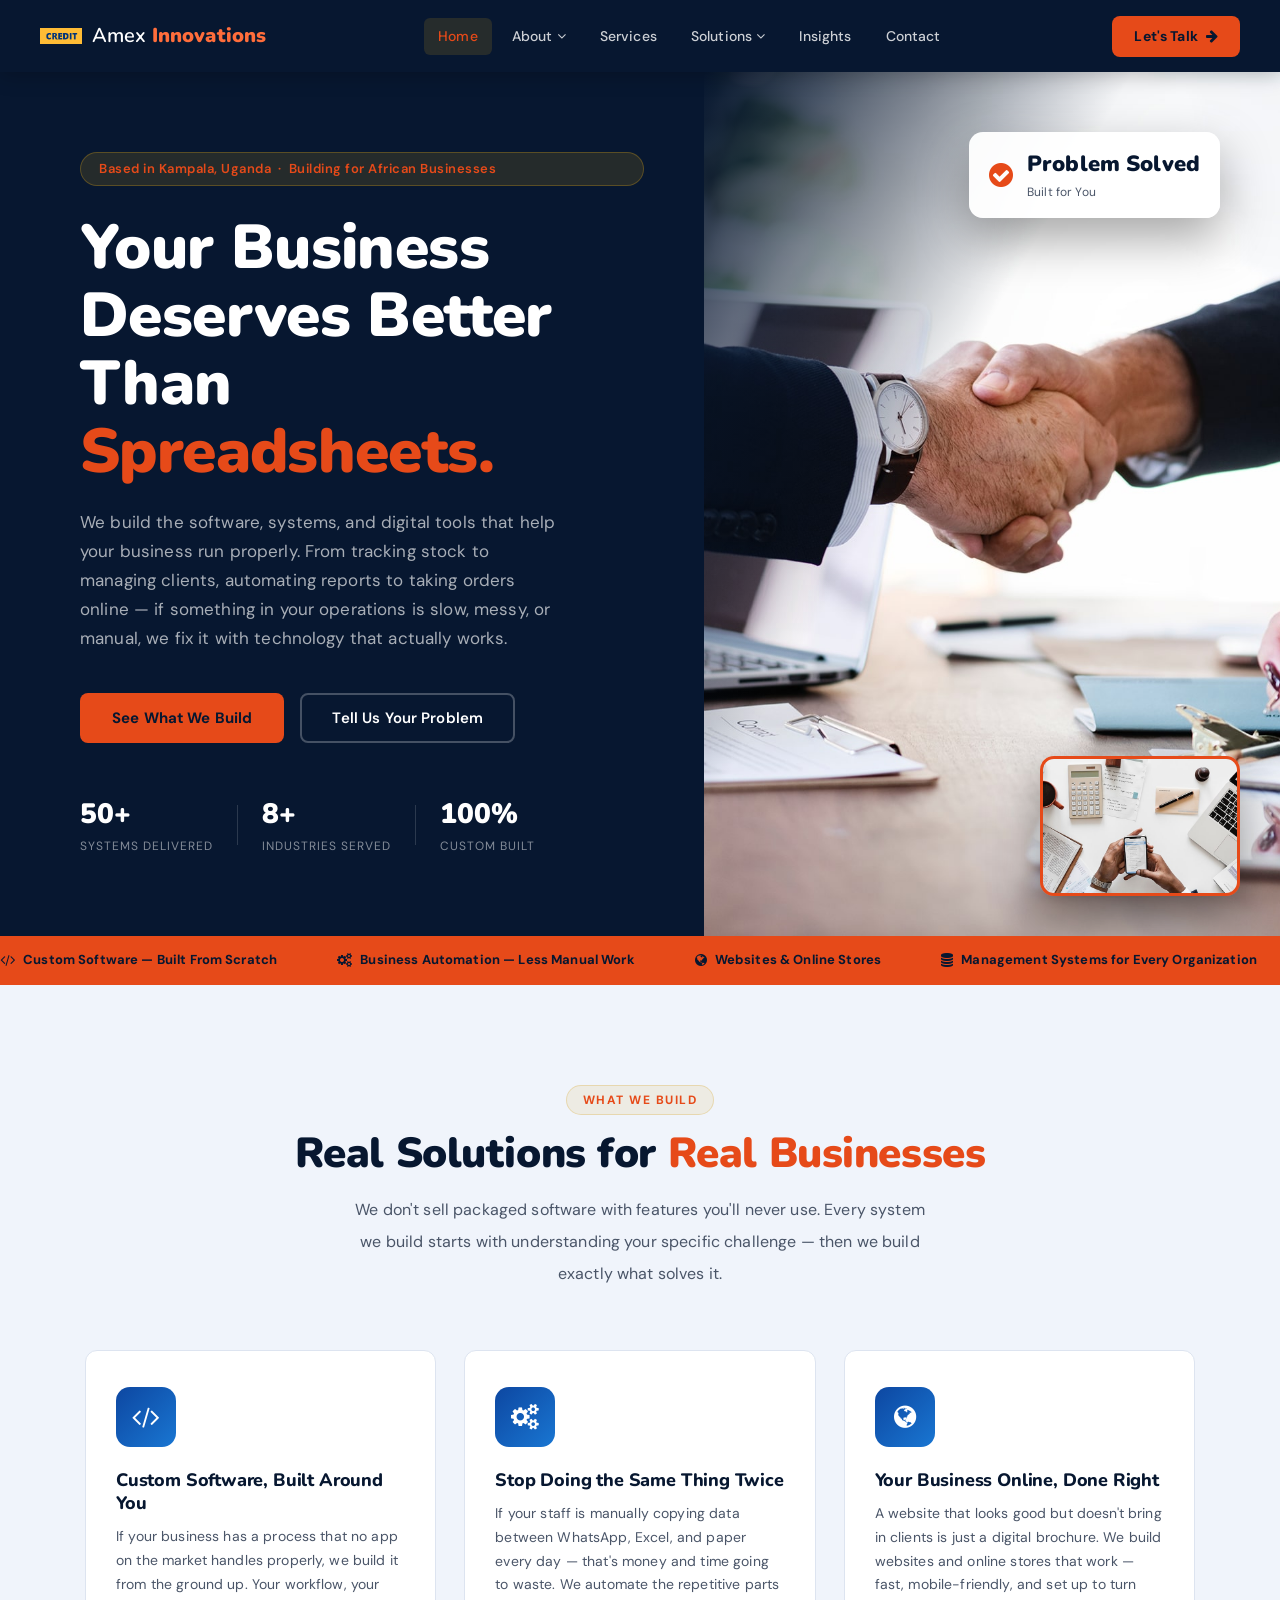
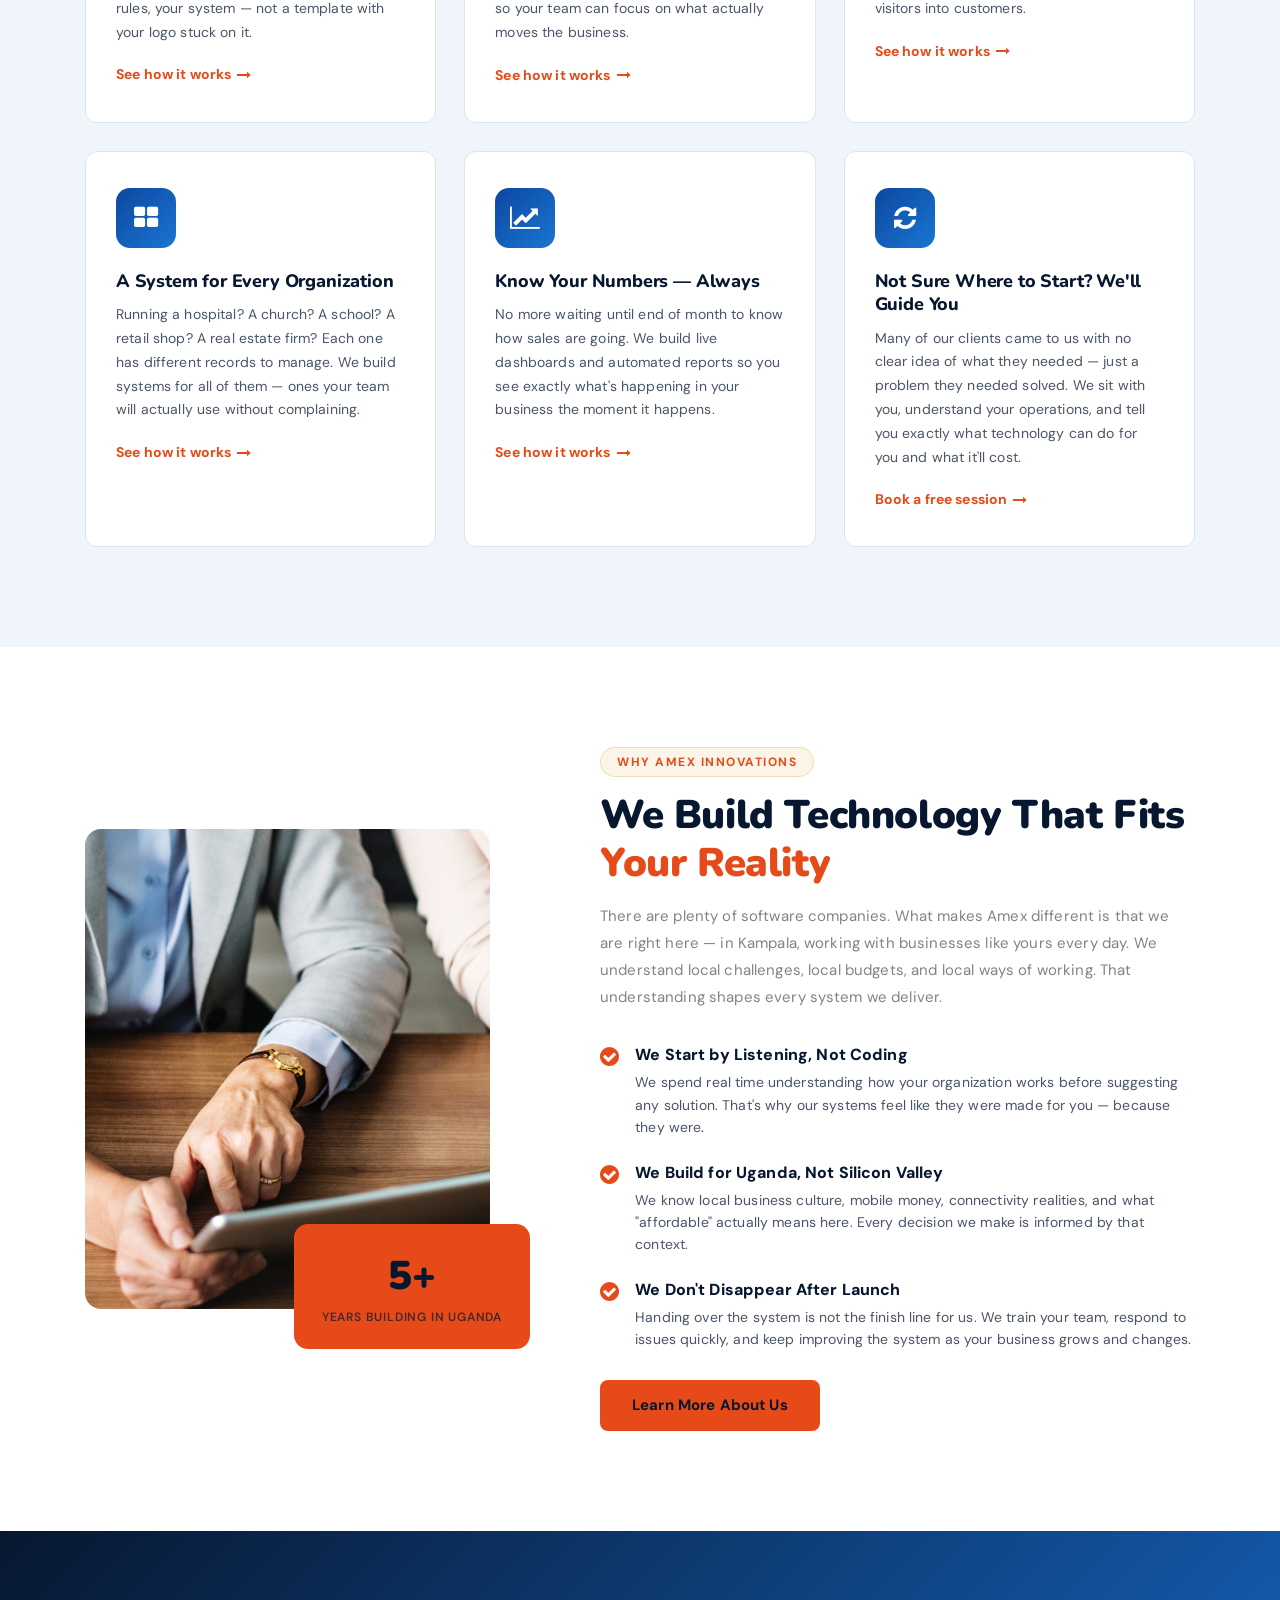
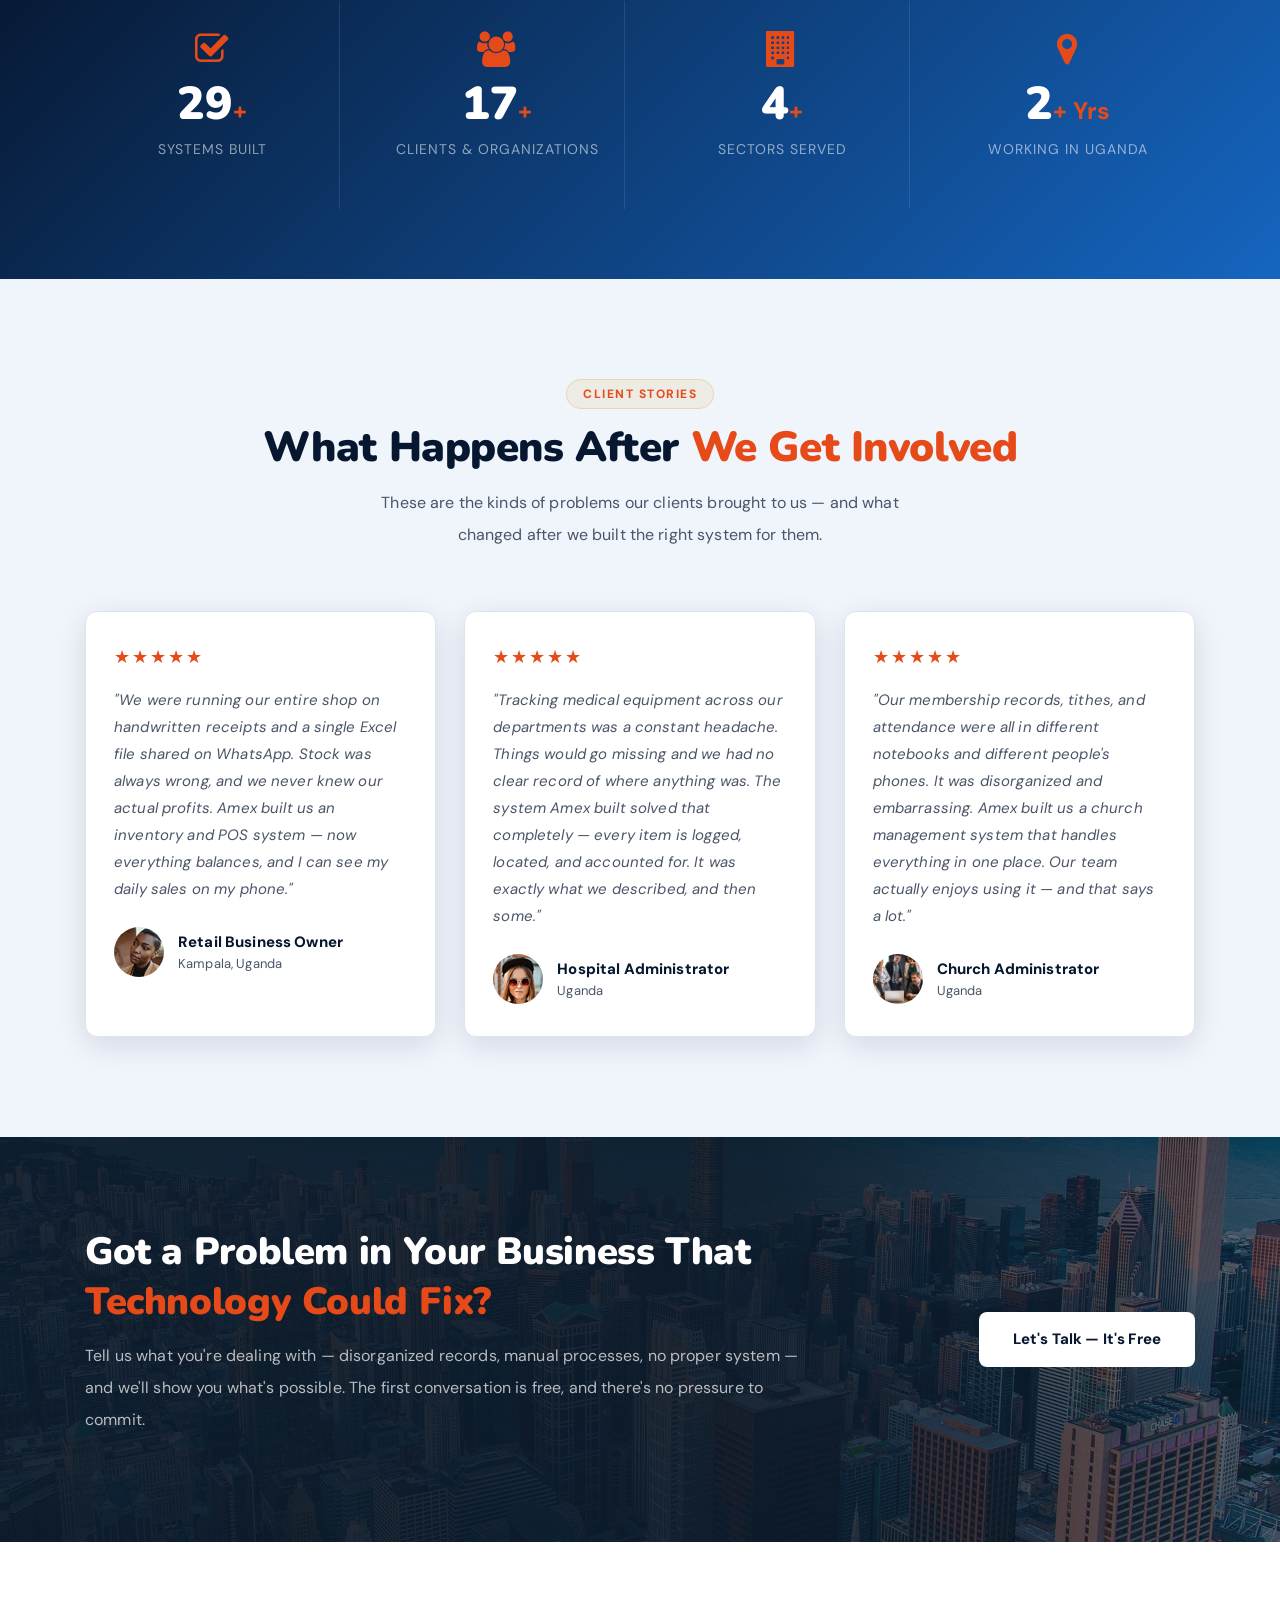
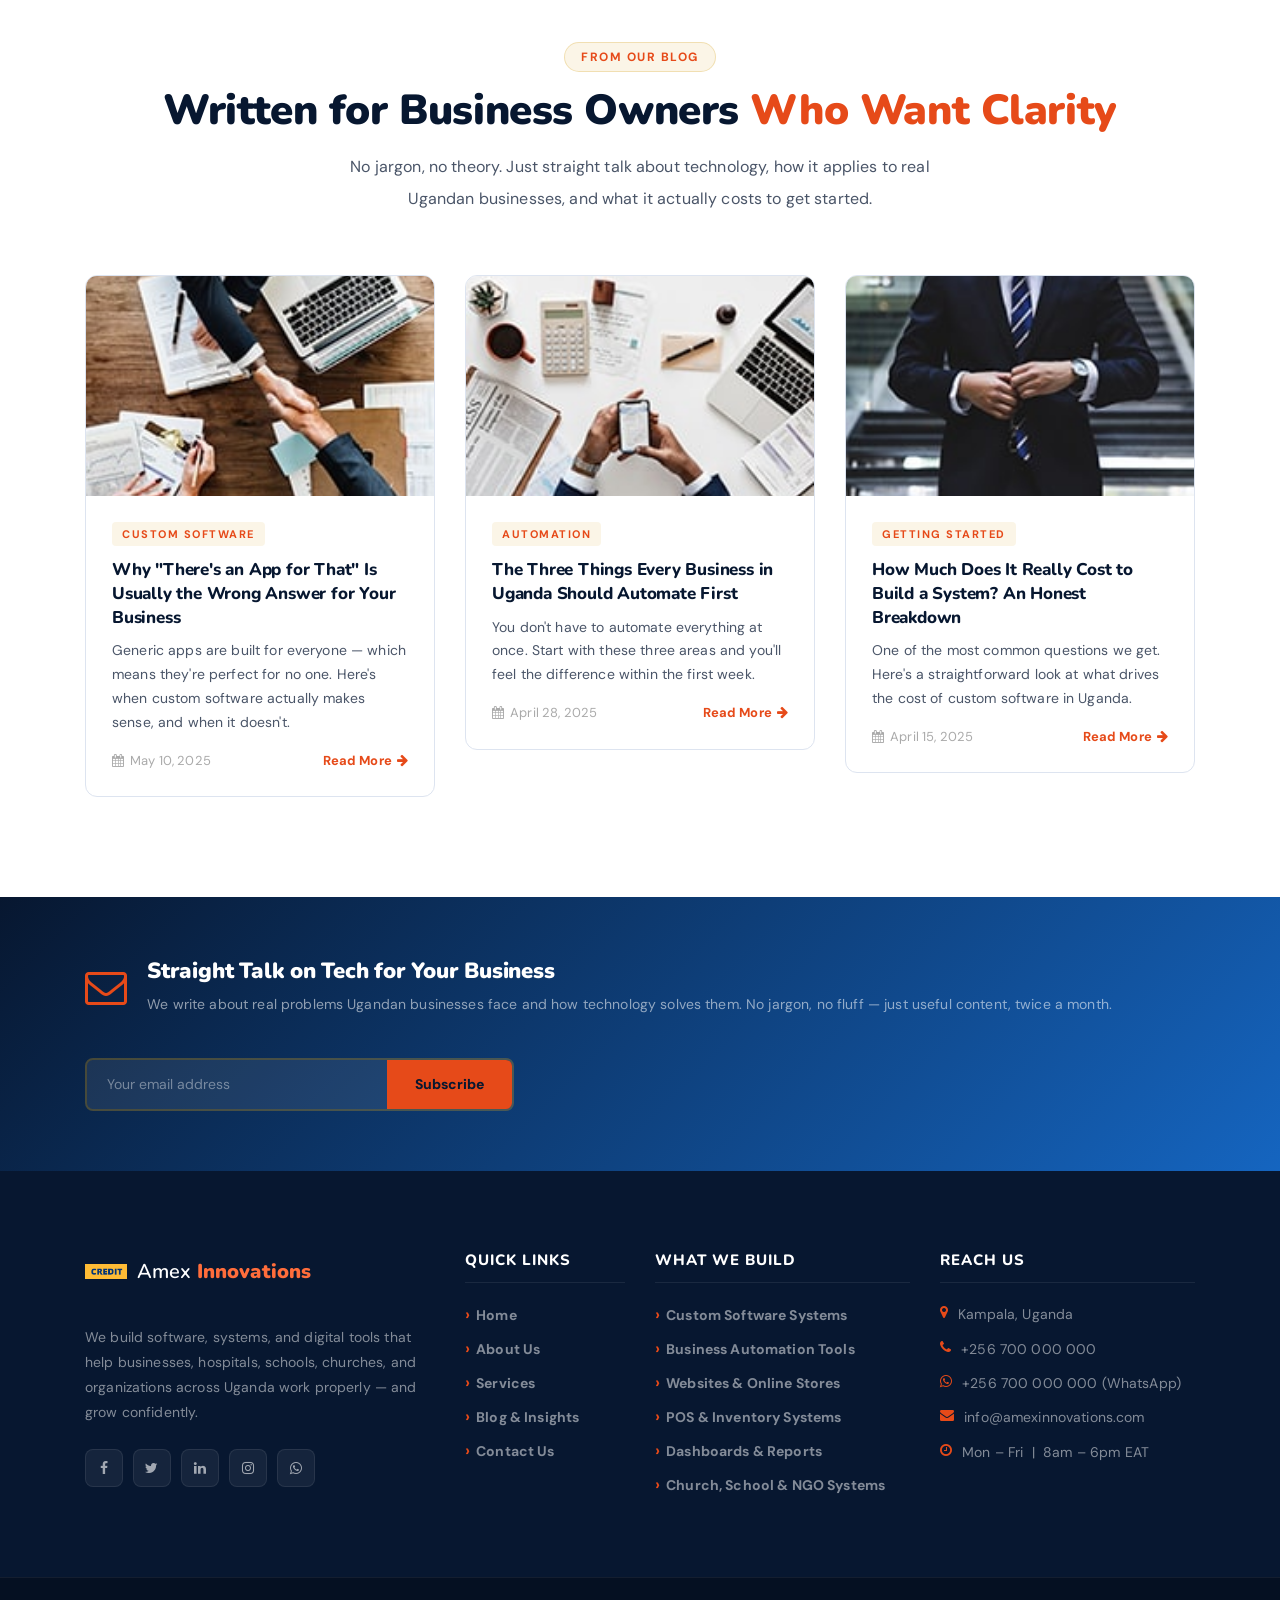
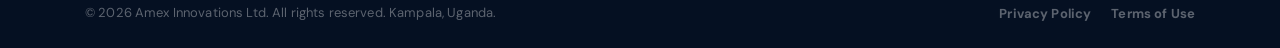
==== index.html @ 48b856f3 "Initial commit — Amex Innovations Ltd website Redesigned from VaultEdge template for Amex Innovation" ====
<!DOCTYPE html>
<html lang="en">

<head>
    <meta charset="UTF-8">
    <meta name="description" content="Amex Innovations Ltd builds custom software, management systems, and digital tools for businesses, hospitals, schools, churches, and organizations across Uganda.">
    <meta http-equiv="X-UA-Compatible" content="IE=edge">
    <meta name="viewport" content="width=device-width, initial-scale=1, shrink-to-fit=no">

    <title>Amex Innovations Ltd — We Build the Systems Your Business Actually Needs</title>

    <link rel="icon" href="img/core-img/favicon.ico">
    <link rel="stylesheet" href="style.css">
    <link rel="stylesheet" href="css/custom-override.css">
</head>

<body>
    <!-- Preloader -->
    <div class="preloader d-flex align-items-center justify-content-center">
        <div class="lds-ellipsis"><div></div><div></div><div></div><div></div></div>
    </div>

    <!-- ===== NAVBAR ===== -->
    <header class="ve-header" id="ve-sticky">
        <div class="container-fluid ve-nav-wrap">
            <div class="ve-logo">
                <a href="index.html">
                    <span class="ve-logo-icon">
                        <img src="img/core-img/logo.png" alt="Amex Innovations">
                    </span>
                    <span class="ve-logo-text">Amex <strong>Innovations</strong></span>
                </a>
            </div>

            <nav class="ve-nav">
                <ul>
                    <li><a href="index.html" class="active">Home</a></li>
                    <li class="has-drop">
                        <a href="about.html">About <i class="fa fa-angle-down"></i></a>
                        <ul class="ve-dropdown">
                            <li><a href="about.html">Who We Are</a></li>
                            <li><a href="about.html#mission">Our Mission</a></li>
                            <li><a href="about.html#team">The Team</a></li>
                        </ul>
                    </li>
                    <li><a href="services.html">Services</a></li>
                    <li class="has-drop">
                        <a href="#">Solutions <i class="fa fa-angle-down"></i></a>
                        <ul class="ve-dropdown">
                            <li><a href="#">Businesses &amp; Retail Shops</a></li>
                            <li><a href="#">Hospitals &amp; Clinics</a></li>
                            <li><a href="#">Schools &amp; NGOs</a></li>
                            <li><a href="#">Churches &amp; Faith Orgs</a></li>
                            <li><a href="#">Startups &amp; Entrepreneurs</a></li>
                        </ul>
                    </li>
                    <li><a href="post.html">Insights</a></li>
                    <li><a href="contact.html">Contact</a></li>
                </ul>
            </nav>

            <div class="ve-nav-cta">
                <a href="contact.html" class="ve-cta-btn">Let's Talk <i class="fa fa-arrow-right"></i></a>
            </div>

            <button class="ve-toggler" id="ve-toggle">
                <span></span><span></span><span></span>
            </button>
        </div>

        <div class="ve-mobile-menu" id="ve-mobile-menu">
            <ul>
                <li><a href="index.html">Home</a></li>
                <li><a href="about.html">About</a></li>
                <li><a href="services.html">Services</a></li>
                <li><a href="#">Solutions</a></li>
                <li><a href="post.html">Insights</a></li>
                <li><a href="contact.html">Contact</a></li>
            </ul>
        </div>
    </header>

    <!-- ===== HERO ===== -->
    <section class="ve-hero">
        <div class="ve-hero-left">
            <span class="ve-hero-badge">Based in Kampala, Uganda &nbsp;·&nbsp; Building for African Businesses</span>
            <h1>Your Business Deserves Better Than <span class="ve-highlight">Spreadsheets.</span></h1>
            <p>We build the software, systems, and digital tools that help your business run properly. From tracking stock to managing clients, automating reports to taking orders online — if something in your operations is slow, messy, or manual, we fix it with technology that actually works.</p>
            <div class="ve-hero-btns">
                <a href="services.html" class="ve-btn-primary">See What We Build</a>
                <a href="contact.html" class="ve-btn-ghost">Tell Us Your Problem</a>
            </div>
            <div class="ve-hero-stats">
                <div class="ve-stat">
                    <strong>50+</strong>
                    <span>Systems Delivered</span>
                </div>
                <div class="ve-stat-divider"></div>
                <div class="ve-stat">
                    <strong>8+</strong>
                    <span>Industries Served</span>
                </div>
                <div class="ve-stat-divider"></div>
                <div class="ve-stat">
                    <strong>100%</strong>
                    <span>Custom Built</span>
                </div>
            </div>
        </div>
        <div class="ve-hero-right">
            <div class="ve-hero-img-main bg-img" style="background-image:url(img/bg-img/1.jpg);"></div>
            <div class="ve-hero-img-accent bg-img" style="background-image:url(img/bg-img/3.jpg);"></div>
            <div class="ve-float-card">
                <i class="fa fa-check-circle" style="color:#E64A19;"></i>
                <div>
                    <strong>Problem Solved</strong>
                    <span>Built for You</span>
                </div>
            </div>
        </div>
    </section>

    <!-- ===== TRUST BAR ===== -->
    <div class="ve-trust-bar">
        <div class="ve-trust-inner">
            <span><i class="fa fa-code"></i> Custom Software — Built From Scratch</span>
            <span><i class="fa fa-cogs"></i> Business Automation — Less Manual Work</span>
            <span><i class="fa fa-globe"></i> Websites &amp; Online Stores</span>
            <span><i class="fa fa-database"></i> Management Systems for Every Organization</span>
            <span><i class="fa fa-line-chart"></i> Live Dashboards &amp; Automated Reports</span>
            <span><i class="fa fa-map-marker"></i> Kampala, Uganda — Serving All of East Africa</span>
            <span><i class="fa fa-mobile"></i> Works on Any Device, Anywhere</span>
            <span><i class="fa fa-code"></i> Custom Software — Built From Scratch</span>
            <span><i class="fa fa-cogs"></i> Business Automation — Less Manual Work</span>
            <span><i class="fa fa-globe"></i> Websites &amp; Online Stores</span>
        </div>
    </div>

    <!-- ===== SERVICES ===== -->
    <section class="ve-section ve-services-section">
        <div class="container">
            <div class="ve-section-header text-center">
                <span class="ve-section-tag">What We Build</span>
                <h2>Real Solutions for <span>Real Businesses</span></h2>
                <p>We don't sell packaged software with features you'll never use. Every system we build starts with understanding your specific challenge — then we build exactly what solves it.</p>
            </div>
            <div class="ve-services-grid">

                <div class="ve-service-card wow fadeInUp" data-wow-delay="100ms">
                    <div class="ve-service-icon"><i class="fa fa-code"></i></div>
                    <h4>Custom Software, Built Around You</h4>
                    <p>If your business has a process that no app on the market handles properly, we build it from the ground up. Your workflow, your rules, your system — not a template with your logo stuck on it.</p>
                    <a href="services.html" class="ve-card-link">See how it works <i class="fa fa-long-arrow-right"></i></a>
                </div>

                <div class="ve-service-card wow fadeInUp" data-wow-delay="200ms">
                    <div class="ve-service-icon"><i class="fa fa-cogs"></i></div>
                    <h4>Stop Doing the Same Thing Twice</h4>
                    <p>If your staff is manually copying data between WhatsApp, Excel, and paper every day — that's money and time going to waste. We automate the repetitive parts so your team can focus on what actually moves the business.</p>
                    <a href="services.html" class="ve-card-link">See how it works <i class="fa fa-long-arrow-right"></i></a>
                </div>

                <div class="ve-service-card wow fadeInUp" data-wow-delay="300ms">
                    <div class="ve-service-icon"><i class="fa fa-globe"></i></div>
                    <h4>Your Business Online, Done Right</h4>
                    <p>A website that looks good but doesn't bring in clients is just a digital brochure. We build websites and online stores that work — fast, mobile-friendly, and set up to turn visitors into customers.</p>
                    <a href="services.html" class="ve-card-link">See how it works <i class="fa fa-long-arrow-right"></i></a>
                </div>

                <div class="ve-service-card wow fadeInUp" data-wow-delay="400ms">
                    <div class="ve-service-icon"><i class="fa fa-th-large"></i></div>
                    <h4>A System for Every Organization</h4>
                    <p>Running a hospital? A church? A school? A retail shop? A real estate firm? Each one has different records to manage. We build systems for all of them — ones your team will actually use without complaining.</p>
                    <a href="services.html" class="ve-card-link">See how it works <i class="fa fa-long-arrow-right"></i></a>
                </div>

                <div class="ve-service-card wow fadeInUp" data-wow-delay="500ms">
                    <div class="ve-service-icon"><i class="fa fa-line-chart"></i></div>
                    <h4>Know Your Numbers — Always</h4>
                    <p>No more waiting until end of month to know how sales are going. We build live dashboards and automated reports so you see exactly what's happening in your business the moment it happens.</p>
                    <a href="services.html" class="ve-card-link">See how it works <i class="fa fa-long-arrow-right"></i></a>
                </div>

                <div class="ve-service-card wow fadeInUp" data-wow-delay="600ms">
                    <div class="ve-service-icon"><i class="fa fa-refresh"></i></div>
                    <h4>Not Sure Where to Start? We'll Guide You</h4>
                    <p>Many of our clients came to us with no clear idea of what they needed — just a problem they needed solved. We sit with you, understand your operations, and tell you exactly what technology can do for you and what it'll cost.</p>
                    <a href="contact.html" class="ve-card-link">Book a free session <i class="fa fa-long-arrow-right"></i></a>
                </div>

            </div>
        </div>
    </section>

    <!-- ===== WHY US ===== -->
    <section class="ve-section ve-whyus-section">
        <div class="container">
            <div class="row align-items-center">
                <div class="col-12 col-lg-5">
                    <div class="ve-whyus-img-wrap wow fadeInLeft" data-wow-delay="100ms">
                        <div class="ve-whyus-img-main bg-img" style="background-image:url(img/bg-img/5.jpg);"></div>
                        <div class="ve-whyus-badge">
                            <strong>5+</strong>
                            <span>Years Building in Uganda</span>
                        </div>
                    </div>
                </div>
                <div class="col-12 col-lg-7 wow fadeInRight" data-wow-delay="200ms">
                    <div class="ve-whyus-content">
                        <span class="ve-section-tag">Why Amex Innovations</span>
                        <h2>We Build Technology That Fits <span>Your Reality</span></h2>
                        <p>There are plenty of software companies. What makes Amex different is that we are right here — in Kampala, working with businesses like yours every day. We understand local challenges, local budgets, and local ways of working. That understanding shapes every system we deliver.</p>
                        <div class="ve-checklist">
                            <div class="ve-check-item">
                                <i class="fa fa-check-circle"></i>
                                <div>
                                    <strong>We Start by Listening, Not Coding</strong>
                                    <p>We spend real time understanding how your organization works before suggesting any solution. That's why our systems feel like they were made for you — because they were.</p>
                                </div>
                            </div>
                            <div class="ve-check-item">
                                <i class="fa fa-check-circle"></i>
                                <div>
                                    <strong>We Build for Uganda, Not Silicon Valley</strong>
                                    <p>We know local business culture, mobile money, connectivity realities, and what "affordable" actually means here. Every decision we make is informed by that context.</p>
                                </div>
                            </div>
                            <div class="ve-check-item">
                                <i class="fa fa-check-circle"></i>
                                <div>
                                    <strong>We Don't Disappear After Launch</strong>
                                    <p>Handing over the system is not the finish line for us. We train your team, respond to issues quickly, and keep improving the system as your business grows and changes.</p>
                                </div>
                            </div>
                        </div>
                        <a href="about.html" class="ve-btn-primary mt-30">Learn More About Us</a>
                    </div>
                </div>
            </div>
        </div>
    </section>

    <!-- ===== COUNTERS ===== -->
    <section class="ve-counter-section">
        <div class="container">
            <div class="ve-counter-grid">
                <div class="ve-counter-item wow fadeInUp" data-wow-delay="100ms">
                    <i class="fa fa-check-square-o"></i>
                    <strong class="counter" data-count="50">0</strong><span>+</span>
                    <p>Systems Built</p>
                </div>
                <div class="ve-counter-item wow fadeInUp" data-wow-delay="200ms">
                    <i class="fa fa-users"></i>
                    <strong class="counter" data-count="30">0</strong><span>+</span>
                    <p>Clients &amp; Organizations</p>
                </div>
                <div class="ve-counter-item wow fadeInUp" data-wow-delay="300ms">
                    <i class="fa fa-building"></i>
                    <strong class="counter" data-count="8">0</strong><span>+</span>
                    <p>Sectors Served</p>
                </div>
                <div class="ve-counter-item wow fadeInUp" data-wow-delay="400ms">
                    <i class="fa fa-map-marker"></i>
                    <strong class="counter" data-count="5">0</strong><span>+ Yrs</span>
                    <p>Working in Uganda</p>
                </div>
            </div>
        </div>
    </section>

    <!-- ===== CLIENT STORIES ===== -->
    <section class="ve-section ve-testimonials-section">
        <div class="container">
            <div class="ve-section-header text-center">
                <span class="ve-section-tag">Client Stories</span>
                <h2>What Happens After <span>We Get Involved</span></h2>
                <p>These are the kinds of problems our clients brought to us — and what changed after we built the right system for them.</p>
            </div>
            <div class="ve-testi-grid">

                <div class="ve-testi-card wow fadeInUp" data-wow-delay="100ms">
                    <div class="ve-testi-stars">&#9733;&#9733;&#9733;&#9733;&#9733;</div>
                    <p>"We were running our entire shop on handwritten receipts and a single Excel file shared on WhatsApp. Stock was always wrong, and we never knew our actual profits. Amex built us an inventory and POS system — now everything balances, and I can see my daily sales on my phone."</p>
                    <div class="ve-testi-author">
                        <div class="ve-testi-avatar bg-img" style="background-image:url(img/bg-img/32.jpg);"></div>
                        <div><strong>Retail Business Owner</strong><span>Kampala, Uganda</span></div>
                    </div>
                </div>

                <div class="ve-testi-card wow fadeInUp" data-wow-delay="250ms">
                    <div class="ve-testi-stars">&#9733;&#9733;&#9733;&#9733;&#9733;</div>
                    <p>"Tracking medical equipment across our departments was a constant headache. Things would go missing and we had no clear record of where anything was. The system Amex built solved that completely — every item is logged, located, and accounted for. It was exactly what we described, and then some."</p>
                    <div class="ve-testi-author">
                        <div class="ve-testi-avatar bg-img" style="background-image:url(img/bg-img/33.jpg);"></div>
                        <div><strong>Hospital Administrator</strong><span>Uganda</span></div>
                    </div>
                </div>

                <div class="ve-testi-card wow fadeInUp" data-wow-delay="400ms">
                    <div class="ve-testi-stars">&#9733;&#9733;&#9733;&#9733;&#9733;</div>
                    <p>"Our membership records, tithes, and attendance were all in different notebooks and different people's phones. It was disorganized and embarrassing. Amex built us a church management system that handles everything in one place. Our team actually enjoys using it — and that says a lot."</p>
                    <div class="ve-testi-author">
                        <div class="ve-testi-avatar bg-img" style="background-image:url(img/bg-img/14.jpg);"></div>
                        <div><strong>Church Administrator</strong><span>Uganda</span></div>
                    </div>
                </div>

            </div>
        </div>
    </section>

    <!-- ===== CTA BANNER ===== -->
    <section class="ve-cta-banner bg-img" style="background-image:url(img/bg-img/6.jpg);">
        <div class="ve-cta-overlay"></div>
        <div class="container ve-cta-content">
            <div class="row align-items-center">
                <div class="col-12 col-lg-8">
                    <h2>Got a Problem in Your Business That <span>Technology Could Fix?</span></h2>
                    <p>Tell us what you're dealing with — disorganized records, manual processes, no proper system — and we'll show you what's possible. The first conversation is free, and there's no pressure to commit.</p>
                </div>
                <div class="col-12 col-lg-4 text-lg-right">
                    <a href="contact.html" class="ve-btn-white">Let's Talk — It's Free</a>
                </div>
            </div>
        </div>
    </section>

    <!-- ===== INSIGHTS ===== -->
    <section class="ve-section ve-insights-section">
        <div class="container">
            <div class="ve-section-header text-center">
                <span class="ve-section-tag">From Our Blog</span>
                <h2>Written for Business Owners <span>Who Want Clarity</span></h2>
                <p>No jargon, no theory. Just straight talk about technology, how it applies to real Ugandan businesses, and what it actually costs to get started.</p>
            </div>
            <div class="row">

                <div class="col-12 col-md-4 wow fadeInUp" data-wow-delay="100ms">
                    <div class="ve-insight-card">
                        <div class="ve-insight-img bg-img" style="background-image:url(img/bg-img/10.jpg);"></div>
                        <div class="ve-insight-body">
                            <span class="ve-insight-cat">Custom Software</span>
                            <h5><a href="single-post.html">Why "There's an App for That" Is Usually the Wrong Answer for Your Business</a></h5>
                            <p>Generic apps are built for everyone — which means they're perfect for no one. Here's when custom software actually makes sense, and when it doesn't.</p>
                            <div class="ve-insight-meta">
                                <span><i class="fa fa-calendar"></i> May 10, 2025</span>
                                <a href="single-post.html">Read More <i class="fa fa-arrow-right"></i></a>
                            </div>
                        </div>
                    </div>
                </div>

                <div class="col-12 col-md-4 wow fadeInUp" data-wow-delay="250ms">
                    <div class="ve-insight-card">
                        <div class="ve-insight-img bg-img" style="background-image:url(img/bg-img/11.jpg);"></div>
                        <div class="ve-insight-body">
                            <span class="ve-insight-cat">Automation</span>
                            <h5><a href="single-post.html">The Three Things Every Business in Uganda Should Automate First</a></h5>
                            <p>You don't have to automate everything at once. Start with these three areas and you'll feel the difference within the first week.</p>
                            <div class="ve-insight-meta">
                                <span><i class="fa fa-calendar"></i> April 28, 2025</span>
                                <a href="single-post.html">Read More <i class="fa fa-arrow-right"></i></a>
                            </div>
                        </div>
                    </div>
                </div>

                <div class="col-12 col-md-4 wow fadeInUp" data-wow-delay="400ms">
                    <div class="ve-insight-card">
                        <div class="ve-insight-img bg-img" style="background-image:url(img/bg-img/12.jpg);"></div>
                        <div class="ve-insight-body">
                            <span class="ve-insight-cat">Getting Started</span>
                            <h5><a href="single-post.html">How Much Does It Really Cost to Build a System? An Honest Breakdown</a></h5>
                            <p>One of the most common questions we get. Here's a straightforward look at what drives the cost of custom software in Uganda.</p>
                            <div class="ve-insight-meta">
                                <span><i class="fa fa-calendar"></i> April 15, 2025</span>
                                <a href="single-post.html">Read More <i class="fa fa-arrow-right"></i></a>
                            </div>
                        </div>
                    </div>
                </div>

            </div>
        </div>
    </section>

    <!-- ===== NEWSLETTER ===== -->
    <section class="ve-newsletter-section">
        <div class="container">
            <div class="ve-newsletter-wrap">
                <div class="ve-nl-left">
                    <i class="fa fa-envelope-o"></i>
                    <div>
                        <h3>Straight Talk on Tech for Your Business</h3>
                        <p>We write about real problems Ugandan businesses face and how technology solves them. No jargon, no fluff — just useful content, twice a month.</p>
                    </div>
                </div>
                <div class="ve-nl-right">
                    <form class="ve-nl-form" action="#" method="post">
                        <input type="email" placeholder="Your email address" required>
                        <button type="submit">Subscribe</button>
                    </form>
                </div>
            </div>
        </div>
    </section>

    <!-- ===== FOOTER ===== -->
    <footer class="ve-footer">
        <div class="container">
            <div class="row">

                <div class="col-12 col-sm-6 col-lg-4 mb-50">
                    <div class="ve-footer-brand">
                        <a href="index.html" class="ve-footer-logo">
                            <span class="ve-logo-icon">
                                <img src="img/core-img/logo.png" alt="Amex Innovations">
                            </span>
                            <span class="ve-logo-text">Amex <strong>Innovations</strong></span>
                        </a>
                        <p>We build software, systems, and digital tools that help businesses, hospitals, schools, churches, and organizations across Uganda work properly — and grow confidently.</p>
                        <div class="ve-social">
                            <a href="#" title="Facebook"><i class="fa fa-facebook"></i></a>
                            <a href="#" title="Twitter / X"><i class="fa fa-twitter"></i></a>
                            <a href="#" title="LinkedIn"><i class="fa fa-linkedin"></i></a>
                            <a href="#" title="Instagram"><i class="fa fa-instagram"></i></a>
                            <a href="#" title="WhatsApp"><i class="fa fa-whatsapp"></i></a>
                        </div>
                    </div>
                </div>

                <div class="col-12 col-sm-6 col-lg-2 mb-50">
                    <h5 class="ve-footer-title">Quick Links</h5>
                    <ul class="ve-footer-links">
                        <li><a href="index.html">Home</a></li>
                        <li><a href="about.html">About Us</a></li>
                        <li><a href="services.html">Services</a></li>
                        <li><a href="post.html">Blog &amp; Insights</a></li>
                        <li><a href="contact.html">Contact Us</a></li>
                    </ul>
                </div>

                <div class="col-12 col-sm-6 col-lg-3 mb-50">
                    <h5 class="ve-footer-title">What We Build</h5>
                    <ul class="ve-footer-links">
                        <li><a href="#">Custom Software Systems</a></li>
                        <li><a href="#">Business Automation Tools</a></li>
                        <li><a href="#">Websites &amp; Online Stores</a></li>
                        <li><a href="#">POS &amp; Inventory Systems</a></li>
                        <li><a href="#">Dashboards &amp; Reports</a></li>
                        <li><a href="#">Church, School &amp; NGO Systems</a></li>
                    </ul>
                </div>

                <div class="col-12 col-sm-6 col-lg-3 mb-50">
                    <h5 class="ve-footer-title">Reach Us</h5>
                    <ul class="ve-footer-contact">
                        <li><i class="fa fa-map-marker"></i> Kampala, Uganda</li>
                        <li><i class="fa fa-phone"></i> +256 700 000 000</li>
                        <li><i class="fa fa-whatsapp"></i> +256 700 000 000 (WhatsApp)</li>
                        <li><i class="fa fa-envelope"></i> info@amexinnovations.com</li>
                        <li><i class="fa fa-clock-o"></i> Mon – Fri &nbsp;|&nbsp; 8am – 6pm EAT</li>
                    </ul>
                </div>

            </div>
        </div>

        <div class="ve-footer-bottom">
            <div class="container">
                <div class="ve-footer-bottom-inner">
                    <p>&copy; <script>document.write(new Date().getFullYear());</script> Amex Innovations Ltd. All rights reserved. Kampala, Uganda.</p>
                    <ul>
                        <li><a href="#">Privacy Policy</a></li>
                        <li><a href="#">Terms of Use</a></li>
                    </ul>
                </div>
            </div>
        </div>
    </footer>

    <!-- Scripts -->
    <script src="js/jquery/jquery-2.2.4.min.js"></script>
    <script src="js/bootstrap/popper.min.js"></script>
    <script src="js/bootstrap/bootstrap.min.js"></script>
    <script src="js/plugins/plugins.js"></script>
    <script src="js/active.js"></script>
    <script src="js/vaultedge.js"></script>
</body>
</html>
---- style.css ----
/* [Core Stylesheet - 1.0] */
/* :: 1.0 Import Fonts */
@import url("https://fonts.googleapis.com/css2?family=Raleway:wght@300;400;500;600;700&family=Source+Sans+3:wght@300;400;600;700&display=swap");
/* :: 2.0 Import All CSS */
@import url(css/bootstrap.min.css);
@import url(css/classy-nav.css);
@import url(css/owl.carousel.min.css);
@import url(css/animate.css);
@import url(css/font-awesome.min.css);
@import url(css/credit-icon.css);
/* :: 3.0 Base CSS */
* {
  margin: 0;
  padding: 0; }

body {
  font-family: "Source Sans 3", sans-serif;
  font-size: 14px; }

h1,
h2,
h3,
h4,
h5,
h6 {
  font-family: "Raleway", sans-serif;
  color: #000000;
  line-height: 1.3;
  font-weight: 700; }

p {
  color: #838383;
  font-size: 15px;
  line-height: 2;
  font-weight: 400; }

a,
a:hover,
a:focus {
  -webkit-transition-duration: 500ms;
  transition-duration: 500ms;
  text-decoration: none;
  outline: 0 solid transparent;
  color: #000000;
  font-weight: 700;
  font-size: 16px; }

ul,
ol {
  margin: 0; }
  ul li,
  ol li {
    list-style: none; }

img {
  height: auto;
  max-width: 100%; }

/* :: 3.1.0 Spacing */
.mt-15 {
  margin-top: 15px !important; }

.mt-30 {
  margin-top: 30px !important; }

.mt-50 {
  margin-top: 50px !important; }

.mt-70 {
  margin-top: 70px !important; }

.mt-100 {
  margin-top: 100px !important; }

.mb-15 {
  margin-bottom: 15px !important; }

.mb-30 {
  margin-bottom: 30px !important; }

.mb-50 {
  margin-bottom: 50px !important; }

.mb-70 {
  margin-bottom: 70px !important; }

.mb-100 {
  margin-bottom: 100px !important; }

.ml-15 {
  margin-left: 15px !important; }

.ml-30 {
  margin-left: 30px !important; }

.ml-50 {
  margin-left: 50px !important; }

.mr-15 {
  margin-right: 15px !important; }

.mr-30 {
  margin-right: 30px !important; }

.mr-50 {
  margin-right: 50px !important; }

/* :: 3.2.0 Height */
.height-400 {
  height: 400px !important; }

.height-500 {
  height: 500px !important; }

.height-600 {
  height: 600px !important; }

.height-700 {
  height: 700px !important; }

.height-800 {
  height: 800px !important; }

/* :: 3.3.0 Section Padding */
.section-padding-100 {
  padding-top: 100px;
  padding-bottom: 100px; }

.section-padding-100-0 {
  padding-top: 100px;
  padding-bottom: 0; }

.section-padding-0-100 {
  padding-top: 0;
  padding-bottom: 100px; }

.section-padding-100-70 {
  padding-top: 100px;
  padding-bottom: 70px; }

/* :: 3.4.0 Preloader */
.preloader {
  background-color: #1b3a6b;
  width: 100%;
  height: 100%;
  position: fixed;
  top: 0;
  left: 0;
  right: 0;
  z-index: 99999; }
  .preloader .lds-ellipsis {
    display: inline-block;
    position: relative;
    width: 64px;
    height: 64px; }
    .preloader .lds-ellipsis div {
      position: absolute;
      top: 27px;
      width: 11px;
      height: 11px;
      border-radius: 50%;
      background: #0e9c7f;
      animation-timing-function: cubic-bezier(0, 1, 1, 0); }
      .preloader .lds-ellipsis div:nth-child(1) {
        left: 6px;
        -webkit-animation: lds-ellipsis1 0.6s infinite;
        animation: lds-ellipsis1 0.6s infinite; }
      .preloader .lds-ellipsis div:nth-child(2) {
        left: 6px;
        -webkit-animation: lds-ellipsis2 0.6s infinite;
        animation: lds-ellipsis2 0.6s infinite; }
      .preloader .lds-ellipsis div:nth-child(3) {
        left: 26px;
        -webkit-animation: lds-ellipsis2 0.6s infinite;
        animation: lds-ellipsis2 0.6s infinite; }
      .preloader .lds-ellipsis div:nth-child(4) {
        left: 45px;
        -webkit-animation: lds-ellipsis3 0.6s infinite;
        animation: lds-ellipsis3 0.6s infinite; }

@-webkit-keyframes lds-ellipsis1 {
  0% {
    -webkit-transform: scale(0);
    transform: scale(0); }
  100% {
    -webkit-transform: scale(1);
    transform: scale(1); } }
@keyframes lds-ellipsis1 {
  0% {
    -webkit-transform: scale(0);
    transform: scale(0); }
  100% {
    -webkit-transform: scale(1);
    transform: scale(1); } }
@-webkit-keyframes lds-ellipsis3 {
  0% {
    -webkit-transform: scale(1);
    transform: scale(1); }
  100% {
    -webkit-transform: scale(0);
    transform: scale(0); } }
@keyframes lds-ellipsis3 {
  0% {
    -webkit-transform: scale(1);
    transform: scale(1); }
  100% {
    -webkit-transform: scale(0);
    transform: scale(0); } }
@-webkit-keyframes lds-ellipsis2 {
  0% {
    -webkit-transform: translate(0, 0);
    transform: translate(0, 0); }
  100% {
    -webkit-transform: translate(19px, 0);
    transform: translate(19px, 0); } }
@keyframes lds-ellipsis2 {
  0% {
    -webkit-transform: translate(0, 0);
    transform: translate(0, 0); }
  100% {
    -webkit-transform: translate(19px, 0);
    transform: translate(19px, 0); } }
/* :: 3.5.0 Miscellaneous */
.jarallax {
  position: relative;
  z-index: 0; }

.jarallax > .jarallax-img {
  position: absolute;
  object-fit: cover;
  font-family: 'object-fit: cover;';
  top: 0;
  left: 0;
  width: 100%;
  height: 100%;
  z-index: -1; }

.section-heading {
  position: relative;
  z-index: 1;
  margin-bottom: 30px; }
  .section-heading .line {
    width: 25px;
    height: 5px;
    border-radius: 3px;
    background-color: #0e9c7f;
    margin-bottom: 20px; }
  .section-heading p {
    font-size: 12px;
    margin-bottom: 0;
    letter-spacing: 2px;
    color: #a5a5a5;
    text-transform: uppercase; }
  .section-heading h2 {
    font-size: 36px;
    color: #212121;
    font-weight: 700;
    margin-bottom: 0; }
    @media only screen and (min-width: 992px) and (max-width: 1199px) {
      .section-heading h2 {
        font-size: 28px; } }
    @media only screen and (min-width: 768px) and (max-width: 991px) {
      .section-heading h2 {
        font-size: 24px; } }
    @media only screen and (max-width: 767px) {
      .section-heading h2 {
        font-size: 24px; } }
  .section-heading.white .line {
    background-color: #ffffff; }
  .section-heading.white p,
  .section-heading.white h2 {
    color: #ffffff; }
  .section-heading.text-center .line {
    margin-left: auto;
    margin-right: auto; }

.box-shadow {
  position: relative;
  z-index: 1; }
  .box-shadow:hover {
    box-shadow: 0 0 24px rgba(0, 0, 0, 0.2); }

.tooltip-inner {
  background-color: #0e9c7f;
  box-shadow: 0 0 24px rgba(0, 0, 0, 0.2); }

.tooltip .arrow::before {
  border-bottom-color: #0e9c7f; }

.bg-img {
  background-position: center center;
  background-size: cover;
  background-repeat: no-repeat; }

.bg-white {
  background-color: #ffffff !important; }

.bg-dark {
  background-color: #000000 !important; }

.bg-transparent {
  background-color: transparent !important; }

.bg-gray {
  background-color: #f5f7fa; }

.font-bold {
  font-weight: 700; }

.font-light {
  font-weight: 300; }

.bg-overlay {
  position: relative;
  z-index: 2;
  background-position: center center;
  background-size: cover; }
  .bg-overlay::after {
    background-color: rgba(0, 0, 0, 0.61);
    position: absolute;
    z-index: -1;
    top: 0;
    left: 0;
    width: 100%;
    height: 100%;
    content: ""; }

.bg-fixed {
  background-attachment: fixed !important; }

/* :: 3.6.0 ScrollUp */
#scrollUp {
  background-color: #1b3a6b;
  border-radius: 5px 0 0 5px;
  bottom: 70px;
  color: #ffffff;
  font-size: 10px;
  padding: 12px 0;
  height: 60px;
  line-height: 1.5;
  right: 0;
  text-align: center;
  width: 35px;
  -webkit-transition-duration: 500ms;
  transition-duration: 500ms;
  font-weight: 700;
  box-shadow: 0 1px 5px 2px rgba(0, 0, 0, 0.15);
  text-transform: uppercase; }
  #scrollUp i {
    font-size: 18px;
    display: block; }
  #scrollUp:hover {
    background-color: #0e9c7f;
    color: #ffffff; }

/* :: 3.7.0 Credit Button */
.credit-btn {
  -webkit-transition-duration: 500ms;
  transition-duration: 500ms;
  background-color: #0e9c7f;
  position: relative;
  z-index: 1;
  display: inline-block;
  min-width: 175px;
  height: 48px;
  color: #ffffff;
  border-radius: 5px;
  padding: 0 30px;
  font-size: 14px;
  line-height: 48px;
  font-weight: 700;
  text-transform: uppercase; }
  .credit-btn:hover, .credit-btn:focus {
    font-size: 14px;
    font-weight: 700;
    background-color: #1b3a6b;
    color: #ffffff; }
  .credit-btn.btn-2 {
    background-color: #1b3a6b;
    color: #ffffff; }
    .credit-btn.btn-2:hover, .credit-btn.btn-2:focus {
      background-color: #0e9c7f;
      color: #ffffff; }
  .credit-btn.btn-3 {
    background-color: transparent;
    color: #1b3a6b;
    border: 2px solid #1b3a6b;
    line-height: 44px; }
    .credit-btn.btn-3:hover, .credit-btn.btn-3:focus {
      border: 2px solid #1b3a6b;
      background-color: #1b3a6b;
      color: #ffffff; }

/* :: 4.0 Header Area CSS */
.header-area {
  position: relative;
  z-index: 1000;
  width: 100%; }
  .header-area .top-header-area {
    position: relative;
    z-index: 1;
    width: 100%;
    height: 80px;
    background-color: #eef1f7; }
    .header-area .top-header-area .top-contact-info {
      position: relative;
      z-index: 1; }
      .header-area .top-header-area .top-contact-info a {
        display: inline-block;
        color: #838383;
        font-size: 14px;
        margin-bottom: 0;
        display: -webkit-box;
        display: -ms-flexbox;
        display: flex;
        -webkit-box-align: center;
        -ms-flex-align: center;
        -ms-grid-row-align: center;
        align-items: center;
        font-weight: 600; }
        .header-area .top-header-area .top-contact-info a img {
          margin-right: 10px; }
        @media only screen and (max-width: 767px) {
          .header-area .top-header-area .top-contact-info a span {
            display: none; } }
        .header-area .top-header-area .top-contact-info a:first-child {
          margin-right: 30px; }
        .header-area .top-header-area .top-contact-info a:hover, .header-area .top-header-area .top-contact-info a:focus {
          color: #1b3a6b; }
        @media only screen and (min-width: 768px) and (max-width: 991px) {
          .header-area .top-header-area .top-contact-info a {
            font-size: 13px; } }
  .header-area .credit-main-menu {
    position: relative;
    width: 100%;
    z-index: 1;
    background-color: #0e9c7f; }
    .header-area .credit-main-menu::after {
      width: 50%;
      height: 100%;
      background-color: #1b3a6b;
      position: absolute;
      top: 0;
      left: 0;
      content: '';
      z-index: 1; }
    .header-area .credit-main-menu .classy-nav-container {
      background-color: transparent; }
    .header-area .credit-main-menu .classy-navbar {
      height: 85px;
      padding: 0;
      background-color: #1b3a6b; }
      @media only screen and (max-width: 767px) {
        .header-area .credit-main-menu .classy-navbar {
          height: 70px; } }
      .header-area .credit-main-menu .classy-navbar .classynav ul li a {
        font-weight: 600;
        text-transform: capitalize;
        font-size: 15px;
        padding: 0 15px;
        color: #ffffff; }
        .header-area .credit-main-menu .classy-navbar .classynav ul li a:hover, .header-area .credit-main-menu .classy-navbar .classynav ul li a:focus {
          color: #0e9c7f; }
        @media only screen and (min-width: 992px) and (max-width: 1199px) {
          .header-area .credit-main-menu .classy-navbar .classynav ul li a {
            font-size: 14px; } }
        @media only screen and (min-width: 768px) and (max-width: 991px) {
          .header-area .credit-main-menu .classy-navbar .classynav ul li a {
            color: #1b3a6b; } }
        @media only screen and (max-width: 767px) {
          .header-area .credit-main-menu .classy-navbar .classynav ul li a {
            color: #1b3a6b; } }
      .header-area .credit-main-menu .classy-navbar .classynav > ul > li:first-child a {
        padding-left: 0; }
        @media only screen and (min-width: 768px) and (max-width: 991px) {
          .header-area .credit-main-menu .classy-navbar .classynav > ul > li:first-child a {
            padding-left: 15px; } }
        @media only screen and (max-width: 767px) {
          .header-area .credit-main-menu .classy-navbar .classynav > ul > li:first-child a {
            padding-left: 15px; } }
      .header-area .credit-main-menu .classy-navbar .classynav ul li.megamenu-item > a::after,
      .header-area .credit-main-menu .classy-navbar .classynav ul li.has-down > a::after {
        color: #ffffff; }
        @media only screen and (min-width: 768px) and (max-width: 991px) {
          .header-area .credit-main-menu .classy-navbar .classynav ul li.megamenu-item > a::after,
          .header-area .credit-main-menu .classy-navbar .classynav ul li.has-down > a::after {
            color: #1b3a6b; } }
        @media only screen and (max-width: 767px) {
          .header-area .credit-main-menu .classy-navbar .classynav ul li.megamenu-item > a::after,
          .header-area .credit-main-menu .classy-navbar .classynav ul li.has-down > a::after {
            color: #1b3a6b; } }
      .header-area .credit-main-menu .classy-navbar .classynav ul li ul li a {
        color: #1b3a6b;
        font-size: 14px; }
      .header-area .credit-main-menu .classy-navbar .contact {
        position: relative;
        z-index: 1;
        padding-left: 50px;
        height: 100%;
        overflow-y: hidden;
        overflow-x: hidden; }
        .header-area .credit-main-menu .classy-navbar .contact::before {
          width: 100%;
          height: 200%;
          content: '';
          position: absolute;
          top: 42%;
          left: 0;
          z-index: -1;
          background-color: #0e9c7f;
          -webkit-transform: rotate(30deg);
          transform: rotate(30deg); }
        .header-area .credit-main-menu .classy-navbar .contact::after {
          width: 1000%;
          height: 100%;
          content: '';
          position: absolute;
          top: 0;
          left: 62px;
          z-index: -1;
          background-color: #0e9c7f; }
        .header-area .credit-main-menu .classy-navbar .contact a {
          display: inline-block;
          font-size: 24px;
          color: #1b3a6b;
          font-weight: 700;
          line-height: 85px; }
          .header-area .credit-main-menu .classy-navbar .contact a:hover {
            color: #ffffff; }
          @media only screen and (min-width: 992px) and (max-width: 1199px) {
            .header-area .credit-main-menu .classy-navbar .contact a {
              font-size: 20px; } }
          @media only screen and (min-width: 768px) and (max-width: 991px) {
            .header-area .credit-main-menu .classy-navbar .contact a {
              font-size: 18px; } }
          @media only screen and (max-width: 767px) {
            .header-area .credit-main-menu .classy-navbar .contact a {
              font-size: 14px;
              line-height: 70px; } }
  .header-area .is-sticky .credit-main-menu {
    box-shadow: 0 7px 40px 0 rgba(0, 0, 0, 0.3); }

/* :: 5.0 Hero Area CSS */
.hero-area {
  position: relative;
  z-index: 1; }
  .hero-area .owl-dots {
    display: -webkit-box;
    display: -ms-flexbox;
    display: flex;
    -webkit-box-pack: center;
    -ms-flex-pack: center;
    justify-content: center;
    position: absolute;
    width: 100%;
    z-index: 100;
    bottom: 30px;
    left: 0;
    right: 0; }
    .hero-area .owl-dots .owl-dot {
      width: 8px;
      height: 8px;
      background-color: #d2d2d2;
      border-radius: 50%;
      margin: 0 6px; }
      .hero-area .owl-dots .owl-dot.active {
        background-color: #0e9c7f; }
  .hero-area .owl-prev,
  .hero-area .owl-next {
    position: absolute;
    width: 46px;
    height: 46px;
    border-radius: 50%;
    top: 50%;
    margin-top: -23px;
    font-size: 18px;
    color: #ffffff;
    background-color: #1b3a6b;
    left: 20px;
    text-align: center;
    -webkit-transition-duration: 500ms;
    transition-duration: 500ms;
    line-height: 46px;
    opacity: 0;
    visibility: hidden; }
    @media only screen and (max-width: 767px) {
      .hero-area .owl-prev,
      .hero-area .owl-next {
        left: 10px; } }
    .hero-area .owl-prev:hover,
    .hero-area .owl-next:hover {
      background-color: #0e9c7f;
      color: #ffffff; }
  .hero-area .owl-next {
    left: auto;
    right: 20px; }
    @media only screen and (max-width: 767px) {
      .hero-area .owl-next {
        right: 10px; } }
  .hero-area:hover .owl-next,
  .hero-area:hover .owl-prev {
    opacity: 1;
    visibility: visible; }

.single-slide {
  position: relative;
  z-index: 99;
  width: 100%;
  height: 760px;
  background-color: #ffffff;
  overflow: hidden; }
  @media only screen and (min-width: 992px) and (max-width: 1199px) {
    .single-slide {
      height: 600px; } }
  @media only screen and (min-width: 768px) and (max-width: 991px) {
    .single-slide {
      height: 600px; } }
  @media only screen and (max-width: 767px) {
    .single-slide {
      height: 600px; } }
  .single-slide .slide-bg-img {
    position: absolute;
    width: 100%;
    height: 100%;
    z-index: -12;
    top: 0;
    left: 0;
    right: 0;
    bottom: 0;
    -webkit-animation: slide-bg linear 10000ms infinite;
    animation: slide-bg linear 10000ms infinite; }
  .single-slide .slide-du-indicator {
    position: absolute;
    z-index: 10;
    width: 0;
    height: 2px;
    background-color: #0e9c7f;
    left: 0;
    bottom: 0;
    -webkit-animation: slide-du-indicator linear 10000ms infinite;
    animation: slide-du-indicator linear 10000ms infinite; }
  .single-slide .welcome-text {
    position: relative;
    z-index: 1; }
    .single-slide .welcome-text h6 {
      font-size: 18px;
      font-weight: 400;
      color: #ffffff;
      margin-bottom: 15px; }
    .single-slide .welcome-text h2 {
      font-size: 70px;
      color: #ffffff;
      font-weight: 600;
      margin-bottom: 10px;
      text-transform: uppercase; }
      .single-slide .welcome-text h2 span {
        color: #0e9c7f; }
      @media only screen and (min-width: 992px) and (max-width: 1199px) {
        .single-slide .welcome-text h2 {
          font-size: 48px; } }
      @media only screen and (min-width: 768px) and (max-width: 991px) {
        .single-slide .welcome-text h2 {
          font-size: 42px; } }
      @media only screen and (max-width: 767px) {
        .single-slide .welcome-text h2 {
          font-size: 24px; } }
    .single-slide .welcome-text p {
      font-size: 16px;
      color: #ffffff; }

@-webkit-keyframes slide-du-indicator {
  0% {
    width: 0; }
  100% {
    width: 100%; } }
@keyframes slide-du-indicator {
  0% {
    width: 0; }
  100% {
    width: 100%; } }
@-webkit-keyframes slide-bg {
  0% {
    -webkit-transform: scale(1.3);
    transform: scale(1.3); }
  100% {
    -webkit-transform: scale(1);
    transform: scale(1); } }
@keyframes slide-bg {
  0% {
    -webkit-transform: scale(1.3);
    transform: scale(1.3); }
  100% {
    -webkit-transform: scale(1);
    transform: scale(1); } }
/* :: 6.0 Features Area CSS */
.single-features-area {
  position: relative;
  z-index: 1; }
  .single-features-area h6 {
    font-size: 18px;
    color: #6e6e6e;
    margin-bottom: 0;
    font-family: "Source Sans 3", sans-serif;
    font-weight: 600;
    line-height: 1.8; }
  .single-features-area img {
    margin-bottom: 15px; }
  .single-features-area h5 {
    font-size: 18px;
    margin-bottom: 0;
    -webkit-transition-duration: 500ms;
    transition-duration: 500ms; }
    @media only screen and (min-width: 992px) and (max-width: 1199px) {
      .single-features-area h5 {
        font-size: 15px; } }
  .single-features-area:hover h5 {
    color: #0e9c7f; }

/* :: 7.0 Special Feature CSS */
.special-feature-area {
  position: relative;
  z-index: 1; }
  .special-feature-area .special-feature-content {
    -webkit-box-flex: 0;
    -ms-flex: 0 0 50%;
    flex: 0 0 50%;
    max-width: 50%;
    width: 50%;
    background-color: #0e9c7f; }
    @media only screen and (max-width: 767px) {
      .special-feature-area .special-feature-content {
        -webkit-box-flex: 0;
        -ms-flex: 0 0 100%;
        flex: 0 0 100%;
        max-width: 100%;
        width: 100%; } }
    .special-feature-area .special-feature-content .feature-text {
      position: relative;
      z-index: 1;
      max-width: 555px;
      margin-left: auto;
      padding-right: 70px; }
      .special-feature-area .special-feature-content .feature-text h6 {
        color: #ffffff;
        line-height: 1.7;
        margin-bottom: 50px;
        font-weight: 600; }
        @media only screen and (min-width: 768px) and (max-width: 991px) {
          .special-feature-area .special-feature-content .feature-text h6 {
            font-size: 14px; } }
        @media only screen and (max-width: 767px) {
          .special-feature-area .special-feature-content .feature-text h6 {
            font-size: 14px; } }
      @media only screen and (min-width: 992px) and (max-width: 1199px) {
        .special-feature-area .special-feature-content .feature-text {
          max-width: 465px;
          padding-right: 40px; } }
      @media only screen and (min-width: 768px) and (max-width: 991px) {
        .special-feature-area .special-feature-content .feature-text {
          max-width: 350px;
          padding-right: 20px; } }
      @media only screen and (max-width: 767px) {
        .special-feature-area .special-feature-content .feature-text {
          max-width: 100%;
          padding-right: 15px;
          padding-left: 15px; } }
  .special-feature-area .special-feature-thumbnail {
    -webkit-box-flex: 0;
    -ms-flex: 0 0 50%;
    flex: 0 0 50%;
    max-width: 50%;
    width: 50%; }
    @media only screen and (max-width: 767px) {
      .special-feature-area .special-feature-thumbnail {
        -webkit-box-flex: 0;
        -ms-flex: 0 0 100%;
        flex: 0 0 100%;
        max-width: 100%;
        width: 100%;
        height: 250px; } }
  .special-feature-area.style-2 .special-feature-content {
    background-color: #1b3a6b; }
    .special-feature-area.style-2 .special-feature-content .feature-text {
      margin-left: 0;
      margin-right: auto;
      padding-right: 0;
      padding-left: 70px; }
      @media only screen and (min-width: 992px) and (max-width: 1199px) {
        .special-feature-area.style-2 .special-feature-content .feature-text {
          padding-left: 40px; } }
      @media only screen and (min-width: 768px) and (max-width: 991px) {
        .special-feature-area.style-2 .special-feature-content .feature-text {
          padding-left: 20px; } }
      @media only screen and (max-width: 767px) {
        .special-feature-area.style-2 .special-feature-content .feature-text {
          padding-left: 15px;
          padding-right: 15px; } }

/* :: 8.0 CTA Area CSS */
.cta-area {
  position: relative;
  z-index: 1; }
  .cta-area .cta-thumbnail {
    -webkit-box-flex: 0;
    -ms-flex: 0 0 50%;
    flex: 0 0 50%;
    max-width: 50%;
    width: 50%; }
    @media only screen and (min-width: 768px) and (max-width: 991px) {
      .cta-area .cta-thumbnail {
        -webkit-box-flex: 0;
        -ms-flex: 0 0 100%;
        flex: 0 0 100%;
        max-width: 100%;
        width: 100%;
        height: 400px; } }
    @media only screen and (max-width: 767px) {
      .cta-area .cta-thumbnail {
        -webkit-box-flex: 0;
        -ms-flex: 0 0 100%;
        flex: 0 0 100%;
        max-width: 100%;
        width: 100%;
        height: 280px; } }
  .cta-area .cta-content {
    position: relative;
    z-index: 1;
    padding: 100px 5%;
    -webkit-box-flex: 0;
    -ms-flex: 0 0 50%;
    flex: 0 0 50%;
    max-width: 50%;
    width: 50%;
    background-color: #0e9c7f; }
    @media only screen and (min-width: 768px) and (max-width: 991px) {
      .cta-area .cta-content {
        -webkit-box-flex: 0;
        -ms-flex: 0 0 100%;
        flex: 0 0 100%;
        max-width: 100%;
        width: 100%; } }
    @media only screen and (max-width: 767px) {
      .cta-area .cta-content {
        -webkit-box-flex: 0;
        -ms-flex: 0 0 100%;
        flex: 0 0 100%;
        max-width: 100%;
        width: 100%; } }
    .cta-area .cta-content h6 {
      color: #ffffff;
      font-weight: 600;
      font-family: "Source Sans 3", sans-serif;
      line-height: 1.8; }
    .cta-area .cta-content .single-skils-area .skills-text span {
      color: #ffffff;
      font-size: 18px;
      font-weight: 700; }
    .cta-area .cta-content .single-skils-area p {
      margin-bottom: 0;
      font-family: "Source Sans 3", sans-serif;
      letter-spacing: 2px;
      color: #ffffff;
      text-transform: uppercase; }

.cta-2-area {
  position: relative;
  z-index: 1;
  background-color: #1b3a6b;
  padding-top: 50px; }
  .cta-2-area .cta-content .cta-text {
    position: relative;
    z-index: 1;
    margin-bottom: 50px; }
    .cta-2-area .cta-content .cta-text h4 {
      color: #ffffff;
      font-family: "Source Sans 3", sans-serif;
      margin-bottom: 0;
      font-weight: 600; }
      @media only screen and (min-width: 768px) and (max-width: 991px) {
        .cta-2-area .cta-content .cta-text h4 {
          font-size: 18px; } }
    .cta-2-area .cta-content .cta-text p {
      color: #ffffff;
      font-size: 14px;
      margin-bottom: 0; }
    @media only screen and (max-width: 767px) {
      .cta-2-area .cta-content .cta-text {
        -webkit-box-flex: 0;
        -ms-flex: 0 0 100%;
        flex: 0 0 100%;
        max-width: 100%;
        width: 100%; } }
  .cta-2-area .cta-content .cta-btn {
    position: relative;
    z-index: 1;
    margin-bottom: 50px; }
    @media only screen and (max-width: 767px) {
      .cta-2-area .cta-content .cta-btn {
        -webkit-box-flex: 0;
        -ms-flex: 0 0 100%;
        flex: 0 0 100%;
        max-width: 100%;
        width: 100%; } }

.contact--area .section-heading h2,
.news--area .section-heading h2 {
  font-size: 24px; }

.news--area {
  position: relative;
  z-index: 1; }

.single-news-area {
  position: relative;
  z-index: 1;
  margin-bottom: 15px; }
  .single-news-area:last-child {
    margin-bottom: 0; }
  .single-news-area .news-thumbnail {
    -webkit-box-flex: 0;
    -ms-flex: 0 0 37%;
    flex: 0 0 37%;
    max-width: 37%;
    width: 37%; }
  .single-news-area .news-content {
    -webkit-box-flex: 0;
    -ms-flex: 0 0 63%;
    flex: 0 0 63%;
    max-width: 63%;
    width: 63%;
    padding-left: 15px; }
    .single-news-area .news-content span {
      font-size: 10px;
      color: #ffffff;
      background-color: #0e9c7f;
      padding: 3px 15px;
      border-radius: 30px;
      display: inline-block;
      margin-bottom: 5px; }
    .single-news-area .news-content a {
      display: block;
      font-weight: 400;
      font-size: 16px;
      margin-bottom: 0; }
      .single-news-area .news-content a:hover, .single-news-area .news-content a:focus {
        color: #0e9c7f; }
    .single-news-area .news-content .news-meta a {
      position: relative;
      z-index: 1;
      display: inline-block;
      font-size: 12px;
      color: #838383;
      font-weight: 600;
      margin-bottom: 0;
      line-height: 1; }
      .single-news-area .news-content .news-meta a img {
        margin-right: 5px; }
      .single-news-area .news-content .news-meta a:last-child {
        margin-left: 31px; }
        .single-news-area .news-content .news-meta a:last-child::after {
          content: '|';
          position: absolute;
          top: 0;
          left: -20px;
          z-index: 1; }
      .single-news-area .news-content .news-meta a:hover, .single-news-area .news-content .news-meta a:focus {
        color: #0e9c7f; }
      @media only screen and (min-width: 992px) and (max-width: 1199px) {
        .single-news-area .news-content .news-meta a {
          font-size: 10px; } }
      @media only screen and (max-width: 767px) {
        .single-news-area .news-content .news-meta a {
          font-size: 10px; } }

.contact--area {
  position: relative;
  z-index: 1; }
  .contact--area .contact-content {
    padding: 55px 45px;
    background-color: #ffffff;
    border: 1px solid #afbace; }
    @media only screen and (min-width: 992px) and (max-width: 1199px) {
      .contact--area .contact-content {
        padding: 30px; } }
    @media only screen and (max-width: 767px) {
      .contact--area .contact-content {
        padding: 20px; } }
    .contact--area .contact-content .single-contact-content {
      position: relative;
      z-index: 1;
      margin-bottom: 45px; }
      .contact--area .contact-content .single-contact-content:last-child {
        margin-bottom: 0; }
      .contact--area .contact-content .single-contact-content .icon {
        -webkit-box-flex: 0;
        -ms-flex: 0 0 48px;
        flex: 0 0 48px;
        max-width: 48px;
        width: 48px;
        height: 48px;
        line-height: 48px;
        color: #ffffff;
        text-align: center;
        margin-right: 15px;
        background-color: #0e9c7f; }
      .contact--area .contact-content .single-contact-content .text p {
        font-weight: 600;
        color: #212121;
        margin-bottom: 0; }
        @media only screen and (min-width: 992px) and (max-width: 1199px) {
          .contact--area .contact-content .single-contact-content .text p {
            font-size: 12px; } }
        @media only screen and (max-width: 767px) {
          .contact--area .contact-content .single-contact-content .text p {
            font-size: 12px; } }
      .contact--area .contact-content .single-contact-content .text span {
        font-size: 11px;
        text-transform: uppercase;
        letter-spacing: 2px;
        color: #838383; }
  .contact--area.contact-page .contact-content {
    padding: 35px;
    border: none;
    background-color: #1b3a6b; }
    .contact--area.contact-page .contact-content h5 {
      color: #ffffff;
      font-weight: 600;
      font-size: 18px;
      margin-bottom: 35px; }
    .contact--area.contact-page .contact-content .single-contact-content .text p,
    .contact--area.contact-page .contact-content .single-contact-content .text span {
      color: #ffffff; }

/* :: 9.0 Newsletter Area CSS */
.newsletter-area {
  position: relative;
  z-index: 3; }
  .newsletter-area::after {
    content: '';
    position: absolute;
    width: 100%;
    height: 100%;
    top: 0;
    left: 0;
    background-color: rgba(0, 54, 121, 0.7);
    z-index: -1; }
  .newsletter-area .nl-content {
    position: relative;
    z-index: 1; }
    .newsletter-area .nl-content h2 {
      color: #ffffff;
      margin-bottom: 25px;
      display: block;
      font-weight: 400;
      font-size: 30px; }
      @media only screen and (max-width: 767px) {
        .newsletter-area .nl-content h2 {
          font-size: 18px; } }
    .newsletter-area .nl-content form {
      width: 100%;
      position: relative;
      z-index: 1;
      margin-bottom: 30px; }
      .newsletter-area .nl-content form input {
        width: 100%;
        height: 45px;
        background-color: #ffffff;
        border-radius: 30px;
        border: none;
        font-size: 12px;
        font-style: italic;
        padding: 0 20px; }
      .newsletter-area .nl-content form button {
        -webkit-transition-duration: 500ms;
        transition-duration: 500ms;
        position: absolute;
        width: 130px;
        height: 45px;
        background-color: #0e9c7f;
        border: none;
        border-radius: 0 30px 30px 0;
        top: 0;
        right: 0;
        font-weight: 700;
        font-size: 14px;
        color: #ffffff;
        text-align: center;
        cursor: pointer;
        z-index: 20; }
        .newsletter-area .nl-content form button:hover {
          background-color: #1b3a6b; }
        .newsletter-area .nl-content form button:focus {
          outline: none;
          box-shadow: none; }
        @media only screen and (max-width: 767px) {
          .newsletter-area .nl-content form button {
            width: 100px; } }
    .newsletter-area .nl-content p {
      font-size: 12px;
      color: #ffffff;
      margin-bottom: 0; }

/* :: 10.0 Team Member Area CSS */
.single-team-member-area {
  position: relative;
  z-index: 1;
  text-align: center; }
  .single-team-member-area .team-thumb {
    -webkit-transition-duration: 500ms;
    transition-duration: 500ms;
    position: relative;
    z-index: 1;
    width: 180px;
    border-radius: 50%;
    margin: 0 auto 40px;
    height: 180px; }
    .single-team-member-area .team-thumb::after {
      -webkit-transition-duration: 500ms;
      transition-duration: 500ms;
      content: '';
      width: 100%;
      height: 100%;
      background-color: transparent;
      border: 8px solid #1b3a6b;
      top: 0;
      left: 0;
      position: absolute;
      z-index: 100;
      border-radius: 50%;
      opacity: 0;
      visibility: hidden; }
    .single-team-member-area .team-thumb img {
      border-radius: 50%; }
    .single-team-member-area .team-thumb .view-more a {
      position: absolute;
      width: 62px;
      height: 62px;
      border-radius: 15px;
      background-color: #0e9c7f;
      text-align: center;
      bottom: -10px;
      right: 0;
      z-index: 300;
      color: #ffffff;
      line-height: 62px;
      font-size: 18px; }
      .single-team-member-area .team-thumb .view-more a:hover {
        background-color: #1b3a6b; }
    .single-team-member-area .team-thumb:hover {
      box-shadow: 0 0 50px 0 rgba(0, 0, 0, 0.2); }
      .single-team-member-area .team-thumb:hover::after {
        opacity: 1;
        visibility: visible; }
  .single-team-member-area .team-info {
    position: relative;
    z-index: 1; }
    .single-team-member-area .team-info h5 {
      -webkit-transition-duration: 500ms;
      transition-duration: 500ms;
      font-size: 18px;
      margin-bottom: 5px; }
    .single-team-member-area .team-info h6 {
      font-size: 14px;
      font-weight: 600;
      margin-bottom: 0;
      color: #6e6e6e; }
  .single-team-member-area:hover .team-info h5 {
    color: #0e9c7f; }

/* :: 11.0 Footer Area CSS */
.footer-area {
  position: relative;
  z-index: 1;
  background-color: #021c3c; }
  .footer-area .single-footer-widget {
    position: relative;
    z-index: 1; }
    .footer-area .single-footer-widget .widget-title {
      font-size: 18px;
      color: #0e9c7f;
      margin-bottom: 40px;
      font-weight: 400; }
    .footer-area .single-footer-widget ul li a {
      display: block;
      color: #ffffff;
      font-size: 14px;
      font-weight: 400;
      margin-bottom: 30px;
      position: relative;
      z-index: 1;
      padding-left: 23px; }
      .footer-area .single-footer-widget ul li a::before {
        content: '';
        width: 8px;
        height: 8px;
        top: 7px;
        left: 0;
        border-radius: 50%;
        background-color: #0e9c7f;
        position: absolute;
        z-index: 1; }
      .footer-area .single-footer-widget ul li a:hover, .footer-area .single-footer-widget ul li a:focus {
        color: #0e9c7f; }
    .footer-area .single-footer-widget ul li:last-child a {
      margin-bottom: 0; }
  .footer-area .copywrite-area {
    position: relative;
    z-index: 1;
    border-top: 1px solid #3c4450;
    padding: 30px 0; }
    .footer-area .copywrite-area .copywrite-text {
      font-size: 14px;
      margin-bottom: 0;
      color: #636b75;
      font-weight: 400; }
      @media only screen and (max-width: 767px) {
        .footer-area .copywrite-area .copywrite-text {
          margin-top: 30px; } }
      @media only screen and (min-width: 480px) and (max-width: 767px) {
        .footer-area .copywrite-area .copywrite-text {
          margin-top: 0; } }
      .footer-area .copywrite-area .copywrite-text a {
        color: #636b75;
        font-size: 14px;
        font-weight: 400; }
        .footer-area .copywrite-area .copywrite-text a:hover, .footer-area .copywrite-area .copywrite-text a:focus {
          color: #0e9c7f; }

/* :: 12.0 Blog Area CSS */
.breadcrumb-area {
  position: relative;
  z-index: 1;
  width: 100%;
  height: 255px; }
  @media only screen and (max-width: 767px) {
    .breadcrumb-area {
      height: 180px; } }
  .breadcrumb-area .breadcrumb-content h2 {
    color: #ffffff;
    font-size: 30px;
    text-transform: uppercase;
    display: block; }
    @media only screen and (max-width: 767px) {
      .breadcrumb-area .breadcrumb-content h2 {
        font-size: 24px; } }
  .breadcrumb-area .breadcrumb-content .breadcrumb {
    background-color: transparent;
    padding: 0;
    margin-bottom: 0; }
    .breadcrumb-area .breadcrumb-content .breadcrumb .breadcrumb-item::before {
      color: #ffffff; }
    .breadcrumb-area .breadcrumb-content .breadcrumb .breadcrumb-item.active {
      color: #0e9c7f;
      font-size: 16px;
      font-weight: 600; }
    .breadcrumb-area .breadcrumb-content .breadcrumb .breadcrumb-item a {
      font-size: 16px;
      color: #ffffff;
      font-weight: 600; }
      .breadcrumb-area .breadcrumb-content .breadcrumb .breadcrumb-item a:hover {
        color: #0e9c7f; }

.single-latest-news-area {
  position: relative;
  z-index: 1;
  margin-bottom: 20px; }
  .single-latest-news-area:last-child {
    margin-bottom: 0; }
  .single-latest-news-area .news-thumbnail {
    -webkit-box-flex: 0;
    -ms-flex: 0 0 25%;
    flex: 0 0 25%;
    max-width: 25%;
    width: 25%; }
  .single-latest-news-area .news-content {
    -webkit-box-flex: 0;
    -ms-flex: 0 0 75%;
    flex: 0 0 75%;
    max-width: 75%;
    width: 75%;
    padding-left: 10px; }
    .single-latest-news-area .news-content a {
      display: block;
      font-weight: 600;
      font-size: 14px;
      margin-bottom: 0;
      color: #ffffff; }
      .single-latest-news-area .news-content a:hover, .single-latest-news-area .news-content a:focus {
        color: #0e9c7f; }
    .single-latest-news-area .news-content .news-meta a {
      position: relative;
      z-index: 1;
      display: inline-block;
      font-size: 12px;
      color: #838383;
      font-weight: 600;
      margin-bottom: 0; }
      @media only screen and (min-width: 992px) and (max-width: 1199px) {
        .single-latest-news-area .news-content .news-meta a {
          font-size: 9px; } }
      .single-latest-news-area .news-content .news-meta a img {
        margin-right: 2px; }
      .single-latest-news-area .news-content .news-meta a:last-child {
        margin-left: 21px; }
        .single-latest-news-area .news-content .news-meta a:last-child::after {
          content: '|';
          position: absolute;
          top: 0;
          left: -15px;
          z-index: 1; }
      .single-latest-news-area .news-content .news-meta a:hover, .single-latest-news-area .news-content .news-meta a:focus {
        color: #0e9c7f; }

.single-blog-area {
  position: relative;
  z-index: 1; }
  .single-blog-area .blog-thumbnail {
    position: relative;
    z-index: 1;
    margin-bottom: 35px; }
    .single-blog-area .blog-thumbnail a {
      display: block; }
      .single-blog-area .blog-thumbnail a img {
        border-radius: 5px; }
  .single-blog-area .blog-content {
    position: relative;
    z-index: 1; }
    .single-blog-area .blog-content span {
      font-size: 10px;
      color: #ffffff;
      background-color: #0e9c7f;
      padding: 3px 15px;
      border-radius: 30px;
      display: inline-block;
      margin-bottom: 5px; }
    .single-blog-area .blog-content .post-title {
      display: block;
      font-weight: 600;
      font-size: 24px;
      margin-bottom: 0;
      color: #212121; }
      .single-blog-area .blog-content .post-title:hover, .single-blog-area .blog-content .post-title:focus {
        color: #0e9c7f; }
    .single-blog-area .blog-content .blog-meta {
      margin-bottom: 30px; }
      .single-blog-area .blog-content .blog-meta a {
        position: relative;
        z-index: 1;
        display: inline-block;
        font-size: 12px;
        color: #838383;
        font-weight: 600;
        margin-bottom: 0; }
        @media only screen and (min-width: 992px) and (max-width: 1199px) {
          .single-blog-area .blog-content .blog-meta a {
            font-size: 9px; } }
        .single-blog-area .blog-content .blog-meta a img {
          margin-right: 2px; }
        .single-blog-area .blog-content .blog-meta a:last-child {
          margin-left: 21px; }
          .single-blog-area .blog-content .blog-meta a:last-child::after {
            content: '|';
            position: absolute;
            top: 0;
            left: -15px;
            z-index: 1; }
        .single-blog-area .blog-content .blog-meta a:hover, .single-blog-area .blog-content .blog-meta a:focus {
          color: #0e9c7f; }
    .single-blog-area .blog-content p {
      margin-bottom: 0; }

.post-details-content {
  position: relative;
  z-index: 1; }
  .post-details-content img {
    border-radius: 5px;
    margin-bottom: 30px; }
  .post-details-content p {
    margin-bottom: 25px; }

.pagination {
  position: relative;
  z-index: 1; }
  .pagination .page-item .page-link {
    width: 40px;
    height: 40px;
    background-color: #ffffff;
    border-radius: 5px;
    line-height: 40px;
    font-weight: 600;
    font-size: 16px;
    color: #212121;
    padding: 0;
    border: none;
    text-align: center;
    margin-right: 2px; }
    .pagination .page-item .page-link:hover, .pagination .page-item .page-link:focus {
      color: #ffffff;
      background-color: #0e9c7f; }
  .pagination .page-item.active .page-link {
    color: #ffffff;
    background-color: #0e9c7f; }

.sidebar-area {
  position: relative;
  z-index: 1; }
  @media only screen and (min-width: 768px) and (max-width: 991px) {
    .sidebar-area {
      margin-top: 100px; } }
  @media only screen and (max-width: 767px) {
    .sidebar-area {
      margin-top: 100px; } }

.single-widget-area {
  position: relative;
  z-index: 1;
  margin-bottom: 50px; }
  .single-widget-area:last-child {
    margin-bottom: 0; }
  .single-widget-area .widget-heading {
    position: relative;
    z-index: 1;
    margin-bottom: 35px; }
    .single-widget-area .widget-heading .line {
      width: 30px;
      height: 8px;
      background-color: #0e9c7f;
      border-radius: 5px;
      display: block;
      margin-bottom: 15px; }
  .single-widget-area.search-widget {
    position: relative;
    z-index: 1; }
    .single-widget-area.search-widget form {
      position: relative;
      z-index: 1; }
      .single-widget-area.search-widget form input {
        width: 100%;
        height: 50px;
        border-radius: 5px;
        border: none;
        background-color: #f5f7fa;
        padding: 0 20px;
        font-size: 12px;
        font-style: italic; }
      .single-widget-area.search-widget form button {
        -webkit-transition-duration: 500ms;
        transition-duration: 500ms;
        position: absolute;
        width: 125px;
        height: 50px;
        border: none;
        top: 0;
        right: 0;
        z-index: 99;
        background-color: #1b3a6b;
        color: #0e9c7f;
        font-weight: 600;
        font-size: 14px;
        text-transform: uppercase;
        border-radius: 5px;
        cursor: pointer; }
        .single-widget-area.search-widget form button:hover {
          background-color: #0e9c7f;
          color: #1b3a6b; }
  .single-widget-area.cata-widget ul {
    padding-left: 35px; }
    .single-widget-area.cata-widget ul li a {
      display: block;
      font-size: 15px;
      padding: 7px 0;
      font-weight: 600;
      color: #1b3a6b; }
      .single-widget-area.cata-widget ul li a:hover, .single-widget-area.cata-widget ul li a:focus {
        color: #0e9c7f; }

.comment_area {
  border-bottom: 1px solid #eaeaea;
  padding-bottom: 50px; }
  .comment_area .comment-content .comment-author {
    -webkit-box-flex: 0;
    -ms-flex: 0 0 51px;
    flex: 0 0 51px;
    min-width: 51px;
    margin-right: 30px;
    height: 51px;
    border-radius: 50%; }
    @media only screen and (max-width: 767px) {
      .comment_area .comment-content .comment-author {
        margin-right: 15px; } }
    .comment_area .comment-content .comment-author img {
      border-radius: 50%; }
  .comment_area .comment-content .comment-meta {
    margin-bottom: 30px; }
    .comment_area .comment-content .comment-meta .post-author,
    .comment_area .comment-content .comment-meta .post-date,
    .comment_area .comment-content .comment-meta .reply {
      position: relative;
      z-index: 1;
      margin-bottom: 5px;
      display: inline-block;
      font-size: 14px;
      color: #212121;
      margin-right: 30px; }
      @media only screen and (max-width: 767px) {
        .comment_area .comment-content .comment-meta .post-author,
        .comment_area .comment-content .comment-meta .post-date,
        .comment_area .comment-content .comment-meta .reply {
          font-size: 12px;
          margin-right: 15px; } }
      .comment_area .comment-content .comment-meta .post-author::after,
      .comment_area .comment-content .comment-meta .post-date::after,
      .comment_area .comment-content .comment-meta .reply::after {
        position: absolute;
        top: 0;
        right: -16px;
        content: '|';
        z-index: 1; }
        @media only screen and (max-width: 767px) {
          .comment_area .comment-content .comment-meta .post-author::after,
          .comment_area .comment-content .comment-meta .post-date::after,
          .comment_area .comment-content .comment-meta .reply::after {
            right: -8px; } }
      .comment_area .comment-content .comment-meta .post-author:hover,
      .comment_area .comment-content .comment-meta .post-date:hover,
      .comment_area .comment-content .comment-meta .reply:hover {
        color: #1b3a6b; }
    .comment_area .comment-content .comment-meta .reply {
      margin-right: 0; }
      .comment_area .comment-content .comment-meta .reply::after {
        display: none; }
    .comment_area .comment-content .comment-meta p {
      margin-bottom: 15px;
      font-size: 14px;
      line-height: 2;
      font-weight: 500; }
  .comment_area .single_comment_area {
    margin-bottom: 30px; }
    .comment_area .single_comment_area:last-of-type {
      margin-bottom: 0; }
  .comment_area .children .single_comment_area {
    margin-left: 50px;
    margin-top: 30px; }

/* :: 13.0 Contact Area CSS */
.contact-advisor {
  position: relative;
  z-index: 1;
  background-color: #0e9c7f;
  padding: 35px; }
  .contact-advisor h5 {
    font-size: 18px;
    color: #ffffff;
    font-weight: 600;
    margin-bottom: 40px; }
  .contact-advisor .single-advisor {
    position: relative;
    z-index: 1;
    margin-bottom: 60px; }
    .contact-advisor .single-advisor:last-child {
      margin-bottom: 0; }
    .contact-advisor .single-advisor .advisor-img {
      -webkit-box-flex: 0;
      -ms-flex: 0 0 80px;
      flex: 0 0 80px;
      max-width: 80px;
      width: 80px;
      margin-right: 30px; }
    .contact-advisor .single-advisor .advisor-info h6 {
      color: #ffffff;
      margin-bottom: 5px;
      font-weight: 600; }
    .contact-advisor .single-advisor .advisor-info span {
      font-size: 12px;
      text-transform: capitalize;
      margin-bottom: 15px;
      display: block;
      color: #ffffff; }
    .contact-advisor .single-advisor .advisor-info p {
      font-size: 14px;
      margin-bottom: 0;
      line-height: 1;
      font-weight: 700;
      color: #ffffff; }

.contact-form-area .form-control {
  position: relative;
  z-index: 2;
  height: 54px;
  width: 100%;
  background-color: #f5f7fa;
  font-size: 12px;
  margin-bottom: 15px;
  border: none;
  border-radius: 5px;
  padding: 15px 30px;
  font-weight: 500;
  color: #aeaeae;
  -webkit-transition-duration: 500ms;
  transition-duration: 500ms; }
  .contact-form-area .form-control:focus {
    box-shadow: none; }
.contact-form-area textarea.form-control {
  height: 250px; }

.map-area {
  position: relative;
  z-index: 2;
  height: 960px; }
  @media only screen and (min-width: 768px) and (max-width: 991px) {
    .map-area {
      height: 1200px; } }
  @media only screen and (max-width: 767px) {
    .map-area {
      height: 1200px; } }
  .map-area iframe {
    width: 100%;
    height: 100%;
    border: none;
    margin-bottom: 0; }
  .map-area .contact---area {
    position: absolute;
    top: 50%;
    left: 0;
    width: 100%;
    -webkit-transform: translateY(-50%);
    transform: translateY(-50%); }
    .map-area .contact---area .contact-page {
      background-color: #1b3a6b;
      padding: 70px 45px; }
      @media only screen and (max-width: 767px) {
        .map-area .contact---area .contact-page {
          padding: 40px 30px; } }
      .map-area .contact---area .contact-page h4 {
        color: #ffffff;
        font-weight: 600; }

/* :: 14.0 Elements Area CSS */
.elements-title {
  position: relative;
  z-index: 1; }
  .elements-title .line {
    width: 30px;
    height: 8px;
    background-color: #0e9c7f;
    border-radius: 5px;
    display: block;
    margin-bottom: 15px; }
  .elements-title h2 {
    font-size: 24px;
    margin-bottom: 0; }

.single-service-area {
  position: relative;
  z-index: 1; }
  .single-service-area .icon {
    -webkit-transition-duration: 500ms;
    transition-duration: 500ms;
    -webkit-box-flex: 0;
    -ms-flex: 0 0 60px;
    flex: 0 0 60px;
    max-width: 60px;
    width: 60px;
    height: 60px;
    border-radius: 50%;
    background-color: #1b3a6b;
    text-align: center;
    margin-right: 20px;
    line-height: 60px;
    color: #ffffff;
    font-size: 30px; }
  .single-service-area .text h5 {
    -webkit-transition-duration: 500ms;
    transition-duration: 500ms;
    font-size: 18px; }
  .single-service-area .text p {
    margin-bottom: 0; }
  .single-service-area:hover .icon, .single-service-area:focus .icon {
    background-color: #0e9c7f; }
  .single-service-area:hover .text h5, .single-service-area:focus .text h5 {
    color: #0e9c7f; }

.single-cool-fact {
  position: relative;
  z-index: 1; }
  .single-cool-fact .scf-icon {
    position: relative;
    z-index: 1;
    -webkit-box-flex: 0;
    -ms-flex: 0 0 70px;
    flex: 0 0 70px;
    max-width: 70px;
    width: 70px; }
    .single-cool-fact .scf-icon i {
      color: #0e9c7f;
      font-size: 65px; }
    @media only screen and (min-width: 992px) and (max-width: 1199px) {
      .single-cool-fact .scf-icon {
        -webkit-box-flex: 0;
        -ms-flex: 0 0 40px;
        flex: 0 0 40px;
        max-width: 40px;
        width: 40px; }
        .single-cool-fact .scf-icon i {
          font-size: 40px; } }
  .single-cool-fact .scf-text h2 {
    font-size: 48px;
    margin-bottom: 10px;
    color: #212121;
    font-weight: 600; }
    @media only screen and (min-width: 992px) and (max-width: 1199px) {
      .single-cool-fact .scf-text h2 {
        font-size: 36px; } }
    @media only screen and (min-width: 768px) and (max-width: 991px) {
      .single-cool-fact .scf-text h2 {
        font-size: 30px; } }
    @media only screen and (max-width: 767px) {
      .single-cool-fact .scf-text h2 {
        font-size: 24px; } }
  .single-cool-fact .scf-text p {
    font-size: 12px;
    text-transform: uppercase;
    letter-spacing: 2px;
    margin-bottom: 0;
    color: #212121;
    line-height: 1; }
  .single-cool-fact.white .scf-icon i,
  .single-cool-fact.white .scf-text h2,
  .single-cool-fact.white .scf-text p {
    color: #ffffff; }

.single-accordion.panel {
  background-color: #ffffff;
  border: 0 solid transparent;
  border-radius: 4px;
  box-shadow: 0 0 0 transparent;
  margin-bottom: 15px; }
.single-accordion:last-of-type {
  margin-bottom: 0; }
.single-accordion h6 {
  margin-bottom: 0; }
  .single-accordion h6 a {
    font-family: "Source Sans 3", sans-serif;
    background-color: #1b3a6b;
    border-radius: 5px;
    color: #ffffff;
    display: block;
    margin: 0;
    padding: 20px 70px 20px 30px;
    position: relative;
    font-size: 16px;
    text-transform: capitalize;
    font-weight: 600; }
    .single-accordion h6 a span {
      background: transparent;
      -webkit-transition-duration: 500ms;
      transition-duration: 500ms;
      font-size: 10px;
      position: absolute;
      right: 0;
      text-align: center;
      top: 0;
      width: 58px;
      height: 100%;
      color: #ffffff;
      line-height: 58px; }
      .single-accordion h6 a span.accor-open {
        opacity: 0; }
    .single-accordion h6 a.collapsed {
      -webkit-transition-duration: 500ms;
      transition-duration: 500ms;
      background-color: #0e9c7f;
      color: #ffffff; }
.single-accordion .accordion-content {
  border-top: 0 solid transparent;
  box-shadow: none; }
  .single-accordion .accordion-content p {
    padding: 15px 15px 0;
    margin-bottom: 0; }

.single-skils-area {
  position: relative;
  z-index: 1;
  text-align: center; }
  .single-skils-area .circle {
    position: relative;
    z-index: 10;
    margin-bottom: 15px; }
  .single-skils-area .skills-text {
    position: absolute;
    top: 50%;
    left: 50%;
    text-align: center;
    -webkit-transform: translate(-50%, -50%);
    transform: translate(-50%, -50%); }
    .single-skils-area .skills-text span {
      font-size: 18px;
      color: #212121;
      font-weight: 600; }
  .single-skils-area p {
    margin-bottom: 0;
    font-family: "Source Sans 3", sans-serif;
    letter-spacing: 2px;
    color: #212121;
    text-transform: uppercase; }

.credit-tabs-content {
  position: relative;
  z-index: 1; }
  .credit-tabs-content .nav-tabs {
    border-bottom: none;
    margin-bottom: 15px; }
    .credit-tabs-content .nav-tabs .nav-link {
      background-color: #f5f7fa;
      padding: 0 20px;
      height: 50px;
      line-height: 50px;
      color: #212121;
      margin: 0 2px;
      border-radius: 5px;
      font-size: 16px;
      font-weight: 600; }
      @media only screen and (min-width: 992px) and (max-width: 1199px) {
        .credit-tabs-content .nav-tabs .nav-link {
          padding: 0 15px;
          font-size: 14px; } }
      @media only screen and (min-width: 768px) and (max-width: 991px) {
        .credit-tabs-content .nav-tabs .nav-link {
          padding: 0 15px;
          font-size: 14px; } }
      @media only screen and (max-width: 767px) {
        .credit-tabs-content .nav-tabs .nav-link {
          padding: 0 15px;
          font-size: 14px; } }
      .credit-tabs-content .nav-tabs .nav-link.active {
        background-color: #1b3a6b;
        color: #ffffff; }
  .credit-tabs-content .credit-tab-text {
    position: relative;
    z-index: 1;
    padding-top: 10px; }
    .credit-tabs-content .credit-tab-text p {
      margin-bottom: 0; }
  .credit-tabs-content .tab-content h6 {
    font-size: 18px; }

.single-icons {
  position: relative;
  z-index: 1;
  background-color: #1b3a6b;
  border-radius: 5px;
  text-align: center;
  padding: 50px 20px; }
  .single-icons i {
    font-size: 50px;
    margin-bottom: 30px;
    display: block;
    color: #fff; }
  .single-icons span {
    display: block;
    color: #fff; }

/* ====== The End ====== */

/*# sourceMappingURL=style.css.map */

/* ====== NexaFund Custom Overrides ====== */

/* Typography: switch to a modern sans-serif feel */
body {
  font-family: 'Segoe UI', 'Helvetica Neue', Arial, sans-serif;
  letter-spacing: 0.01em;
}

h1, h2, h3, h4, h5, h6 {
  font-weight: 700;
  letter-spacing: -0.01em;
}

/* Section heading: pill-style line accent */
.section-heading .line {
  width: 48px;
  height: 4px;
  background: #0e9c7f;
  border-radius: 4px;
  margin-bottom: 12px;
}

/* Service cards: add rounded corners + subtle shadow */
.single-service-area {
  background: #ffffff;
  border-radius: 12px;
  padding: 28px 24px;
  box-shadow: 0 4px 20px rgba(0,0,0,0.07);
  transition: transform 0.25s ease, box-shadow 0.25s ease;
}
.single-service-area:hover {
  transform: translateY(-4px);
  box-shadow: 0 8px 32px rgba(26,92,58,0.13);
}
.single-service-area .icon {
  width: 56px;
  height: 56px;
  background: #f0f7f4;
  border-radius: 50%;
  display: flex;
  align-items: center;
  justify-content: center;
  margin-right: 18px;
  flex-shrink: 0;
}
.single-service-area .icon i {
  color: #1b3a6b;
  font-size: 24px;
}

/* Features area: image rounded */
.single-features-area img {
  border-radius: 10px;
}

/* Buttons: pill shape */
.btn.credit-btn {
  border-radius: 50px;
  padding-left: 32px;
  padding-right: 32px;
  font-weight: 600;
  text-transform: uppercase;
  font-size: 13px;
  letter-spacing: 0.06em;
}

/* Navbar: slightly taller, subtle border bottom */
.credit-main-menu {
  border-bottom: 2px solid #0e9c7f;
}

/* Hero welcome text: left-aligned */
.hero-area .welcome-text h6 {
  letter-spacing: 3px;
  text-transform: uppercase;
  font-size: 13px;
  color: #0e9c7f;
}
.hero-area .welcome-text h2 {
  font-size: 52px;
  font-weight: 800;
  line-height: 1.15;
}
.hero-area .welcome-text h2 span {
  color: #0e9c7f;
  font-style: italic;
}

/* CTA area: change skills circles color */
.single-skils-area p {
  color: #ffffff;
  font-weight: 600;
  font-size: 13px;
  letter-spacing: 2px;
  text-transform: uppercase;
  margin-top: 10px;
}

/* News thumbnails: rounded */
.news-thumbnail img,
.single-latest-news-area .news-thumbnail img {
  border-radius: 8px;
}

/* Footer: green top border accent */
.footer-area {
  border-top: 4px solid #0e9c7f;
}

/* Copywrite bar background */
.copywrite-area {
  background: #142e1f;
}

/* Preloader accent */
.lds-ellipsis div {
  background: #0e9c7f;
}

/* Top header accent bar */
.top-header-area {
  background: #142e1f;
}
.top-header-area a {
  color: #ccddcc !important;
}

/* Scroll-up button */
#scrollUp {
  border-radius: 50%;
}

/* ====== End NexaFund Overrides ====== */


/* NexaFund Custom Overrides */

/* Pill-shaped tags and badges */
.single-news-area .news-meta span,
.post-meta span {
  border-radius: 20px !important;
}

/* Section headings: left border accent instead of bottom line */
.section-heading h2 {
  font-weight: 700;
  letter-spacing: -0.5px;
}

/* Top header gradient */
.header-area .top-header-area {
  background: linear-gradient(90deg, #1b3a6b 0%, #16325a 100%) !important;
}

/* Navbar bottom accent line */
.header-area .credit-main-menu {
  border-bottom: 3px solid #0e9c7f;
}

/* Hero text center tweaks */
.welcome-text.text-center h6 {
  letter-spacing: 4px;
  text-transform: uppercase;
  font-size: 12px;
  opacity: 0.85;
}

.welcome-text.text-center h2 {
  font-size: 52px;
  line-height: 1.15;
  font-weight: 700;
}

/* Features icons - circular background */
.single-features-area .features-icon {
  background: linear-gradient(135deg, #1b3a6b, #0e9c7f);
  border-radius: 50%;
  width: 64px;
  height: 64px;
  display: flex;
  align-items: center;
  justify-content: center;
  margin-bottom: 18px;
}

/* Card-style service items */
.single-service-area {
  background: #fff;
  border-radius: 10px;
  padding: 24px !important;
  box-shadow: 0 4px 20px rgba(27,58,107,0.08) !important;
  transition: transform 0.3s, box-shadow 0.3s;
}

.single-service-area:hover {
  transform: translateY(-4px);
  box-shadow: 0 10px 30px rgba(27,58,107,0.15) !important;
}

/* Footer top border accent */
.footer-area {
  border-top: 4px solid #0e9c7f;
}

/* Newsletter section overlay */
.newsletter-area::before {
  background: rgba(27, 58, 107, 0.78) !important;
}

/* Input fields rounded */
.newsletter-area input,
.contact--area input,
.contact--area textarea {
  border-radius: 8px !important;
}

/* Smooth scrollbar color */
::-webkit-scrollbar { width: 6px; }
::-webkit-scrollbar-track { background: #f5f7fa; }
::-webkit-scrollbar-thumb { background: #1b3a6b; border-radius: 3px; }
::-webkit-scrollbar-thumb:hover { background: #0e9c7f; }
---- css/custom-override.css ----
/* ============================================================
   VaultEdge — Custom Override CSS
   Completely new visual identity: dark navy + gold accent
   Fonts: Nunito (headings) + DM Sans (body)
   ============================================================ */

@import url("https://fonts.googleapis.com/css2?family=Nunito:wght@400;600;700;800;900&family=DM+Sans:wght@300;400;500;600&display=swap");

/* ---- CSS VARIABLES — Amex Innovations Brand Colors ---- */
/* Logo blue: #0D47A1 (dark) → #1976D2 (bright)  |  Logo orange: #E64A19 */
:root {
  --ve-dark:     #071730;
  --ve-dark2:    #0d2760;
  --ve-navy:     #1565C0;
  --ve-gold:     #E64A19;
  --ve-gold2:    #FF6D3B;
  --ve-light:    #f0f4fb;
  --ve-white:    #ffffff;
  --ve-text:     #4a5568;
  --ve-border:   #dde4f0;
  --ve-radius:   12px;
  --ve-shadow:   0 8px 30px rgba(7,23,48,0.12);
  --ve-trans:    all 0.3s ease;
}

/* ---- RESET BODY FONTS ---- */
body { font-family: 'DM Sans', sans-serif; color: var(--ve-text); }
h1,h2,h3,h4,h5,h6 { font-family: 'Nunito', sans-serif; color: var(--ve-dark); }

/* ============================================================
   NAVBAR
   ============================================================ */
.ve-header {
  position: fixed;
  top: 0; left: 0; right: 0;
  z-index: 9999;
  background: var(--ve-dark);
  box-shadow: 0 2px 20px rgba(0,0,0,0.25);
  transition: var(--ve-trans);
}
.ve-header.scrolled {
  background: rgba(13,27,42,0.97);
  backdrop-filter: blur(10px);
}
.ve-nav-wrap {
  display: flex;
  align-items: center;
  justify-content: space-between;
  padding: 0 40px;
  height: 72px;
}
/* Logo */
.ve-logo a { display:flex; align-items:center; gap:10px; text-decoration:none; }
.ve-logo-icon {
  width:42px; height:42px;
  background: transparent;
  border-radius: 8px;
  display:flex; align-items:center; justify-content:center;
  overflow:hidden;
}
.ve-logo-icon img { width:100%; height:100%; object-fit:contain; }
.ve-logo-text { font-family:'Nunito',sans-serif; font-size:20px; color:#fff; font-weight:600; }
.ve-logo-text strong { color: var(--ve-gold2); font-weight:900; }

/* Nav links */
.ve-nav ul { list-style:none; margin:0; padding:0; display:flex; gap:6px; }
.ve-nav ul li { position:relative; }
.ve-nav ul li a {
  display:block; padding:8px 14px; color:rgba(255,255,255,0.8);
  font-size:14px; font-weight:500; text-decoration:none;
  border-radius:6px; transition:var(--ve-trans);
}
.ve-nav ul li a:hover, .ve-nav ul li a.active { color:#fff; background:rgba(212,160,23,0.15); }
.ve-nav ul li a.active { color:var(--ve-gold); }

/* Dropdown */
.ve-nav .has-drop:hover .ve-dropdown { opacity:1; visibility:visible; transform:translateY(0); }
.ve-dropdown {
  position:absolute; top:100%; left:0; min-width:200px;
  background: var(--ve-dark2); border-radius:10px;
  padding:10px 0; opacity:0; visibility:hidden;
  transform:translateY(10px); transition:var(--ve-trans);
  box-shadow: 0 20px 40px rgba(0,0,0,0.3);
  border:1px solid rgba(255,255,255,0.08);
}
.ve-dropdown li a { padding:10px 20px; border-radius:0; color:rgba(255,255,255,0.7); font-size:13px; }
.ve-dropdown li a:hover { color:#fff; background:rgba(212,160,23,0.12); }

/* CTA button */
.ve-nav-cta .ve-cta-btn {
  display:inline-flex; align-items:center; gap:8px;
  background: var(--ve-gold); color: var(--ve-dark);
  padding:10px 22px; border-radius:8px;
  font-weight:700; font-size:14px; text-decoration:none;
  transition:var(--ve-trans);
}
.ve-cta-btn:hover { background:var(--ve-gold2); transform:translateY(-1px); }

/* Mobile toggle */
.ve-toggler { display:none; flex-direction:column; gap:5px; background:none; border:none; cursor:pointer; padding:4px; }
.ve-toggler span { display:block; width:24px; height:2px; background:#fff; border-radius:2px; transition:var(--ve-trans); }

/* Mobile menu */
.ve-mobile-menu {
  display:none; background:var(--ve-dark2); padding:16px 20px;
  border-top:1px solid rgba(255,255,255,0.08);
}
.ve-mobile-menu.open { display:block; }
.ve-mobile-menu ul { list-style:none; margin:0; padding:0; }
.ve-mobile-menu ul li a { display:block; padding:12px 8px; color:rgba(255,255,255,0.8); text-decoration:none; border-bottom:1px solid rgba(255,255,255,0.05); }

/* ============================================================
   HERO
   ============================================================ */
.ve-hero {
  display:flex; min-height:100vh;
  padding-top:72px; background:var(--ve-dark);
  overflow:hidden;
}
.ve-hero-left {
  flex:0 0 55%; padding:80px 60px 80px 80px;
  display:flex; flex-direction:column; justify-content:center;
  position:relative; z-index:2;
}
.ve-hero-badge {
  display:inline-block; background:rgba(212,160,23,0.15);
  color:var(--ve-gold); border:1px solid rgba(212,160,23,0.3);
  border-radius:50px; padding:6px 18px; font-size:13px; font-weight:600;
  margin-bottom:28px; letter-spacing:0.5px;
}
.ve-hero-left h1 {
  font-size:62px; line-height:1.1; color:#fff; font-weight:900;
  margin-bottom:22px;
}
.ve-hero-left h1 .ve-highlight { color:var(--ve-gold); }
.ve-hero-left p { font-size:17px; color:rgba(255,255,255,0.65); line-height:1.7; margin-bottom:40px; max-width:480px; }

/* Hero buttons */
.ve-hero-btns { display:flex; gap:16px; flex-wrap:wrap; margin-bottom:50px; }
.ve-btn-primary {
  display:inline-block; background:var(--ve-gold); color:var(--ve-dark);
  padding:14px 32px; border-radius:8px; font-weight:700; font-size:15px;
  text-decoration:none; transition:var(--ve-trans);
}
.ve-btn-primary:hover { background:var(--ve-gold2); transform:translateY(-2px); box-shadow:0 8px 25px rgba(212,160,23,0.4); color:var(--ve-dark); }
.ve-btn-ghost {
  display:inline-block; border:2px solid rgba(255,255,255,0.25);
  color:#fff; padding:12px 30px; border-radius:8px;
  font-weight:600; font-size:15px; text-decoration:none; transition:var(--ve-trans);
}
.ve-btn-ghost:hover { border-color:var(--ve-gold); color:var(--ve-gold); background:rgba(212,160,23,0.08); }

/* Hero stats */
.ve-hero-stats { display:flex; align-items:center; gap:24px; }
.ve-stat strong { display:block; font-size:28px; color:#fff; font-family:'Nunito',sans-serif; font-weight:900; }
.ve-stat span { font-size:12px; color:rgba(255,255,255,0.5); text-transform:uppercase; letter-spacing:1px; }
.ve-stat-divider { width:1px; height:40px; background:rgba(255,255,255,0.15); }

/* Hero right */
.ve-hero-right {
  flex:0 0 45%; position:relative; overflow:hidden;
}
.ve-hero-img-main {
  position:absolute; inset:0;
  background-size:cover; background-position:center;
}
.ve-hero-img-main::after { content:''; position:absolute; inset:0; background:linear-gradient(120deg, var(--ve-dark) 0%, transparent 40%); }
.ve-hero-img-accent {
  position:absolute; bottom:40px; right:40px;
  width:200px; height:140px; border-radius:14px;
  background-size:cover; background-position:center;
  border:3px solid var(--ve-gold); box-shadow:0 20px 50px rgba(0,0,0,0.4);
  z-index:3;
}
.ve-float-card {
  position:absolute; top:60px; right:60px; z-index:4;
  background:rgba(255,255,255,0.95); border-radius:14px;
  padding:16px 20px; display:flex; align-items:center; gap:14px;
  box-shadow:0 20px 50px rgba(0,0,0,0.35); backdrop-filter:blur(10px);
}
.ve-float-card i { font-size:28px; color:var(--ve-gold); }
.ve-float-card strong { display:block; font-size:22px; font-family:'Nunito',sans-serif; font-weight:900; color:var(--ve-dark); }
.ve-float-card span { font-size:12px; color:var(--ve-text); }

/* ============================================================
   TRUST BAR
   ============================================================ */
.ve-trust-bar {
  background: var(--ve-gold);
  padding: 14px 0;
  overflow:hidden;
  white-space:nowrap;
}
.ve-trust-inner {
  display:inline-flex; gap:60px;
  animation: ve-marquee 25s linear infinite;
}
.ve-trust-inner span { font-size:13px; font-weight:700; color:var(--ve-dark); display:inline-flex; align-items:center; gap:8px; }
.ve-trust-inner span i { font-size:14px; }
@keyframes ve-marquee { from { transform:translateX(0); } to { transform:translateX(-50%); } }

/* ============================================================
   SECTION SHARED
   ============================================================ */
.ve-section { padding: 100px 0; }
.ve-section-header { margin-bottom:60px; }
.ve-section-tag {
  display:inline-block; background:rgba(212,160,23,0.1);
  color:var(--ve-gold); border:1px solid rgba(212,160,23,0.25);
  border-radius:50px; padding:5px 16px; font-size:12px; font-weight:700;
  text-transform:uppercase; letter-spacing:1.5px; margin-bottom:14px;
}
.ve-section-header h2 { font-size:42px; font-weight:900; color:var(--ve-dark); margin-bottom:14px; line-height:1.2; }
.ve-section-header h2 span { color:var(--ve-gold); }
.ve-section-header p { font-size:16px; color:var(--ve-text); max-width:580px; margin:0 auto; }

/* ============================================================
   SERVICES GRID
   ============================================================ */
.ve-services-section { background: var(--ve-light); }
.ve-services-grid {
  display:grid; grid-template-columns:repeat(3, 1fr);
  gap:28px;
}
.ve-service-card {
  background:#fff; border-radius:var(--ve-radius);
  padding:36px 30px; transition:var(--ve-trans);
  border:1px solid var(--ve-border);
  position:relative; overflow:hidden;
}
.ve-service-card::before {
  content:''; position:absolute; bottom:0; left:0; right:0; height:3px;
  background: linear-gradient(90deg, var(--ve-gold), var(--ve-gold2));
  transform:scaleX(0); transform-origin:left; transition:var(--ve-trans);
}
.ve-service-card:hover { transform:translateY(-6px); box-shadow:var(--ve-shadow); }
.ve-service-card:hover::before { transform:scaleX(1); }
.ve-service-icon {
  width:60px; height:60px; background:linear-gradient(135deg, #0D47A1, #1976D2);
  border-radius:14px; display:flex; align-items:center; justify-content:center;
  margin-bottom:22px; font-size:26px; color:#fff;
}
.ve-service-card h4 { font-size:18px; font-weight:800; color:var(--ve-dark); margin-bottom:10px; }
.ve-service-card p { font-size:14px; line-height:1.7; margin-bottom:20px; color:var(--ve-text); }
.ve-card-link { font-size:14px; font-weight:700; color:var(--ve-gold); text-decoration:none; display:inline-flex; align-items:center; gap:6px; transition:var(--ve-trans); }
.ve-card-link:hover { gap:10px; color:var(--ve-dark); }

/* ============================================================
   WHY US
   ============================================================ */
.ve-whyus-section { background:#fff; }
.ve-whyus-img-wrap { position:relative; padding-bottom:40px; padding-right:40px; }
.ve-whyus-img-main { height:480px; border-radius:16px; background-size:cover; background-position:center; }
.ve-whyus-badge {
  position:absolute; bottom:0; right:0;
  background: var(--ve-gold); border-radius:14px; padding:22px 28px;
  text-align:center; min-width:160px;
}
.ve-whyus-badge strong { display:block; font-size:40px; font-family:'Nunito',sans-serif; font-weight:900; color:var(--ve-dark); }
.ve-whyus-badge span { font-size:12px; font-weight:600; color:var(--ve-dark); opacity:0.7; text-transform:uppercase; letter-spacing:0.8px; }

.ve-whyus-content { padding-left:40px; }
.ve-whyus-content h2 { font-size:40px; font-weight:900; line-height:1.2; margin-bottom:16px; }
.ve-whyus-content h2 span { color:var(--ve-gold); }
.ve-whyus-content > p { font-size:15px; line-height:1.8; margin-bottom:32px; }

.ve-checklist { display:flex; flex-direction:column; gap:22px; }
.ve-check-item { display:flex; align-items:flex-start; gap:16px; }
.ve-check-item > i { font-size:22px; color:var(--ve-gold); margin-top:2px; flex-shrink:0; }
.ve-check-item strong { display:block; font-size:16px; font-weight:800; color:var(--ve-dark); margin-bottom:4px; }
.ve-check-item p { font-size:14px; color:var(--ve-text); margin:0; line-height:1.6; }
.mt-30 { margin-top:30px; }

/* ============================================================
   COUNTERS
   ============================================================ */
.ve-counter-section {
  background: linear-gradient(135deg, var(--ve-dark) 0%, var(--ve-navy) 100%);
  padding:70px 0;
}
.ve-counter-grid { display:grid; grid-template-columns:repeat(4,1fr); gap:30px; }
.ve-counter-item { text-align:center; padding:30px 20px; border-right:1px solid rgba(255,255,255,0.1); }
.ve-counter-item:last-child { border-right:none; }
.ve-counter-item i { font-size:36px; color:var(--ve-gold); margin-bottom:14px; display:block; }
.ve-counter-item strong { font-size:46px; font-family:'Nunito',sans-serif; font-weight:900; color:#fff; line-height:1; }
.ve-counter-item span { font-size:24px; color:var(--ve-gold); font-weight:700; }
.ve-counter-item p { font-size:14px; color:rgba(255,255,255,0.55); margin-top:6px; text-transform:uppercase; letter-spacing:1px; }

/* ============================================================
   TESTIMONIALS
   ============================================================ */
.ve-testimonials-section { background:var(--ve-light); }
.ve-testi-grid { display:grid; grid-template-columns:repeat(3,1fr); gap:28px; }
.ve-testi-card {
  background:#fff; border-radius:var(--ve-radius); padding:32px 28px;
  box-shadow:var(--ve-shadow); border:1px solid var(--ve-border); transition:var(--ve-trans);
}
.ve-testi-card:hover { transform:translateY(-4px); }
.ve-testi-stars { font-size:18px; color:var(--ve-gold); margin-bottom:16px; letter-spacing:2px; }
.ve-testi-card > p { font-size:15px; line-height:1.8; color:var(--ve-text); margin-bottom:24px; font-style:italic; }
.ve-testi-author { display:flex; align-items:center; gap:14px; }
.ve-testi-avatar { width:50px; height:50px; border-radius:50%; background-size:cover; background-position:center; flex-shrink:0; }
.ve-testi-author strong { display:block; font-size:15px; font-weight:800; color:var(--ve-dark); }
.ve-testi-author span { font-size:13px; color:var(--ve-text); }

/* ============================================================
   CTA BANNER
   ============================================================ */
.ve-cta-banner { position:relative; padding:90px 0; background-size:cover; background-position:center; }
.ve-cta-overlay { position:absolute; inset:0; background:linear-gradient(90deg, rgba(13,27,42,0.92) 60%, rgba(13,27,42,0.6)); }
.ve-cta-content { position:relative; z-index:2; }
.ve-cta-content h2 { font-size:38px; font-weight:900; color:#fff; margin-bottom:14px; }
.ve-cta-content h2 span { color:var(--ve-gold); }
.ve-cta-content p { font-size:16px; color:rgba(255,255,255,0.7); }
.ve-btn-white {
  display:inline-block; background:#fff; color:var(--ve-dark);
  padding:16px 34px; border-radius:8px; font-weight:800; font-size:15px;
  text-decoration:none; transition:var(--ve-trans);
}
.ve-btn-white:hover { background:var(--ve-gold); color:var(--ve-dark); transform:translateY(-2px); }
.text-lg-right { text-align:right; }

/* ============================================================
   INSIGHTS
   ============================================================ */
.ve-insights-section { background:#fff; }
.ve-insight-card { border-radius:var(--ve-radius); overflow:hidden; border:1px solid var(--ve-border); transition:var(--ve-trans); background:#fff; }
.ve-insight-card:hover { transform:translateY(-5px); box-shadow:var(--ve-shadow); }
.ve-insight-img { height:220px; background-size:cover; background-position:center; }
.ve-insight-body { padding:26px; }
.ve-insight-cat { display:inline-block; background:rgba(212,160,23,0.1); color:var(--ve-gold); font-size:11px; font-weight:700; text-transform:uppercase; letter-spacing:1.5px; border-radius:4px; padding:4px 10px; margin-bottom:12px; }
.ve-insight-body h5 a { font-size:17px; font-weight:800; color:var(--ve-dark); text-decoration:none; line-height:1.4; display:block; margin-bottom:10px; }
.ve-insight-body h5 a:hover { color:var(--ve-gold); }
.ve-insight-body > p { font-size:14px; color:var(--ve-text); line-height:1.7; margin-bottom:16px; }
.ve-insight-meta { display:flex; justify-content:space-between; align-items:center; }
.ve-insight-meta span { font-size:13px; color:#aaa; display:inline-flex; align-items:center; gap:6px; }
.ve-insight-meta a { font-size:13px; font-weight:700; color:var(--ve-gold); text-decoration:none; display:inline-flex; align-items:center; gap:5px; transition:var(--ve-trans); }
.ve-insight-meta a:hover { gap:10px; }

/* ============================================================
   NEWSLETTER
   ============================================================ */
.ve-newsletter-section { background:linear-gradient(135deg, var(--ve-dark) 0%, var(--ve-navy) 100%); padding:60px 0; }
.ve-newsletter-wrap { display:flex; align-items:center; justify-content:space-between; gap:40px; flex-wrap:wrap; }
.ve-nl-left { display:flex; align-items:center; gap:20px; }
.ve-nl-left i { font-size:42px; color:var(--ve-gold); flex-shrink:0; }
.ve-nl-left h3 { font-size:22px; color:#fff; font-weight:900; margin-bottom:4px; }
.ve-nl-left p { font-size:14px; color:rgba(255,255,255,0.55); margin:0; }
.ve-nl-form { display:flex; gap:0; border-radius:8px; overflow:hidden; border:2px solid rgba(212,160,23,0.3); }
.ve-nl-form input { background:rgba(255,255,255,0.08); border:none; padding:14px 20px; color:#fff; font-size:14px; width:300px; outline:none; }
.ve-nl-form input::placeholder { color:rgba(255,255,255,0.4); }
.ve-nl-form button { background:var(--ve-gold); color:var(--ve-dark); border:none; padding:14px 28px; font-weight:800; font-size:14px; cursor:pointer; transition:var(--ve-trans); }
.ve-nl-form button:hover { background:var(--ve-gold2); }

/* ============================================================
   FOOTER
   ============================================================ */
.ve-footer { background:var(--ve-dark); padding:80px 0 0; }
.mb-50 { margin-bottom:50px; }

.ve-footer-brand p { font-size:14px; color:rgba(255,255,255,0.5); line-height:1.8; margin:18px 0 24px; }
.ve-footer-logo { display:inline-flex; align-items:center; gap:10px; text-decoration:none; margin-bottom:14px; }

.ve-social { display:flex; gap:10px; }
.ve-social a {
  width:38px; height:38px; border-radius:8px;
  background:rgba(255,255,255,0.06); color:rgba(255,255,255,0.6);
  display:flex; align-items:center; justify-content:center;
  font-size:14px; text-decoration:none; transition:var(--ve-trans);
  border:1px solid rgba(255,255,255,0.08);
}
.ve-social a:hover { background:var(--ve-gold); color:var(--ve-dark); border-color:var(--ve-gold); }

.ve-footer-title { font-size:15px; font-weight:800; color:#fff; margin-bottom:20px; padding-bottom:12px; border-bottom:1px solid rgba(255,255,255,0.08); text-transform:uppercase; letter-spacing:1px; }

.ve-footer-links { list-style:none; margin:0; padding:0; }
.ve-footer-links li { margin-bottom:10px; }
.ve-footer-links li a { font-size:14px; color:rgba(255,255,255,0.5); text-decoration:none; transition:var(--ve-trans); display:inline-flex; align-items:center; gap:6px; }
.ve-footer-links li a::before { content:'›'; color:var(--ve-gold); font-size:16px; }
.ve-footer-links li a:hover { color:var(--ve-gold); padding-left:4px; }

.ve-footer-contact { list-style:none; margin:0; padding:0; }
.ve-footer-contact li { font-size:14px; color:rgba(255,255,255,0.5); margin-bottom:12px; display:flex; align-items:flex-start; gap:10px; line-height:1.6; }
.ve-footer-contact li i { color:var(--ve-gold); margin-top:2px; flex-shrink:0; }

.ve-footer-bottom { background:rgba(0,0,0,0.3); border-top:1px solid rgba(255,255,255,0.06); margin-top:20px; padding:22px 0; }
.ve-footer-bottom-inner { display:flex; justify-content:space-between; align-items:center; flex-wrap:wrap; gap:14px; }
.ve-footer-bottom-inner p { font-size:13px; color:rgba(255,255,255,0.35); margin:0; }
.ve-footer-bottom-inner ul { list-style:none; margin:0; padding:0; display:flex; gap:20px; }
.ve-footer-bottom-inner ul li a { font-size:13px; color:rgba(255,255,255,0.35); text-decoration:none; transition:var(--ve-trans); }
.ve-footer-bottom-inner ul li a:hover { color:var(--ve-gold); }

/* ============================================================
   RESPONSIVE
   ============================================================ */
@media (max-width:1199px) {
  .ve-hero-left { padding:70px 40px; }
  .ve-hero-left h1 { font-size:50px; }
  .ve-services-grid { grid-template-columns:repeat(2,1fr); }
  .ve-counter-grid { grid-template-columns:repeat(2,1fr); }
  .ve-testi-grid { grid-template-columns:repeat(2,1fr); }
}
@media (max-width:991px) {
  .ve-hero { flex-direction:column; min-height:auto; }
  .ve-hero-left { flex:none; padding:100px 30px 60px; }
  .ve-hero-right { flex:none; height:350px; }
  .ve-nav, .ve-nav-cta { display:none; }
  .ve-toggler { display:flex; }
  .ve-whyus-content { padding-left:0; margin-top:40px; }
  .ve-newsletter-wrap { flex-direction:column; align-items:flex-start; }
  .ve-nl-form { width:100%; }
  .ve-nl-form input { flex:1; width:auto; }
}
@media (max-width:767px) {
  .ve-hero-left h1 { font-size:38px; }
  .ve-services-grid, .ve-testi-grid, .ve-counter-grid { grid-template-columns:1fr; }
  .ve-hero-stats { flex-wrap:wrap; gap:16px; }
  .ve-nav-wrap { padding:0 20px; }
  .ve-footer-bottom-inner { flex-direction:column; text-align:center; }
  .ve-cta-content h2 { font-size:28px; }
  .text-lg-right { text-align:left; margin-top:20px; }
  .ve-counter-item { border-right:none; border-bottom:1px solid rgba(255,255,255,0.1); }
  .ve-counter-item:last-child { border-bottom:none; }
}

/* ============================================================
   HIDE OLD HEADER (replaced by ve-header)
   ============================================================ */
.header-area { display:none !important; }

/* Ensure body offset for fixed navbar */
body { padding-top:0; }

/* ============================================================
   PAGE HERO (inner pages)
   ============================================================ */
.ve-page-hero {
  position:relative; padding:160px 0 90px;
  background-size:cover; background-position:center;
  overflow:hidden;
}
.ve-page-hero-overlay { position:absolute; inset:0; background:linear-gradient(135deg, rgba(13,27,42,0.92) 0%, rgba(13,27,42,0.6) 100%); }
.ve-page-hero-content { position:relative; z-index:2; }
.ve-page-hero-content h1 { font-size:50px; font-weight:900; color:#fff; margin:12px 0 20px; line-height:1.15; }
.ve-page-hero-content h1 span { color:var(--ve-gold); }
.ve-breadcrumb { list-style:none; margin:0; padding:0; display:flex; gap:10px; align-items:center; }
.ve-breadcrumb li { font-size:14px; color:rgba(255,255,255,0.55); }
.ve-breadcrumb li::after { content:'/'; margin-left:10px; }
.ve-breadcrumb li:last-child::after { display:none; }
.ve-breadcrumb li a { color:var(--ve-gold); text-decoration:none; }
.ve-breadcrumb li.active { color:rgba(255,255,255,0.8); }
.ve-post-meta-hero { display:flex; gap:24px; flex-wrap:wrap; margin-top:10px; }
.ve-post-meta-hero span { font-size:14px; color:rgba(255,255,255,0.6); display:inline-flex; align-items:center; gap:7px; }

/* ============================================================
   ABOUT PAGE
   ============================================================ */
.ve-about-img-stack { position:relative; padding-bottom:60px; padding-right:60px; }
.ve-about-img-1 { height:420px; border-radius:16px; background-size:cover; background-position:center; }
.ve-about-img-2 {
  position:absolute; bottom:0; right:0; width:220px; height:180px;
  border-radius:14px; background-size:cover; background-position:center;
  border:4px solid var(--ve-gold); box-shadow:0 15px 40px rgba(0,0,0,0.25);
}
.ve-about-ribbon {
  position:absolute; top:30px; left:-20px;
  background:var(--ve-gold); border-radius:12px; padding:20px 24px;
  text-align:center; box-shadow:0 10px 30px rgba(212,160,23,0.35);
}
.ve-about-ribbon strong { display:block; font-size:36px; font-family:'Nunito',sans-serif; font-weight:900; color:var(--ve-dark); }
.ve-about-ribbon span { font-size:11px; font-weight:700; color:var(--ve-dark); text-transform:uppercase; letter-spacing:0.8px; }

.ve-about-text { padding-left:50px; }
.ve-about-text h2 { font-size:38px; font-weight:900; line-height:1.2; margin-bottom:16px; }
.ve-about-text h2 span { color:var(--ve-gold); }
.ve-lead { font-size:17px; color:var(--ve-dark); font-weight:500; margin-bottom:16px; line-height:1.7; }

.ve-about-features { margin:24px 0; display:flex; flex-direction:column; gap:10px; }
.ve-af-item { display:flex; align-items:center; gap:10px; font-size:14px; color:var(--ve-text); }
.ve-af-item i { color:var(--ve-gold); font-size:14px; }

/* MVV Cards */
.ve-mvv-section { background:var(--ve-dark); padding:80px 0; }
.ve-mvv-grid { display:grid; grid-template-columns:repeat(3,1fr); gap:30px; }
.ve-mvv-card { background:rgba(255,255,255,0.04); border:1px solid rgba(255,255,255,0.08); border-radius:var(--ve-radius); padding:40px 30px; text-align:center; transition:var(--ve-trans); }
.ve-mvv-card:hover { background:rgba(212,160,23,0.08); border-color:rgba(212,160,23,0.3); }
.ve-mvv-icon { width:64px; height:64px; background:linear-gradient(135deg, rgba(212,160,23,0.2), rgba(212,160,23,0.05)); border:1px solid rgba(212,160,23,0.3); border-radius:50%; display:flex; align-items:center; justify-content:center; margin:0 auto 20px; font-size:26px; color:var(--ve-gold); }
.ve-mvv-card h4 { font-size:20px; font-weight:800; color:#fff; margin-bottom:12px; }
.ve-mvv-card p { font-size:14px; color:rgba(255,255,255,0.55); line-height:1.8; }

/* Team */
.ve-team-section { background:var(--ve-light); }
.ve-team-card { background:#fff; border-radius:var(--ve-radius); overflow:hidden; box-shadow:var(--ve-shadow); transition:var(--ve-trans); margin-bottom:30px; }
.ve-team-card:hover { transform:translateY(-5px); }
.ve-team-img { height:280px; background-size:cover; background-position:center top; }
.ve-team-info { padding:22px 24px; }
.ve-team-info h5 { font-size:18px; font-weight:800; color:var(--ve-dark); margin-bottom:4px; }
.ve-team-info span { font-size:13px; color:var(--ve-text); display:block; margin-bottom:14px; }
.ve-team-social { display:flex; gap:8px; }
.ve-team-social a { width:32px; height:32px; border-radius:6px; background:var(--ve-light); color:var(--ve-text); display:flex; align-items:center; justify-content:center; font-size:12px; text-decoration:none; transition:var(--ve-trans); }
.ve-team-social a:hover { background:var(--ve-gold); color:var(--ve-dark); }

/* ============================================================
   SERVICES PAGE
   ============================================================ */
.ve-process-section { background:var(--ve-dark); padding:90px 0; }
.ve-process-grid { display:flex; align-items:center; justify-content:center; gap:10px; flex-wrap:wrap; margin-top:50px; }
.ve-process-step { background:rgba(255,255,255,0.04); border:1px solid rgba(255,255,255,0.1); border-radius:var(--ve-radius); padding:36px 28px; text-align:center; flex:1; min-width:180px; max-width:220px; transition:var(--ve-trans); }
.ve-process-step:hover { background:rgba(212,160,23,0.08); border-color:rgba(212,160,23,0.3); }
.ve-process-num { font-size:40px; font-family:'Nunito',sans-serif; font-weight:900; color:rgba(212,160,23,0.3); margin-bottom:12px; line-height:1; }
.ve-process-step h5 { font-size:16px; font-weight:800; color:#fff; margin-bottom:10px; }
.ve-process-step p { font-size:13px; color:rgba(255,255,255,0.5); line-height:1.7; margin:0; }
.ve-process-arrow { font-size:24px; color:rgba(212,160,23,0.4); flex-shrink:0; }

/* FAQ */
.ve-faq-section { background:var(--ve-light); }
.ve-faq-list { display:flex; flex-direction:column; gap:12px; }
.ve-faq-item { background:#fff; border-radius:10px; border:1px solid var(--ve-border); overflow:hidden; }
.ve-faq-q { display:flex; justify-content:space-between; align-items:center; padding:18px 22px; cursor:pointer; gap:16px; }
.ve-faq-q span { font-size:15px; font-weight:700; color:var(--ve-dark); }
.ve-faq-q i { color:var(--ve-gold); font-size:14px; flex-shrink:0; }
.ve-faq-a { padding:0 22px 18px; font-size:14px; color:var(--ve-text); line-height:1.8; display:none; }
.ve-faq-item.open .ve-faq-a { display:block; }
.ve-faq-item.open .ve-faq-q { border-bottom:1px solid var(--ve-border); }

/* ============================================================
   CONTACT PAGE
   ============================================================ */
.ve-contact-cards-section { background:var(--ve-dark); padding:0; margin-top:-1px; }
.ve-contact-cards-grid { display:grid; grid-template-columns:repeat(3,1fr); }
.ve-contact-info-card { padding:50px 40px; text-align:center; border-right:1px solid rgba(255,255,255,0.08); }
.ve-contact-info-card:last-child { border-right:none; }
.ve-ci-icon { width:60px; height:60px; background:rgba(212,160,23,0.15); border:1px solid rgba(212,160,23,0.3); border-radius:50%; display:flex; align-items:center; justify-content:center; margin:0 auto 16px; font-size:22px; color:var(--ve-gold); }
.ve-contact-info-card h5 { font-size:17px; font-weight:800; color:#fff; margin-bottom:10px; }
.ve-contact-info-card p { font-size:14px; color:rgba(255,255,255,0.55); margin:0; line-height:1.7; }
.ve-contact-info-card small { font-size:12px; opacity:0.6; }

.ve-contact-form-wrap { background:#fff; border-radius:16px; padding:50px; box-shadow:var(--ve-shadow); }
.ve-contact-form-wrap h2 { font-size:34px; font-weight:900; margin-bottom:10px; }
.ve-contact-form-wrap h2 span { color:var(--ve-gold); }
.ve-contact-form-wrap > p { font-size:15px; color:var(--ve-text); margin-bottom:30px; }

.ve-contact-form .ve-form-row { display:grid; grid-template-columns:1fr 1fr; gap:20px; }
.ve-form-group { display:flex; flex-direction:column; margin-bottom:20px; }
.ve-form-group label { font-size:13px; font-weight:700; color:var(--ve-dark); margin-bottom:7px; text-transform:uppercase; letter-spacing:0.5px; }
.ve-form-group input, .ve-form-group select, .ve-form-group textarea {
  border:1px solid var(--ve-border); border-radius:8px; padding:12px 16px;
  font-size:14px; color:var(--ve-dark); outline:none; transition:var(--ve-trans);
  font-family:'DM Sans',sans-serif; background:#fff;
}
.ve-form-group input:focus, .ve-form-group select:focus, .ve-form-group textarea:focus { border-color:var(--ve-gold); box-shadow:0 0 0 3px rgba(212,160,23,0.12); }
.ve-form-group textarea { resize:vertical; }

.ve-contact-aside { display:flex; flex-direction:column; gap:24px; padding-left:20px; }
.ve-ca-box { background:var(--ve-dark); border-radius:14px; padding:32px; }
.ve-ca-box h4 { font-size:18px; font-weight:800; color:#fff; margin-bottom:20px; }
.ve-ca-list { list-style:none; margin:0; padding:0; display:flex; flex-direction:column; gap:12px; }
.ve-ca-list li { font-size:14px; color:rgba(255,255,255,0.7); display:flex; align-items:center; gap:10px; }
.ve-ca-list li i { color:var(--ve-gold); }
.ve-ca-hours { background:var(--ve-light); border-radius:14px; padding:28px; }
.ve-ca-hours h5 { font-size:16px; font-weight:800; color:var(--ve-dark); margin-bottom:16px; display:flex; align-items:center; gap:8px; }
.ve-ca-hours h5 i { color:var(--ve-gold); }
.ve-ca-hours ul { list-style:none; margin:0; padding:0; display:flex; flex-direction:column; gap:10px; }
.ve-ca-hours ul li { display:flex; justify-content:space-between; font-size:14px; color:var(--ve-text); padding-bottom:10px; border-bottom:1px solid var(--ve-border); }
.ve-ca-hours ul li:last-child { border-bottom:none; padding-bottom:0; }
.ve-ca-hours ul li strong { color:var(--ve-dark); font-weight:700; }
.ve-ca-social { background:#fff; border-radius:14px; padding:24px; border:1px solid var(--ve-border); }
.ve-ca-social h5 { font-size:15px; font-weight:800; color:var(--ve-dark); margin-bottom:16px; }

/* ============================================================
   BLOG / POST
   ============================================================ */
.ve-pagination { display:flex; gap:8px; margin-top:40px; }
.ve-pagination a { width:40px; height:40px; border-radius:8px; display:flex; align-items:center; justify-content:center; font-size:14px; font-weight:700; text-decoration:none; background:var(--ve-light); color:var(--ve-dark); transition:var(--ve-trans); border:1px solid var(--ve-border); }
.ve-pagination a:hover, .ve-pagination a.active { background:var(--ve-gold); color:var(--ve-dark); border-color:var(--ve-gold); }

.ve-sidebar { position:sticky; top:90px; }
.ve-sidebar-widget { background:#fff; border-radius:var(--ve-radius); padding:28px; margin-bottom:24px; border:1px solid var(--ve-border); }
.ve-sidebar-title { font-size:16px; font-weight:900; color:var(--ve-dark); margin-bottom:20px; padding-bottom:12px; border-bottom:2px solid var(--ve-gold); display:inline-block; }
.ve-search-box { display:flex; border:1px solid var(--ve-border); border-radius:8px; overflow:hidden; }
.ve-search-box input { flex:1; border:none; padding:12px 14px; font-size:14px; outline:none; font-family:'DM Sans',sans-serif; }
.ve-search-box button { background:var(--ve-gold); border:none; padding:0 18px; cursor:pointer; color:var(--ve-dark); font-size:14px; }
.ve-cat-list { list-style:none; margin:0; padding:0; }
.ve-cat-list li { border-bottom:1px solid var(--ve-border); }
.ve-cat-list li:last-child { border-bottom:none; }
.ve-cat-list li a { display:flex; justify-content:space-between; padding:10px 0; font-size:14px; color:var(--ve-text); text-decoration:none; transition:var(--ve-trans); }
.ve-cat-list li a:hover { color:var(--ve-gold); }
.ve-cat-list li a span { background:var(--ve-light); border-radius:4px; padding:2px 8px; font-size:12px; font-weight:700; color:var(--ve-dark); }
.ve-recent-post { display:flex; gap:14px; margin-bottom:16px; padding-bottom:16px; border-bottom:1px solid var(--ve-border); }
.ve-recent-post:last-child { border-bottom:none; margin-bottom:0; padding-bottom:0; }
.ve-rp-img { width:64px; height:54px; border-radius:8px; background-size:cover; background-position:center; flex-shrink:0; }
.ve-recent-post a { font-size:13px; font-weight:700; color:var(--ve-dark); text-decoration:none; display:block; margin-bottom:4px; line-height:1.4; transition:var(--ve-trans); }
.ve-recent-post a:hover { color:var(--ve-gold); }
.ve-recent-post span { font-size:12px; color:#aaa; display:flex; align-items:center; gap:5px; }
.ve-tags { display:flex; flex-wrap:wrap; gap:8px; }
.ve-tags a { background:var(--ve-light); color:var(--ve-text); border-radius:6px; padding:6px 12px; font-size:12px; font-weight:600; text-decoration:none; transition:var(--ve-trans); border:1px solid var(--ve-border); }
.ve-tags a:hover { background:var(--ve-gold); color:var(--ve-dark); border-color:var(--ve-gold); }

/* Single post */
.ve-article { background:#fff; border-radius:16px; padding:0; overflow:hidden; box-shadow:var(--ve-shadow); margin-bottom:40px; }
.ve-article-featured { height:380px; background-size:cover; background-position:center; }
.ve-article-body { padding:40px; }
.ve-article-body h3 { font-size:22px; font-weight:800; color:var(--ve-dark); margin:28px 0 12px; }
.ve-article-body p { font-size:15px; line-height:1.85; color:var(--ve-text); margin-bottom:16px; }
.ve-article-lead { font-size:17px; font-weight:500; color:var(--ve-dark); line-height:1.7; border-left:4px solid var(--ve-gold); padding-left:20px; margin-bottom:28px; }
.ve-blockquote { background:var(--ve-light); border-left:4px solid var(--ve-gold); border-radius:0 10px 10px 0; padding:24px 28px; margin:30px 0; }
.ve-blockquote p { font-size:18px; font-style:italic; font-weight:600; color:var(--ve-dark); margin-bottom:8px; }
.ve-blockquote cite { font-size:13px; color:var(--ve-text); font-style:normal; }
.ve-article-tags { margin-top:30px; padding-top:20px; border-top:1px solid var(--ve-border); display:flex; align-items:center; gap:10px; flex-wrap:wrap; }
.ve-article-tags strong { font-size:13px; color:var(--ve-dark); font-weight:700; }
.ve-article-share { display:flex; align-items:center; gap:10px; margin-top:16px; }
.ve-article-share strong { font-size:13px; color:var(--ve-dark); font-weight:700; }
.ve-article-share a { width:36px; height:36px; border-radius:8px; background:var(--ve-light); color:var(--ve-text); display:flex; align-items:center; justify-content:center; text-decoration:none; transition:var(--ve-trans); }
.ve-article-share a:hover { background:var(--ve-gold); color:var(--ve-dark); }

/* Comments */
.ve-comments-section { margin-bottom:40px; }
.ve-comments-section h4, .ve-comment-form-wrap h4 { font-size:22px; font-weight:800; color:var(--ve-dark); margin-bottom:24px; }
.ve-comment { display:flex; gap:16px; margin-bottom:24px; padding-bottom:24px; border-bottom:1px solid var(--ve-border); }
.ve-comment.ve-comment-reply { margin-left:60px; }
.ve-comment:last-child { border-bottom:none; }
.ve-comment-avatar { width:50px; height:50px; border-radius:50%; background-size:cover; background-position:center; flex-shrink:0; }
.ve-comment-body { flex:1; }
.ve-comment-meta { display:flex; gap:16px; align-items:center; margin-bottom:8px; }
.ve-comment-meta strong { font-size:15px; font-weight:800; color:var(--ve-dark); }
.ve-comment-meta span { font-size:12px; color:#aaa; }
.ve-comment-body p { font-size:14px; color:var(--ve-text); line-height:1.7; margin-bottom:10px; }
.ve-reply-btn { font-size:12px; font-weight:700; color:var(--ve-gold); text-decoration:none; text-transform:uppercase; letter-spacing:0.5px; }
.ve-comment-form-wrap { background:#fff; border-radius:16px; padding:40px; box-shadow:var(--ve-shadow); }

/* Responsive additions */
@media(max-width:991px) {
  .ve-about-text { padding-left:0; margin-top:40px; }
  .ve-contact-cards-grid { grid-template-columns:1fr; }
  .ve-contact-info-card { border-right:none; border-bottom:1px solid rgba(255,255,255,0.08); }
  .ve-mvv-grid { grid-template-columns:1fr; }
  .ve-contact-aside { padding-left:0; margin-top:30px; }
  .ve-process-grid { flex-direction:column; }
  .ve-process-arrow { transform:rotate(90deg); }
  .ve-page-hero-content h1 { font-size:36px; }
}
@media(max-width:767px) {
  .ve-contact-form .ve-form-row { grid-template-columns:1fr; }
  .ve-contact-form-wrap { padding:28px; }
  .ve-article-body { padding:24px; }
  .ve-about-img-stack { padding-bottom:30px; padding-right:30px; }
  .ve-about-img-2 { width:150px; height:120px; }
}

/* ============================================================
   PAGE-SPECIFIC COMPONENTS (all inner pages)
   ============================================================ */

/* Page Hero */
.ve-page-hero {
  min-height: 380px; background-size:cover; background-position:center;
  position:relative; display:flex; align-items:flex-end; padding-bottom:60px;
  margin-top:72px;
}
.ve-page-hero-sm { min-height:460px; }
.ve-page-hero-overlay { position:absolute; inset:0; background:linear-gradient(180deg, rgba(13,27,42,0.5) 0%, rgba(13,27,42,0.85) 100%); }
.ve-page-hero-content { position:relative; z-index:2; }
.ve-page-hero-content h1 { font-size:46px; font-weight:900; color:#fff; margin:10px 0 18px; line-height:1.15; }
.ve-page-hero-content h1 span { color:var(--ve-gold); }
.ve-post-meta-hero { display:flex; gap:24px; flex-wrap:wrap; }
.ve-post-meta-hero span { font-size:14px; color:rgba(255,255,255,0.7); display:inline-flex; align-items:center; gap:6px; }

/* Breadcrumb */
.ve-breadcrumb { list-style:none; margin:0; padding:0; display:flex; gap:10px; }
.ve-breadcrumb li { font-size:14px; color:rgba(255,255,255,0.6); }
.ve-breadcrumb li a { color:var(--ve-gold); text-decoration:none; }
.ve-breadcrumb li a:hover { color:#fff; }
.ve-breadcrumb li.active { color:rgba(255,255,255,0.5); }
.ve-breadcrumb li:not(:last-child)::after { content:'/'; margin-left:10px; color:rgba(255,255,255,0.3); }

/* About Page */
.ve-about-img-stack { position:relative; padding:0 40px 40px 0; }
.ve-about-img-1 { height:400px; border-radius:16px; background-size:cover; background-position:center; }
.ve-about-img-2 { position:absolute; bottom:0; right:0; width:55%; height:230px; border-radius:14px; background-size:cover; background-position:center; border:4px solid #fff; box-shadow:0 20px 50px rgba(0,0,0,0.2); }
.ve-about-ribbon { position:absolute; top:30px; left:-20px; background:var(--ve-gold); border-radius:12px; padding:18px 22px; text-align:center; }
.ve-about-ribbon strong { display:block; font-size:36px; font-family:'Nunito',sans-serif; font-weight:900; color:var(--ve-dark); }
.ve-about-ribbon span { font-size:11px; font-weight:700; color:var(--ve-dark); text-transform:uppercase; letter-spacing:0.8px; }
.ve-about-text { padding-left:40px; }
.ve-about-text h2 { font-size:38px; font-weight:900; margin-bottom:16px; }
.ve-about-text h2 span { color:var(--ve-gold); }
.ve-lead { font-size:17px; font-weight:500; color:var(--ve-dark); margin-bottom:14px; line-height:1.7; }
.ve-about-text > p { font-size:15px; line-height:1.8; margin-bottom:24px; }
.ve-about-features { display:flex; flex-direction:column; gap:10px; margin-bottom:10px; }
.ve-af-item { display:flex; align-items:center; gap:12px; font-size:14px; color:var(--ve-dark); font-weight:500; }
.ve-af-item i { color:var(--ve-gold); font-size:14px; }

/* MVV Section */
.ve-mvv-section { background:linear-gradient(135deg, var(--ve-dark) 0%, var(--ve-navy) 100%); padding:80px 0; }
.ve-mvv-section .ve-section-header h2 { color:#fff; }
.ve-mvv-section .ve-section-header p { color:rgba(255,255,255,0.6); }
.ve-mvv-grid { display:grid; grid-template-columns:repeat(3,1fr); gap:28px; margin-top:50px; }
.ve-mvv-card { background:rgba(255,255,255,0.06); border:1px solid rgba(255,255,255,0.1); border-radius:var(--ve-radius); padding:36px 28px; text-align:center; transition:var(--ve-trans); }
.ve-mvv-card:hover { background:rgba(255,255,255,0.1); transform:translateY(-4px); }
.ve-mvv-icon { width:64px; height:64px; background:linear-gradient(135deg, var(--ve-gold), var(--ve-gold2)); border-radius:16px; display:flex; align-items:center; justify-content:center; font-size:26px; color:var(--ve-dark); margin:0 auto 20px; }
.ve-mvv-card h4 { font-size:20px; font-weight:800; color:#fff; margin-bottom:12px; }
.ve-mvv-card p { font-size:14px; color:rgba(255,255,255,0.6); line-height:1.8; margin:0; }

/* Team Cards */
.ve-team-section { background:var(--ve-light); }
.ve-team-card { background:#fff; border-radius:var(--ve-radius); overflow:hidden; border:1px solid var(--ve-border); transition:var(--ve-trans); margin-bottom:28px; }
.ve-team-card:hover { transform:translateY(-5px); box-shadow:var(--ve-shadow); }
.ve-team-img { height:260px; background-size:cover; background-position:center top; }
.ve-team-info { padding:22px; text-align:center; }
.ve-team-info h5 { font-size:17px; font-weight:800; color:var(--ve-dark); margin-bottom:4px; }
.ve-team-info span { font-size:13px; color:var(--ve-text); display:block; margin-bottom:14px; }
.ve-team-social { display:flex; justify-content:center; gap:8px; }
.ve-team-social a { width:34px; height:34px; border-radius:6px; background:var(--ve-light); color:var(--ve-navy); display:flex; align-items:center; justify-content:center; font-size:13px; text-decoration:none; transition:var(--ve-trans); }
.ve-team-social a:hover { background:var(--ve-gold); color:var(--ve-dark); }

/* Process Steps */
.ve-process-section { background:var(--ve-light); padding:80px 0; }
.ve-process-grid { display:flex; align-items:center; gap:0; margin-top:50px; flex-wrap:wrap; }
.ve-process-step { flex:1; min-width:200px; background:#fff; border-radius:var(--ve-radius); padding:32px 24px; text-align:center; border:1px solid var(--ve-border); }
.ve-process-num { font-size:42px; font-family:'Nunito',sans-serif; font-weight:900; color:var(--ve-gold); line-height:1; margin-bottom:14px; }
.ve-process-step h5 { font-size:16px; font-weight:800; color:var(--ve-dark); margin-bottom:8px; }
.ve-process-step p { font-size:13px; color:var(--ve-text); line-height:1.7; margin:0; }
.ve-process-arrow { font-size:24px; color:var(--ve-gold); padding:0 16px; flex-shrink:0; }

/* FAQ */
.ve-faq-section { background:#fff; }
.ve-faq-list { display:flex; flex-direction:column; gap:0; }
.ve-faq-item { border-bottom:1px solid var(--ve-border); }
.ve-faq-q { display:flex; justify-content:space-between; align-items:center; padding:18px 0; cursor:pointer; gap:16px; }
.ve-faq-q span { font-size:15px; font-weight:700; color:var(--ve-dark); }
.ve-faq-q i { font-size:14px; color:var(--ve-gold); flex-shrink:0; transition:var(--ve-trans); }
.ve-faq-item.open .ve-faq-q i { transform:rotate(45deg); }
.ve-faq-a { font-size:14px; color:var(--ve-text); line-height:1.8; padding:0 0 16px; display:none; }
.ve-faq-item.open .ve-faq-a { display:block; }

/* Contact Cards */
.ve-contact-cards-section { background:var(--ve-light); padding:60px 0; }
.ve-contact-cards-grid { display:grid; grid-template-columns:repeat(3,1fr); gap:24px; }
.ve-contact-info-card { background:#fff; border-radius:var(--ve-radius); padding:36px 28px; text-align:center; border:1px solid var(--ve-border); transition:var(--ve-trans); }
.ve-contact-info-card:hover { transform:translateY(-4px); box-shadow:var(--ve-shadow); }
.ve-ci-icon { width:60px; height:60px; background:linear-gradient(135deg, var(--ve-dark), var(--ve-navy)); border-radius:14px; display:flex; align-items:center; justify-content:center; font-size:22px; color:var(--ve-gold); margin:0 auto 18px; }
.ve-contact-info-card h5 { font-size:17px; font-weight:800; color:var(--ve-dark); margin-bottom:8px; }
.ve-contact-info-card p { font-size:14px; color:var(--ve-text); line-height:1.7; margin:0; }

/* Contact Form Wrap */
.ve-contact-form-wrap h2 { font-size:36px; font-weight:900; margin-bottom:10px; }
.ve-contact-form-wrap h2 span { color:var(--ve-gold); }
.ve-contact-form-wrap > p { font-size:15px; color:var(--ve-text); margin-bottom:28px; }
.ve-contact-form { display:flex; flex-direction:column; gap:18px; }
.ve-form-row { display:grid; grid-template-columns:1fr 1fr; gap:18px; }
.ve-form-group { display:flex; flex-direction:column; gap:6px; }
.ve-form-group label { font-size:13px; font-weight:700; color:var(--ve-dark); text-transform:uppercase; letter-spacing:0.5px; }
.ve-form-group input,
.ve-form-group select,
.ve-form-group textarea { border:2px solid var(--ve-border); border-radius:8px; padding:12px 16px; font-size:14px; font-family:'DM Sans',sans-serif; color:var(--ve-dark); background:#fff; outline:none; transition:var(--ve-trans); }
.ve-form-group input:focus,
.ve-form-group select:focus,
.ve-form-group textarea:focus { border-color:var(--ve-gold); box-shadow:0 0 0 3px rgba(212,160,23,0.1); }
.ve-form-group textarea { resize:vertical; }

/* Contact Aside */
.ve-contact-aside { display:flex; flex-direction:column; gap:24px; padding-left:30px; }
.ve-ca-box { background:var(--ve-light); border-radius:var(--ve-radius); padding:28px; border:1px solid var(--ve-border); }
.ve-ca-box h4 { font-size:18px; font-weight:800; color:var(--ve-dark); margin-bottom:18px; }
.ve-ca-list { list-style:none; margin:0; padding:0; display:flex; flex-direction:column; gap:12px; }
.ve-ca-list li { font-size:14px; color:var(--ve-text); display:flex; align-items:center; gap:10px; }
.ve-ca-list li i { color:var(--ve-gold); }
.ve-ca-hours { background:var(--ve-dark); border-radius:var(--ve-radius); padding:24px; }
.ve-ca-hours h5 { font-size:15px; font-weight:700; color:var(--ve-gold); margin-bottom:16px; display:flex; align-items:center; gap:8px; }
.ve-ca-hours ul { list-style:none; margin:0; padding:0; }
.ve-ca-hours ul li { display:flex; justify-content:space-between; padding:10px 0; border-bottom:1px solid rgba(255,255,255,0.07); font-size:14px; }
.ve-ca-hours ul li:last-child { border-bottom:none; }
.ve-ca-hours ul li span { color:rgba(255,255,255,0.5); }
.ve-ca-hours ul li strong { color:#fff; }
.ve-ca-social h5 { font-size:15px; font-weight:700; color:var(--ve-dark); margin-bottom:12px; }

/* Blog / Sidebar */
.ve-sidebar { display:flex; flex-direction:column; gap:30px; padding-left:20px; }
.ve-sidebar-widget { background:#fff; border-radius:var(--ve-radius); padding:28px; border:1px solid var(--ve-border); }
.ve-sidebar-title { font-size:16px; font-weight:800; color:var(--ve-dark); margin-bottom:18px; padding-bottom:12px; border-bottom:2px solid var(--ve-gold); display:inline-block; }
.ve-search-box { display:flex; border:2px solid var(--ve-border); border-radius:8px; overflow:hidden; }
.ve-search-box input { flex:1; border:none; padding:10px 14px; font-size:14px; outline:none; font-family:'DM Sans',sans-serif; }
.ve-search-box button { background:var(--ve-gold); border:none; padding:0 16px; color:var(--ve-dark); cursor:pointer; font-size:14px; transition:var(--ve-trans); }
.ve-search-box button:hover { background:var(--ve-dark); color:#fff; }
.ve-cat-list { list-style:none; margin:0; padding:0; }
.ve-cat-list li a { display:flex; justify-content:space-between; padding:10px 0; font-size:14px; color:var(--ve-text); text-decoration:none; border-bottom:1px solid var(--ve-border); transition:var(--ve-trans); }
.ve-cat-list li:last-child a { border-bottom:none; }
.ve-cat-list li a span { background:var(--ve-light); color:var(--ve-dark); font-size:12px; font-weight:700; padding:2px 8px; border-radius:20px; }
.ve-cat-list li a:hover { color:var(--ve-gold); }
.ve-recent-post { display:flex; gap:12px; align-items:flex-start; margin-bottom:16px; }
.ve-recent-post:last-child { margin-bottom:0; }
.ve-rp-img { width:65px; height:50px; border-radius:8px; background-size:cover; background-position:center; flex-shrink:0; }
.ve-recent-post div a { display:block; font-size:13px; font-weight:700; color:var(--ve-dark); text-decoration:none; margin-bottom:4px; line-height:1.4; }
.ve-recent-post div a:hover { color:var(--ve-gold); }
.ve-recent-post div span { font-size:12px; color:var(--ve-text); display:inline-flex; align-items:center; gap:4px; }
.ve-tags { display:flex; flex-wrap:wrap; gap:8px; }
.ve-tags a { background:var(--ve-light); color:var(--ve-text); font-size:13px; padding:6px 14px; border-radius:20px; text-decoration:none; border:1px solid var(--ve-border); transition:var(--ve-trans); }
.ve-tags a:hover { background:var(--ve-gold); color:var(--ve-dark); border-color:var(--ve-gold); }

/* Pagination */
.ve-pagination { display:flex; gap:8px; margin-top:40px; flex-wrap:wrap; }
.ve-pagination a { width:40px; height:40px; border-radius:8px; background:var(--ve-light); border:1px solid var(--ve-border); display:flex; align-items:center; justify-content:center; font-size:14px; font-weight:600; color:var(--ve-text); text-decoration:none; transition:var(--ve-trans); }
.ve-pagination a.active, .ve-pagination a:hover { background:var(--ve-gold); color:var(--ve-dark); border-color:var(--ve-gold); }

/* Article */
.ve-article { background:#fff; border-radius:var(--ve-radius); overflow:hidden; border:1px solid var(--ve-border); margin-bottom:40px; }
.ve-article-featured { height:380px; background-size:cover; background-position:center; }
.ve-article-body { padding:36px; }
.ve-article-lead { font-size:17px; font-weight:500; color:var(--ve-dark); line-height:1.8; margin-bottom:28px; padding-bottom:28px; border-bottom:1px solid var(--ve-border); }
.ve-article-body h3 { font-size:22px; font-weight:800; color:var(--ve-dark); margin:28px 0 12px; }
.ve-article-body p { font-size:15px; line-height:1.8; color:var(--ve-text); margin-bottom:16px; }
.ve-blockquote { background:var(--ve-light); border-left:4px solid var(--ve-gold); border-radius:0 10px 10px 0; padding:24px 28px; margin:28px 0; }
.ve-blockquote p { font-size:17px; font-style:italic; color:var(--ve-dark); font-weight:500; margin:0 0 8px; }
.ve-blockquote cite { font-size:13px; color:var(--ve-gold); font-weight:700; font-style:normal; }
.ve-article-tags { display:flex; align-items:center; gap:10px; margin-top:28px; flex-wrap:wrap; }
.ve-article-tags strong { font-size:14px; color:var(--ve-dark); }
.ve-article-tags a { background:var(--ve-light); color:var(--ve-text); font-size:13px; padding:5px 12px; border-radius:20px; text-decoration:none; border:1px solid var(--ve-border); transition:var(--ve-trans); }
.ve-article-tags a:hover { background:var(--ve-gold); color:var(--ve-dark); border-color:var(--ve-gold); }
.ve-article-share { display:flex; align-items:center; gap:10px; margin-top:16px; }
.ve-article-share strong { font-size:14px; color:var(--ve-dark); }
.ve-article-share a { width:34px; height:34px; border-radius:8px; background:var(--ve-light); color:var(--ve-navy); display:flex; align-items:center; justify-content:center; font-size:14px; text-decoration:none; transition:var(--ve-trans); border:1px solid var(--ve-border); }
.ve-article-share a:hover { background:var(--ve-gold); color:var(--ve-dark); border-color:var(--ve-gold); }

/* Comments */
.ve-comments-section { margin-bottom:40px; }
.ve-comments-section h4 { font-size:22px; font-weight:800; color:var(--ve-dark); margin-bottom:24px; }
.ve-comment { display:flex; gap:16px; margin-bottom:24px; }
.ve-comment-reply { margin-left:50px; }
.ve-comment-avatar { width:50px; height:50px; border-radius:50%; background-size:cover; background-position:center; flex-shrink:0; }
.ve-comment-body { flex:1; background:var(--ve-light); border-radius:10px; padding:18px; }
.ve-comment-meta { display:flex; justify-content:space-between; align-items:center; margin-bottom:8px; flex-wrap:wrap; gap:6px; }
.ve-comment-meta strong { font-size:15px; font-weight:800; color:var(--ve-dark); }
.ve-comment-meta span { font-size:13px; color:var(--ve-text); }
.ve-comment-body p { font-size:14px; color:var(--ve-text); line-height:1.7; margin-bottom:10px; }
.ve-reply-btn { font-size:13px; font-weight:700; color:var(--ve-gold); text-decoration:none; }
.ve-reply-btn:hover { color:var(--ve-dark); }

/* Comment form */
.ve-comment-form-wrap h4 { font-size:22px; font-weight:800; color:var(--ve-dark); margin-bottom:24px; }

/* Elements page */
.ve-elements-section { background:#fff; }
.ve-el-block { margin-bottom:70px; }
.ve-el-title { font-size:22px; font-weight:900; color:var(--ve-dark); margin-bottom:28px; padding-bottom:14px; border-bottom:2px solid var(--ve-border); display:flex; align-items:center; gap:14px; }
.ve-el-title span { display:inline-flex; align-items:center; justify-content:center; width:36px; height:36px; background:var(--ve-gold); color:var(--ve-dark); border-radius:8px; font-size:14px; font-weight:900; flex-shrink:0; }
.ve-el-demo { display:flex; flex-wrap:wrap; gap:14px; align-items:center; }

/* Why us section */
.ve-whyus-section { background:#fff; }
.ve-whyus-img-wrap { position:relative; padding-bottom:40px; padding-right:40px; }
.ve-whyus-img-main { height:480px; border-radius:16px; background-size:cover; background-position:center; }
.ve-whyus-badge { position:absolute; bottom:0; right:0; background:var(--ve-gold); border-radius:14px; padding:22px 28px; text-align:center; min-width:160px; }
.ve-whyus-badge strong { display:block; font-size:40px; font-family:'Nunito',sans-serif; font-weight:900; color:var(--ve-dark); }
.ve-whyus-badge span { font-size:12px; font-weight:600; color:var(--ve-dark); opacity:0.7; text-transform:uppercase; letter-spacing:0.8px; }
.ve-whyus-content { padding-left:40px; }
.ve-whyus-content h2 { font-size:40px; font-weight:900; line-height:1.2; margin-bottom:16px; }
.ve-whyus-content h2 span { color:var(--ve-gold); }

/* Responsive extras */
@media(max-width:991px) {
  .ve-mvv-grid { grid-template-columns:1fr; }
  .ve-contact-cards-grid { grid-template-columns:1fr; }
  .ve-process-grid { flex-direction:column; }
  .ve-process-arrow { transform:rotate(90deg); }
  .ve-about-text, .ve-whyus-content { padding-left:0; margin-top:30px; }
  .ve-contact-aside { padding-left:0; margin-top:30px; }
  .ve-sidebar { padding-left:0; margin-top:40px; }
  .ve-form-row { grid-template-columns:1fr; }
}
@media(max-width:767px) {
  .ve-page-hero-content h1 { font-size:30px; }
  .ve-testi-grid { grid-template-columns:1fr; }
  .ve-nl-form { flex-direction:column; border-radius:8px; }
  .ve-nl-form input, .ve-nl-form button { width:100%; border-radius:8px !important; }
  .ve-about-img-2 { display:none; }
}
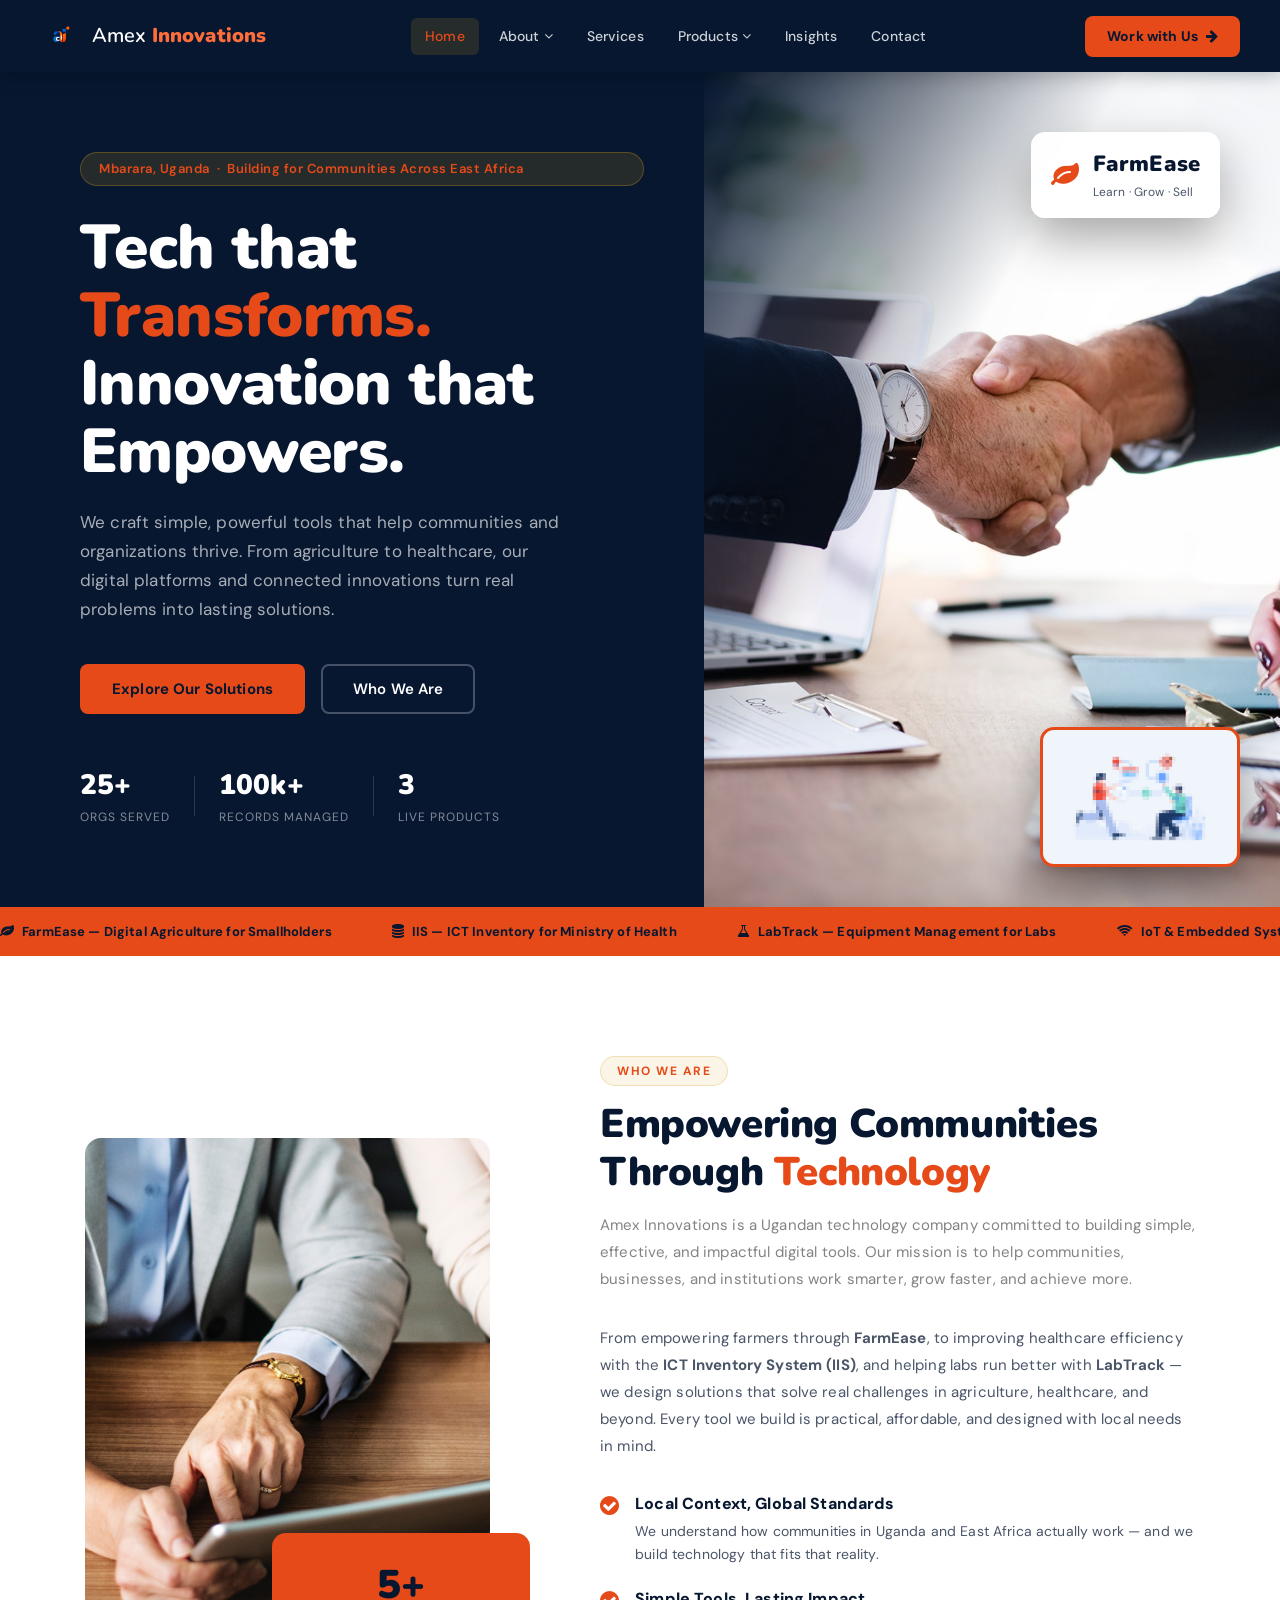
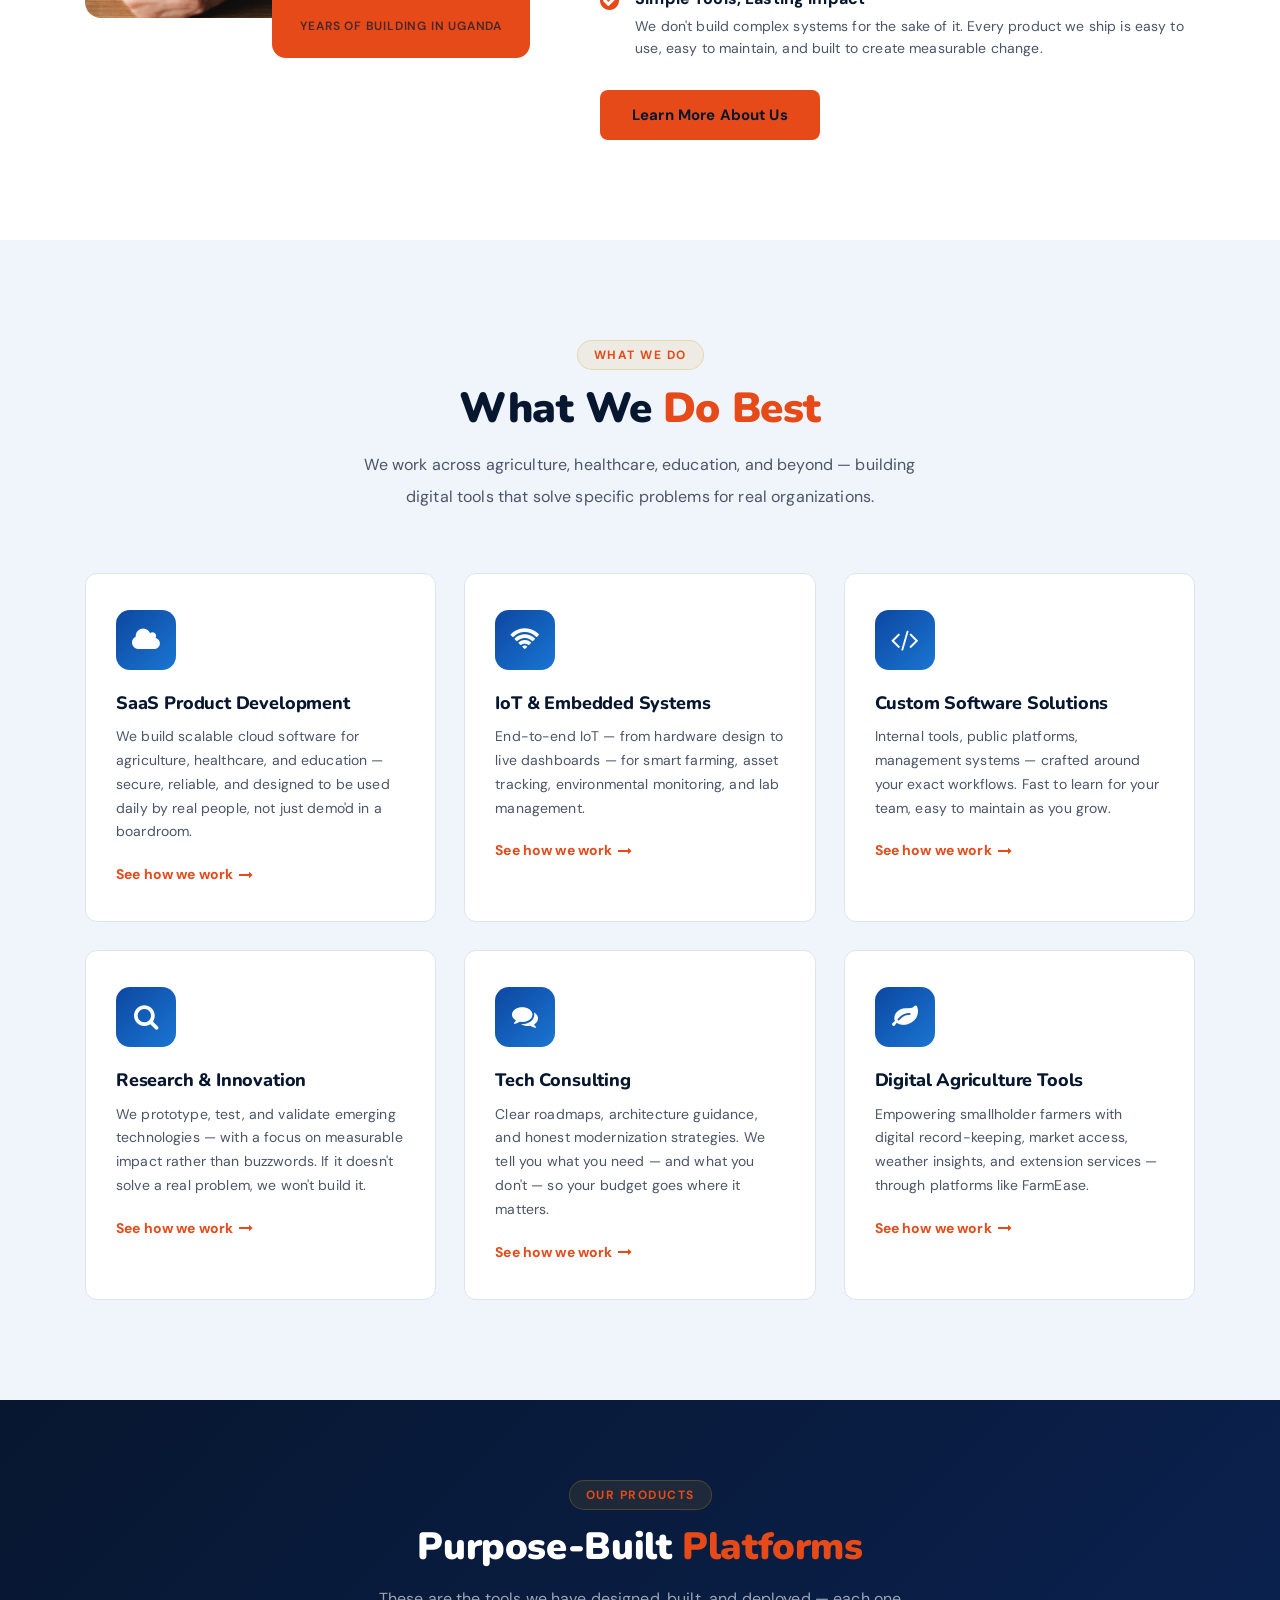
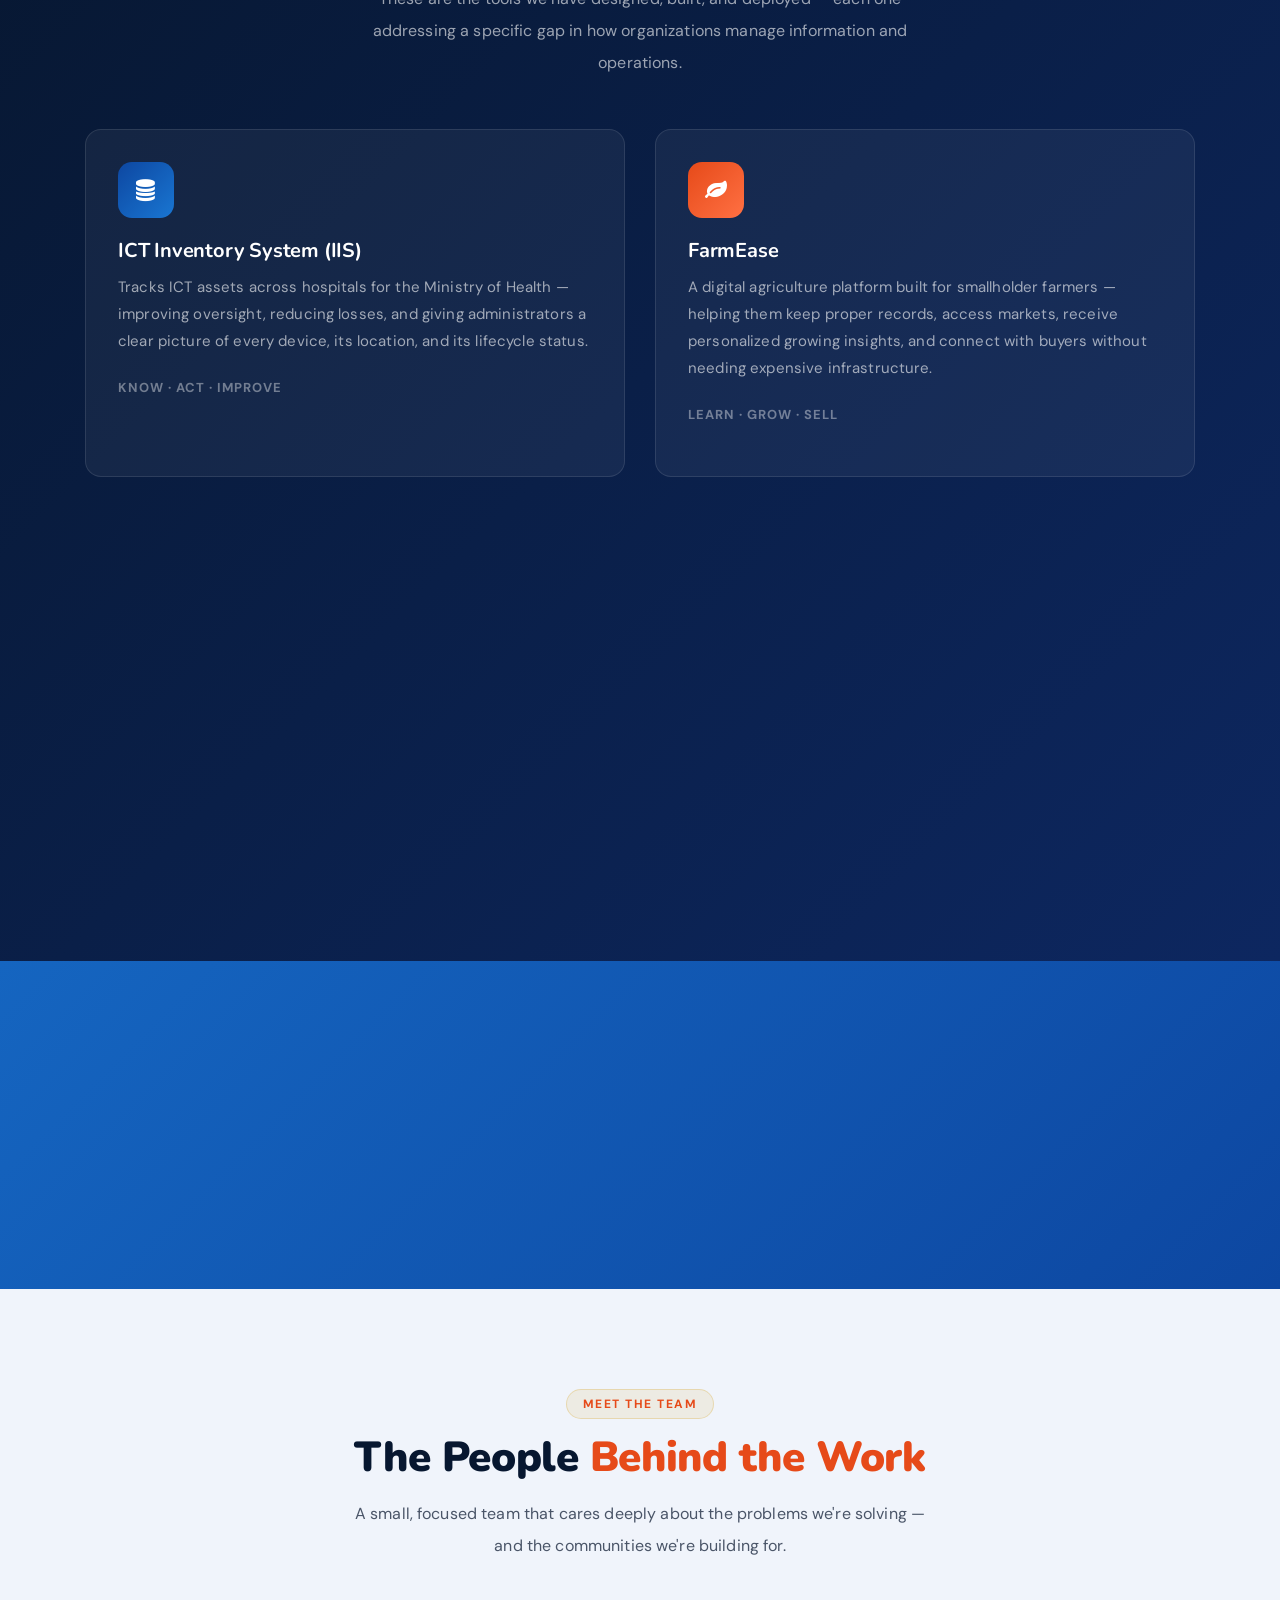
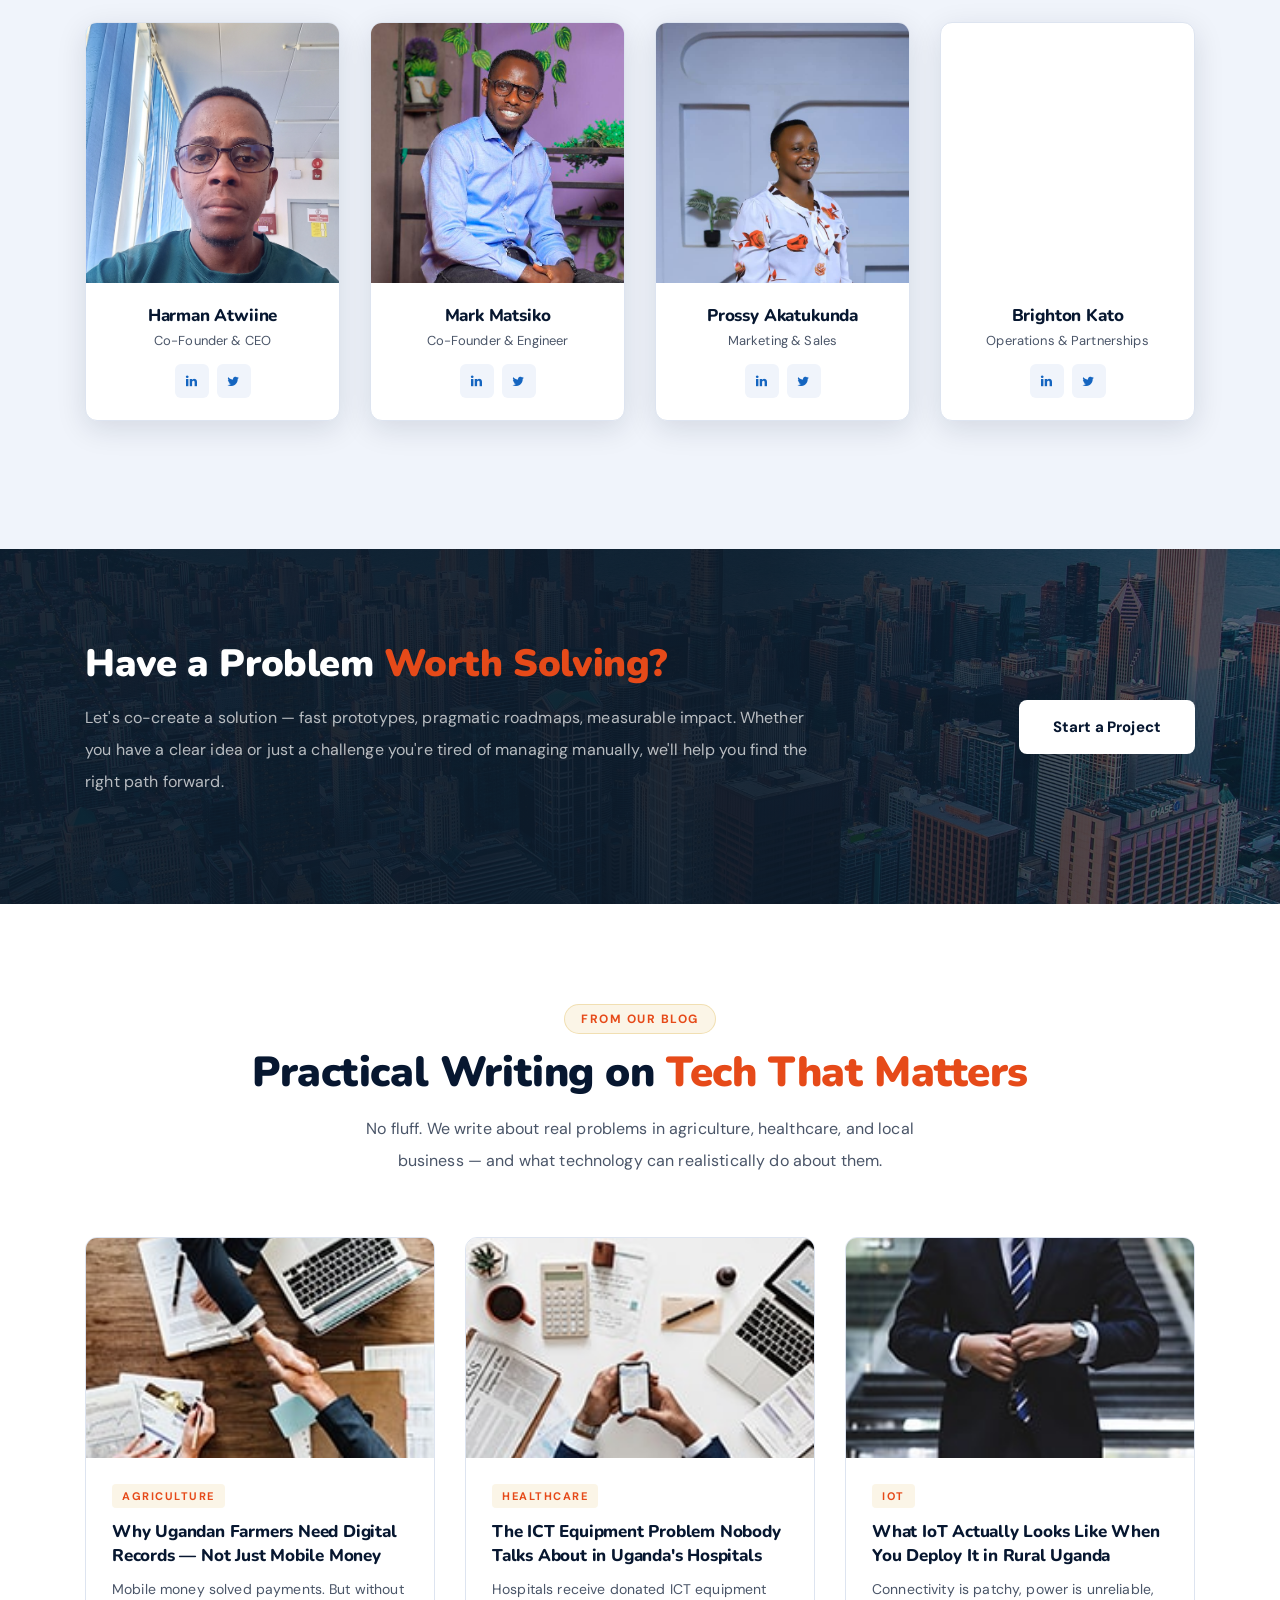
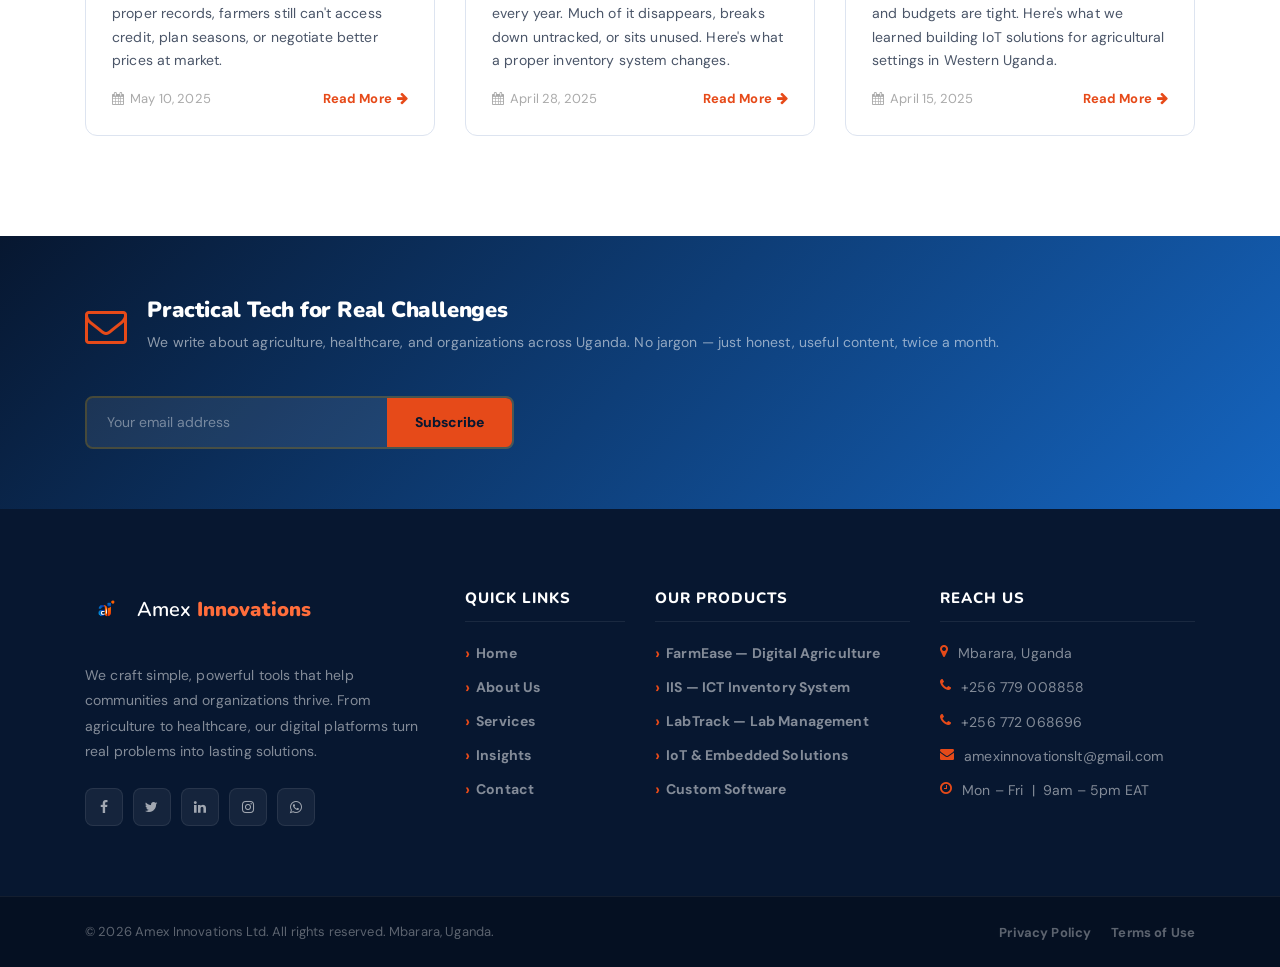
==== commit 71668e52: "Rebuild index + about pages from old site content - Replaced all placeholder data with real Amex Inn" ====
--- a/index.html
+++ b/index.html
@@ -3,12 +3,10 @@
 
 <head>
     <meta charset="UTF-8">
-    <meta name="description" content="Amex Innovations Ltd builds custom software, management systems, and digital tools for businesses, hospitals, schools, churches, and organizations across Uganda.">
+    <meta name="description" content="Amex Innovations builds simple, powerful digital tools for agriculture, healthcare, and organizations across Uganda. Products include FarmEase, IIS, and LabTrack.">
     <meta http-equiv="X-UA-Compatible" content="IE=edge">
     <meta name="viewport" content="width=device-width, initial-scale=1, shrink-to-fit=no">
-
-    <title>Amex Innovations Ltd — We Build the Systems Your Business Actually Needs</title>
-
+    <title>Amex Innovations Ltd — Tech that Transforms. Innovation that Empowers.</title>
     <link rel="icon" href="img/core-img/favicon.ico">
     <link rel="stylesheet" href="style.css">
     <link rel="stylesheet" href="css/custom-override.css">
@@ -39,19 +37,18 @@
                         <a href="about.html">About <i class="fa fa-angle-down"></i></a>
                         <ul class="ve-dropdown">
                             <li><a href="about.html">Who We Are</a></li>
-                            <li><a href="about.html#mission">Our Mission</a></li>
+                            <li><a href="about.html#mission">Mission &amp; Vision</a></li>
                             <li><a href="about.html#team">The Team</a></li>
                         </ul>
                     </li>
                     <li><a href="services.html">Services</a></li>
                     <li class="has-drop">
-                        <a href="#">Solutions <i class="fa fa-angle-down"></i></a>
+                        <a href="#">Products <i class="fa fa-angle-down"></i></a>
                         <ul class="ve-dropdown">
-                            <li><a href="#">Businesses &amp; Retail Shops</a></li>
-                            <li><a href="#">Hospitals &amp; Clinics</a></li>
-                            <li><a href="#">Schools &amp; NGOs</a></li>
-                            <li><a href="#">Churches &amp; Faith Orgs</a></li>
-                            <li><a href="#">Startups &amp; Entrepreneurs</a></li>
+                            <li><a href="#">FarmEase — Digital Agriculture</a></li>
+                            <li><a href="#">IIS — ICT Inventory System</a></li>
+                            <li><a href="#">LabTrack — Lab Management</a></li>
+                            <li><a href="#">IoT &amp; Embedded Solutions</a></li>
                         </ul>
                     </li>
                     <li><a href="post.html">Insights</a></li>
@@ -60,7 +57,7 @@
             </nav>
 
             <div class="ve-nav-cta">
-                <a href="contact.html" class="ve-cta-btn">Let's Talk <i class="fa fa-arrow-right"></i></a>
+                <a href="contact.html" class="ve-cta-btn">Work with Us <i class="fa fa-arrow-right"></i></a>
             </div>
 
             <button class="ve-toggler" id="ve-toggle">
@@ -73,7 +70,7 @@
                 <li><a href="index.html">Home</a></li>
                 <li><a href="about.html">About</a></li>
                 <li><a href="services.html">Services</a></li>
-                <li><a href="#">Solutions</a></li>
+                <li><a href="#">Products</a></li>
                 <li><a href="post.html">Insights</a></li>
                 <li><a href="contact.html">Contact</a></li>
             </ul>
@@ -83,38 +80,38 @@
     <!-- ===== HERO ===== -->
     <section class="ve-hero">
         <div class="ve-hero-left">
-            <span class="ve-hero-badge">Based in Kampala, Uganda &nbsp;·&nbsp; Building for African Businesses</span>
-            <h1>Your Business Deserves Better Than <span class="ve-highlight">Spreadsheets.</span></h1>
-            <p>We build the software, systems, and digital tools that help your business run properly. From tracking stock to managing clients, automating reports to taking orders online — if something in your operations is slow, messy, or manual, we fix it with technology that actually works.</p>
+            <span class="ve-hero-badge">Mbarara, Uganda &nbsp;·&nbsp; Building for Communities Across East Africa</span>
+            <h1>Tech that <span class="ve-highlight">Transforms.</span><br>Innovation that Empowers.</h1>
+            <p>We craft simple, powerful tools that help communities and organizations thrive. From agriculture to healthcare, our digital platforms and connected innovations turn real problems into lasting solutions.</p>
             <div class="ve-hero-btns">
-                <a href="services.html" class="ve-btn-primary">See What We Build</a>
-                <a href="contact.html" class="ve-btn-ghost">Tell Us Your Problem</a>
+                <a href="services.html" class="ve-btn-primary">Explore Our Solutions</a>
+                <a href="about.html" class="ve-btn-ghost">Who We Are</a>
             </div>
             <div class="ve-hero-stats">
                 <div class="ve-stat">
-                    <strong>50+</strong>
-                    <span>Systems Delivered</span>
+                    <strong>25+</strong>
+                    <span>Orgs Served</span>
                 </div>
                 <div class="ve-stat-divider"></div>
                 <div class="ve-stat">
-                    <strong>8+</strong>
-                    <span>Industries Served</span>
+                    <strong>100k+</strong>
+                    <span>Records Managed</span>
                 </div>
                 <div class="ve-stat-divider"></div>
                 <div class="ve-stat">
-                    <strong>100%</strong>
-                    <span>Custom Built</span>
+                    <strong>3</strong>
+                    <span>Live Products</span>
                 </div>
             </div>
         </div>
         <div class="ve-hero-right">
             <div class="ve-hero-img-main bg-img" style="background-image:url(img/bg-img/1.jpg);"></div>
-            <div class="ve-hero-img-accent bg-img" style="background-image:url(img/bg-img/3.jpg);"></div>
+            <div class="ve-hero-img-accent bg-img" style="background-image:url(img/bg-img/about-amex.png); background-size:contain; background-repeat:no-repeat; background-color:#f0f4fb;"></div>
             <div class="ve-float-card">
-                <i class="fa fa-check-circle" style="color:#E64A19;"></i>
+                <i class="fa fa-leaf" style="color:#E64A19;"></i>
                 <div>
-                    <strong>Problem Solved</strong>
-                    <span>Built for You</span>
+                    <strong>FarmEase</strong>
+                    <span>Learn · Grow · Sell</span>
                 </div>
             </div>
         </div>
@@ -123,76 +120,20 @@
     <!-- ===== TRUST BAR ===== -->
     <div class="ve-trust-bar">
         <div class="ve-trust-inner">
-            <span><i class="fa fa-code"></i> Custom Software — Built From Scratch</span>
-            <span><i class="fa fa-cogs"></i> Business Automation — Less Manual Work</span>
-            <span><i class="fa fa-globe"></i> Websites &amp; Online Stores</span>
-            <span><i class="fa fa-database"></i> Management Systems for Every Organization</span>
-            <span><i class="fa fa-line-chart"></i> Live Dashboards &amp; Automated Reports</span>
-            <span><i class="fa fa-map-marker"></i> Kampala, Uganda — Serving All of East Africa</span>
-            <span><i class="fa fa-mobile"></i> Works on Any Device, Anywhere</span>
-            <span><i class="fa fa-code"></i> Custom Software — Built From Scratch</span>
-            <span><i class="fa fa-cogs"></i> Business Automation — Less Manual Work</span>
-            <span><i class="fa fa-globe"></i> Websites &amp; Online Stores</span>
+            <span><i class="fa fa-leaf"></i> FarmEase — Digital Agriculture for Smallholders</span>
+            <span><i class="fa fa-database"></i> IIS — ICT Inventory for Ministry of Health</span>
+            <span><i class="fa fa-flask"></i> LabTrack — Equipment Management for Labs</span>
+            <span><i class="fa fa-wifi"></i> IoT &amp; Embedded Systems</span>
+            <span><i class="fa fa-code"></i> Custom SaaS Development</span>
+            <span><i class="fa fa-map-marker"></i> Mbarara, Uganda · Serving East Africa</span>
+            <span><i class="fa fa-leaf"></i> FarmEase — Digital Agriculture for Smallholders</span>
+            <span><i class="fa fa-database"></i> IIS — ICT Inventory for Ministry of Health</span>
+            <span><i class="fa fa-flask"></i> LabTrack — Equipment Management for Labs</span>
+            <span><i class="fa fa-wifi"></i> IoT &amp; Embedded Systems</span>
         </div>
     </div>
 
-    <!-- ===== SERVICES ===== -->
-    <section class="ve-section ve-services-section">
-        <div class="container">
-            <div class="ve-section-header text-center">
-                <span class="ve-section-tag">What We Build</span>
-                <h2>Real Solutions for <span>Real Businesses</span></h2>
-                <p>We don't sell packaged software with features you'll never use. Every system we build starts with understanding your specific challenge — then we build exactly what solves it.</p>
-            </div>
-            <div class="ve-services-grid">
-
-                <div class="ve-service-card wow fadeInUp" data-wow-delay="100ms">
-                    <div class="ve-service-icon"><i class="fa fa-code"></i></div>
-                    <h4>Custom Software, Built Around You</h4>
-                    <p>If your business has a process that no app on the market handles properly, we build it from the ground up. Your workflow, your rules, your system — not a template with your logo stuck on it.</p>
-                    <a href="services.html" class="ve-card-link">See how it works <i class="fa fa-long-arrow-right"></i></a>
-                </div>
-
-                <div class="ve-service-card wow fadeInUp" data-wow-delay="200ms">
-                    <div class="ve-service-icon"><i class="fa fa-cogs"></i></div>
-                    <h4>Stop Doing the Same Thing Twice</h4>
-                    <p>If your staff is manually copying data between WhatsApp, Excel, and paper every day — that's money and time going to waste. We automate the repetitive parts so your team can focus on what actually moves the business.</p>
-                    <a href="services.html" class="ve-card-link">See how it works <i class="fa fa-long-arrow-right"></i></a>
-                </div>
-
-                <div class="ve-service-card wow fadeInUp" data-wow-delay="300ms">
-                    <div class="ve-service-icon"><i class="fa fa-globe"></i></div>
-                    <h4>Your Business Online, Done Right</h4>
-                    <p>A website that looks good but doesn't bring in clients is just a digital brochure. We build websites and online stores that work — fast, mobile-friendly, and set up to turn visitors into customers.</p>
-                    <a href="services.html" class="ve-card-link">See how it works <i class="fa fa-long-arrow-right"></i></a>
-                </div>
-
-                <div class="ve-service-card wow fadeInUp" data-wow-delay="400ms">
-                    <div class="ve-service-icon"><i class="fa fa-th-large"></i></div>
-                    <h4>A System for Every Organization</h4>
-                    <p>Running a hospital? A church? A school? A retail shop? A real estate firm? Each one has different records to manage. We build systems for all of them — ones your team will actually use without complaining.</p>
-                    <a href="services.html" class="ve-card-link">See how it works <i class="fa fa-long-arrow-right"></i></a>
-                </div>
-
-                <div class="ve-service-card wow fadeInUp" data-wow-delay="500ms">
-                    <div class="ve-service-icon"><i class="fa fa-line-chart"></i></div>
-                    <h4>Know Your Numbers — Always</h4>
-                    <p>No more waiting until end of month to know how sales are going. We build live dashboards and automated reports so you see exactly what's happening in your business the moment it happens.</p>
-                    <a href="services.html" class="ve-card-link">See how it works <i class="fa fa-long-arrow-right"></i></a>
-                </div>
-
-                <div class="ve-service-card wow fadeInUp" data-wow-delay="600ms">
-                    <div class="ve-service-icon"><i class="fa fa-refresh"></i></div>
-                    <h4>Not Sure Where to Start? We'll Guide You</h4>
-                    <p>Many of our clients came to us with no clear idea of what they needed — just a problem they needed solved. We sit with you, understand your operations, and tell you exactly what technology can do for you and what it'll cost.</p>
-                    <a href="contact.html" class="ve-card-link">Book a free session <i class="fa fa-long-arrow-right"></i></a>
-                </div>
-
-            </div>
-        </div>
-    </section>
-
-    <!-- ===== WHY US ===== -->
+    <!-- ===== ABOUT STRIP ===== -->
     <section class="ve-section ve-whyus-section">
         <div class="container">
             <div class="row align-items-center">
@@ -201,36 +142,24 @@
                         <div class="ve-whyus-img-main bg-img" style="background-image:url(img/bg-img/5.jpg);"></div>
                         <div class="ve-whyus-badge">
                             <strong>5+</strong>
-                            <span>Years Building in Uganda</span>
+                            <span>Years of Building in Uganda</span>
                         </div>
                     </div>
                 </div>
                 <div class="col-12 col-lg-7 wow fadeInRight" data-wow-delay="200ms">
                     <div class="ve-whyus-content">
-                        <span class="ve-section-tag">Why Amex Innovations</span>
-                        <h2>We Build Technology That Fits <span>Your Reality</span></h2>
-                        <p>There are plenty of software companies. What makes Amex different is that we are right here — in Kampala, working with businesses like yours every day. We understand local challenges, local budgets, and local ways of working. That understanding shapes every system we deliver.</p>
-                        <div class="ve-checklist">
+                        <span class="ve-section-tag">Who We Are</span>
+                        <h2>Empowering Communities Through <span>Technology</span></h2>
+                        <p>Amex Innovations is a Ugandan technology company committed to building simple, effective, and impactful digital tools. Our mission is to help communities, businesses, and institutions work smarter, grow faster, and achieve more.</p>
+                        <p style="margin-top:14px; font-size:15px; color:var(--ve-text); line-height:1.8;">From empowering farmers through <strong>FarmEase</strong>, to improving healthcare efficiency with the <strong>ICT Inventory System (IIS)</strong>, and helping labs run better with <strong>LabTrack</strong> — we design solutions that solve real challenges in agriculture, healthcare, and beyond. Every tool we build is practical, affordable, and designed with local needs in mind.</p>
+                        <div class="ve-checklist" style="margin-top:24px;">
                             <div class="ve-check-item">
                                 <i class="fa fa-check-circle"></i>
-                                <div>
-                                    <strong>We Start by Listening, Not Coding</strong>
-                                    <p>We spend real time understanding how your organization works before suggesting any solution. That's why our systems feel like they were made for you — because they were.</p>
-                                </div>
+                                <div><strong>Local Context, Global Standards</strong><p>We understand how communities in Uganda and East Africa actually work — and we build technology that fits that reality.</p></div>
                             </div>
                             <div class="ve-check-item">
                                 <i class="fa fa-check-circle"></i>
-                                <div>
-                                    <strong>We Build for Uganda, Not Silicon Valley</strong>
-                                    <p>We know local business culture, mobile money, connectivity realities, and what "affordable" actually means here. Every decision we make is informed by that context.</p>
-                                </div>
-                            </div>
-                            <div class="ve-check-item">
-                                <i class="fa fa-check-circle"></i>
-                                <div>
-                                    <strong>We Don't Disappear After Launch</strong>
-                                    <p>Handing over the system is not the finish line for us. We train your team, respond to issues quickly, and keep improving the system as your business grows and changes.</p>
-                                </div>
+                                <div><strong>Simple Tools, Lasting Impact</strong><p>We don't build complex systems for the sake of it. Every product we ship is easy to use, easy to maintain, and built to create measurable change.</p></div>
                             </div>
                         </div>
                         <a href="about.html" class="ve-btn-primary mt-30">Learn More About Us</a>
@@ -240,86 +169,229 @@
         </div>
     </section>
 
+    <!-- ===== SERVICES ===== -->
+    <section class="ve-section ve-services-section">
+        <div class="container">
+            <div class="ve-section-header text-center">
+                <span class="ve-section-tag">What We Do</span>
+                <h2>What We <span>Do Best</span></h2>
+                <p>We work across agriculture, healthcare, education, and beyond — building digital tools that solve specific problems for real organizations.</p>
+            </div>
+            <div class="ve-services-grid">
+
+                <div class="ve-service-card wow fadeInUp" data-wow-delay="100ms">
+                    <div class="ve-service-icon"><i class="fa fa-cloud"></i></div>
+                    <h4>SaaS Product Development</h4>
+                    <p>We build scalable cloud software for agriculture, healthcare, and education — secure, reliable, and designed to be used daily by real people, not just demo'd in a boardroom.</p>
+                    <a href="services.html" class="ve-card-link">See how we work <i class="fa fa-long-arrow-right"></i></a>
+                </div>
+
+                <div class="ve-service-card wow fadeInUp" data-wow-delay="200ms">
+                    <div class="ve-service-icon"><i class="fa fa-wifi"></i></div>
+                    <h4>IoT &amp; Embedded Systems</h4>
+                    <p>End-to-end IoT — from hardware design to live dashboards — for smart farming, asset tracking, environmental monitoring, and lab management.</p>
+                    <a href="services.html" class="ve-card-link">See how we work <i class="fa fa-long-arrow-right"></i></a>
+                </div>
+
+                <div class="ve-service-card wow fadeInUp" data-wow-delay="300ms">
+                    <div class="ve-service-icon"><i class="fa fa-code"></i></div>
+                    <h4>Custom Software Solutions</h4>
+                    <p>Internal tools, public platforms, management systems — crafted around your exact workflows. Fast to learn for your team, easy to maintain as you grow.</p>
+                    <a href="services.html" class="ve-card-link">See how we work <i class="fa fa-long-arrow-right"></i></a>
+                </div>
+
+                <div class="ve-service-card wow fadeInUp" data-wow-delay="400ms">
+                    <div class="ve-service-icon"><i class="fa fa-search"></i></div>
+                    <h4>Research &amp; Innovation</h4>
+                    <p>We prototype, test, and validate emerging technologies — with a focus on measurable impact rather than buzzwords. If it doesn't solve a real problem, we won't build it.</p>
+                    <a href="services.html" class="ve-card-link">See how we work <i class="fa fa-long-arrow-right"></i></a>
+                </div>
+
+                <div class="ve-service-card wow fadeInUp" data-wow-delay="500ms">
+                    <div class="ve-service-icon"><i class="fa fa-comments"></i></div>
+                    <h4>Tech Consulting</h4>
+                    <p>Clear roadmaps, architecture guidance, and honest modernization strategies. We tell you what you need — and what you don't — so your budget goes where it matters.</p>
+                    <a href="services.html" class="ve-card-link">See how we work <i class="fa fa-long-arrow-right"></i></a>
+                </div>
+
+                <div class="ve-service-card wow fadeInUp" data-wow-delay="600ms">
+                    <div class="ve-service-icon"><i class="fa fa-leaf"></i></div>
+                    <h4>Digital Agriculture Tools</h4>
+                    <p>Empowering smallholder farmers with digital record-keeping, market access, weather insights, and extension services — through platforms like FarmEase.</p>
+                    <a href="services.html" class="ve-card-link">See how we work <i class="fa fa-long-arrow-right"></i></a>
+                </div>
+
+            </div>
+        </div>
+    </section>
+
+    <!-- ===== PRODUCTS ===== -->
+    <section class="ve-counter-section" style="padding:80px 0; background:linear-gradient(135deg, var(--ve-dark) 0%, var(--ve-dark2) 100%);">
+        <div class="container">
+            <div class="ve-section-header text-center" style="margin-bottom:50px;">
+                <span class="ve-section-tag">Our Products</span>
+                <h2 style="color:#fff; font-size:38px;">Purpose-Built <span style="color:var(--ve-gold);">Platforms</span></h2>
+                <p style="color:rgba(255,255,255,0.6);">These are the tools we have designed, built, and deployed — each one addressing a specific gap in how organizations manage information and operations.</p>
+            </div>
+            <div class="row">
+
+                <div class="col-12 col-md-6 wow fadeInUp" data-wow-delay="100ms" style="margin-bottom:28px;">
+                    <div style="background:rgba(255,255,255,0.05); border:1px solid rgba(255,255,255,0.1); border-radius:16px; padding:32px; height:100%; transition:all 0.3s ease;">
+                        <div style="width:56px;height:56px;background:linear-gradient(135deg,#0D47A1,#1976D2);border-radius:14px;display:flex;align-items:center;justify-content:center;margin-bottom:20px;">
+                            <i class="fa fa-database" style="color:#fff;font-size:22px;"></i>
+                        </div>
+                        <h4 style="color:#fff; font-size:20px; margin-bottom:10px;">ICT Inventory System (IIS)</h4>
+                        <p style="color:rgba(255,255,255,0.6); line-height:1.8; margin-bottom:20px;">Tracks ICT assets across hospitals for the Ministry of Health — improving oversight, reducing losses, and giving administrators a clear picture of every device, its location, and its lifecycle status.</p>
+                        <p style="color:rgba(255,255,255,0.4); font-size:13px; font-weight:700; text-transform:uppercase; letter-spacing:1px;">Know · Act · Improve</p>
+                    </div>
+                </div>
+
+                <div class="col-12 col-md-6 wow fadeInUp" data-wow-delay="200ms" style="margin-bottom:28px;">
+                    <div style="background:rgba(255,255,255,0.05); border:1px solid rgba(255,255,255,0.1); border-radius:16px; padding:32px; height:100%; transition:all 0.3s ease;">
+                        <div style="width:56px;height:56px;background:linear-gradient(135deg,#E64A19,#FF7043);border-radius:14px;display:flex;align-items:center;justify-content:center;margin-bottom:20px;">
+                            <i class="fa fa-leaf" style="color:#fff;font-size:22px;"></i>
+                        </div>
+                        <h4 style="color:#fff; font-size:20px; margin-bottom:10px;">FarmEase</h4>
+                        <p style="color:rgba(255,255,255,0.6); line-height:1.8; margin-bottom:20px;">A digital agriculture platform built for smallholder farmers — helping them keep proper records, access markets, receive personalized growing insights, and connect with buyers without needing expensive infrastructure.</p>
+                        <p style="color:rgba(255,255,255,0.4); font-size:13px; font-weight:700; text-transform:uppercase; letter-spacing:1px;">Learn · Grow · Sell</p>
+                    </div>
+                </div>
+
+                <div class="col-12 col-md-6 wow fadeInUp" data-wow-delay="300ms" style="margin-bottom:28px;">
+                    <div style="background:rgba(255,255,255,0.05); border:1px solid rgba(255,255,255,0.1); border-radius:16px; padding:32px; height:100%; transition:all 0.3s ease;">
+                        <div style="width:56px;height:56px;background:linear-gradient(135deg,#0D47A1,#1976D2);border-radius:14px;display:flex;align-items:center;justify-content:center;margin-bottom:20px;">
+                            <i class="fa fa-flask" style="color:#fff;font-size:22px;"></i>
+                        </div>
+                        <h4 style="color:#fff; font-size:20px; margin-bottom:10px;">LabTrack</h4>
+                        <p style="color:rgba(255,255,255,0.6); line-height:1.8; margin-bottom:20px;">A SaaS platform that helps laboratories track equipment, schedule maintenance, and monitor usage analytics — so nothing gets lost, forgotten, or left to break down at the worst possible time.</p>
+                        <p style="color:rgba(255,255,255,0.4); font-size:13px; font-weight:700; text-transform:uppercase; letter-spacing:1px;">Organize · Monitor · Simplify</p>
+                    </div>
+                </div>
+
+                <div class="col-12 col-md-6 wow fadeInUp" data-wow-delay="400ms" style="margin-bottom:28px;">
+                    <div style="background:rgba(255,255,255,0.05); border:1px solid rgba(255,255,255,0.1); border-radius:16px; padding:32px; height:100%; transition:all 0.3s ease;">
+                        <div style="width:56px;height:56px;background:linear-gradient(135deg,#E64A19,#FF7043);border-radius:14px;display:flex;align-items:center;justify-content:center;margin-bottom:20px;">
+                            <i class="fa fa-wifi" style="color:#fff;font-size:22px;"></i>
+                        </div>
+                        <h4 style="color:#fff; font-size:20px; margin-bottom:10px;">IoT Solutions</h4>
+                        <p style="color:rgba(255,255,255,0.6); line-height:1.8; margin-bottom:20px;">Hardware and software built together for telemetry, environmental data collection, and real-time monitoring — deployed across agriculture and laboratory settings in Uganda.</p>
+                        <p style="color:rgba(255,255,255,0.4); font-size:13px; font-weight:700; text-transform:uppercase; letter-spacing:1px;">Sense · Connect · Act</p>
+                    </div>
+                </div>
+
+            </div>
+        </div>
+    </section>
+
     <!-- ===== COUNTERS ===== -->
-    <section class="ve-counter-section">
+    <section class="ve-counter-section" style="background:linear-gradient(135deg,#1565C0 0%,#0D47A1 100%); padding:60px 0;">
         <div class="container">
             <div class="ve-counter-grid">
                 <div class="ve-counter-item wow fadeInUp" data-wow-delay="100ms">
-                    <i class="fa fa-check-square-o"></i>
-                    <strong class="counter" data-count="50">0</strong><span>+</span>
-                    <p>Systems Built</p>
+                    <i class="fa fa-building"></i>
+                    <strong class="counter" data-count="25">0</strong><span>+</span>
+                    <p>Organizations Served</p>
                 </div>
                 <div class="ve-counter-item wow fadeInUp" data-wow-delay="200ms">
-                    <i class="fa fa-users"></i>
-                    <strong class="counter" data-count="30">0</strong><span>+</span>
-                    <p>Clients &amp; Organizations</p>
+                    <i class="fa fa-database"></i>
+                    <strong class="counter" data-count="100">0</strong><span>k+</span>
+                    <p>Records Managed</p>
                 </div>
                 <div class="ve-counter-item wow fadeInUp" data-wow-delay="300ms">
-                    <i class="fa fa-building"></i>
-                    <strong class="counter" data-count="8">0</strong><span>+</span>
-                    <p>Sectors Served</p>
+                    <i class="fa fa-cube"></i>
+                    <strong class="counter" data-count="3">0</strong><span></span>
+                    <p>Products Live &amp; Deployed</p>
                 </div>
                 <div class="ve-counter-item wow fadeInUp" data-wow-delay="400ms">
                     <i class="fa fa-map-marker"></i>
                     <strong class="counter" data-count="5">0</strong><span>+ Yrs</span>
-                    <p>Working in Uganda</p>
-                </div>
-            </div>
-        </div>
-    </section>
-
-    <!-- ===== CLIENT STORIES ===== -->
-    <section class="ve-section ve-testimonials-section">
+                    <p>Based in Uganda</p>
+                </div>
+            </div>
+        </div>
+    </section>
+
+    <!-- ===== TEAM ===== -->
+    <section class="ve-section ve-team-section">
         <div class="container">
             <div class="ve-section-header text-center">
-                <span class="ve-section-tag">Client Stories</span>
-                <h2>What Happens After <span>We Get Involved</span></h2>
-                <p>These are the kinds of problems our clients brought to us — and what changed after we built the right system for them.</p>
-            </div>
-            <div class="ve-testi-grid">
-
-                <div class="ve-testi-card wow fadeInUp" data-wow-delay="100ms">
-                    <div class="ve-testi-stars">&#9733;&#9733;&#9733;&#9733;&#9733;</div>
-                    <p>"We were running our entire shop on handwritten receipts and a single Excel file shared on WhatsApp. Stock was always wrong, and we never knew our actual profits. Amex built us an inventory and POS system — now everything balances, and I can see my daily sales on my phone."</p>
-                    <div class="ve-testi-author">
-                        <div class="ve-testi-avatar bg-img" style="background-image:url(img/bg-img/32.jpg);"></div>
-                        <div><strong>Retail Business Owner</strong><span>Kampala, Uganda</span></div>
-                    </div>
-                </div>
-
-                <div class="ve-testi-card wow fadeInUp" data-wow-delay="250ms">
-                    <div class="ve-testi-stars">&#9733;&#9733;&#9733;&#9733;&#9733;</div>
-                    <p>"Tracking medical equipment across our departments was a constant headache. Things would go missing and we had no clear record of where anything was. The system Amex built solved that completely — every item is logged, located, and accounted for. It was exactly what we described, and then some."</p>
-                    <div class="ve-testi-author">
-                        <div class="ve-testi-avatar bg-img" style="background-image:url(img/bg-img/33.jpg);"></div>
-                        <div><strong>Hospital Administrator</strong><span>Uganda</span></div>
-                    </div>
-                </div>
-
-                <div class="ve-testi-card wow fadeInUp" data-wow-delay="400ms">
-                    <div class="ve-testi-stars">&#9733;&#9733;&#9733;&#9733;&#9733;</div>
-                    <p>"Our membership records, tithes, and attendance were all in different notebooks and different people's phones. It was disorganized and embarrassing. Amex built us a church management system that handles everything in one place. Our team actually enjoys using it — and that says a lot."</p>
-                    <div class="ve-testi-author">
-                        <div class="ve-testi-avatar bg-img" style="background-image:url(img/bg-img/14.jpg);"></div>
-                        <div><strong>Church Administrator</strong><span>Uganda</span></div>
-                    </div>
-                </div>
-
-            </div>
-        </div>
-    </section>
-
-    <!-- ===== CTA BANNER ===== -->
+                <span class="ve-section-tag">Meet the Team</span>
+                <h2>The People <span>Behind the Work</span></h2>
+                <p>A small, focused team that cares deeply about the problems we're solving — and the communities we're building for.</p>
+            </div>
+            <div class="row justify-content-center">
+
+                <div class="col-12 col-sm-6 col-lg-3 wow fadeInUp" data-wow-delay="100ms">
+                    <div class="ve-team-card">
+                        <div class="ve-team-img bg-img" style="background-image:url(img/bg-img/harman.jpg);"></div>
+                        <div class="ve-team-info">
+                            <h5>Harman Atwiine</h5>
+                            <span>Co-Founder &amp; CEO</span>
+                            <div class="ve-team-social">
+                                <a href="#" title="LinkedIn"><i class="fa fa-linkedin"></i></a>
+                                <a href="#" title="Twitter"><i class="fa fa-twitter"></i></a>
+                            </div>
+                        </div>
+                    </div>
+                </div>
+
+                <div class="col-12 col-sm-6 col-lg-3 wow fadeInUp" data-wow-delay="200ms">
+                    <div class="ve-team-card">
+                        <div class="ve-team-img bg-img" style="background-image:url(img/bg-img/mark.png);"></div>
+                        <div class="ve-team-info">
+                            <h5>Mark Matsiko</h5>
+                            <span>Co-Founder &amp; Engineer</span>
+                            <div class="ve-team-social">
+                                <a href="#" title="LinkedIn"><i class="fa fa-linkedin"></i></a>
+                                <a href="#" title="Twitter"><i class="fa fa-twitter"></i></a>
+                            </div>
+                        </div>
+                    </div>
+                </div>
+
+                <div class="col-12 col-sm-6 col-lg-3 wow fadeInUp" data-wow-delay="300ms">
+                    <div class="ve-team-card">
+                        <div class="ve-team-img bg-img" style="background-image:url(img/bg-img/prossy.jpg);"></div>
+                        <div class="ve-team-info">
+                            <h5>Prossy Akatukunda</h5>
+                            <span>Marketing &amp; Sales</span>
+                            <div class="ve-team-social">
+                                <a href="#" title="LinkedIn"><i class="fa fa-linkedin"></i></a>
+                                <a href="#" title="Twitter"><i class="fa fa-twitter"></i></a>
+                            </div>
+                        </div>
+                    </div>
+                </div>
+
+                <div class="col-12 col-sm-6 col-lg-3 wow fadeInUp" data-wow-delay="400ms">
+                    <div class="ve-team-card">
+                        <div class="ve-team-img bg-img" style="background-image:url(img/bg-img/kato.jpg);"></div>
+                        <div class="ve-team-info">
+                            <h5>Brighton Kato</h5>
+                            <span>Operations &amp; Partnerships</span>
+                            <div class="ve-team-social">
+                                <a href="#" title="LinkedIn"><i class="fa fa-linkedin"></i></a>
+                                <a href="#" title="Twitter"><i class="fa fa-twitter"></i></a>
+                            </div>
+                        </div>
+                    </div>
+                </div>
+
+            </div>
+        </div>
+    </section>
+
+    <!-- ===== CTA ===== -->
     <section class="ve-cta-banner bg-img" style="background-image:url(img/bg-img/6.jpg);">
         <div class="ve-cta-overlay"></div>
         <div class="container ve-cta-content">
             <div class="row align-items-center">
                 <div class="col-12 col-lg-8">
-                    <h2>Got a Problem in Your Business That <span>Technology Could Fix?</span></h2>
-                    <p>Tell us what you're dealing with — disorganized records, manual processes, no proper system — and we'll show you what's possible. The first conversation is free, and there's no pressure to commit.</p>
+                    <h2>Have a Problem <span>Worth Solving?</span></h2>
+                    <p>Let's co-create a solution — fast prototypes, pragmatic roadmaps, measurable impact. Whether you have a clear idea or just a challenge you're tired of managing manually, we'll help you find the right path forward.</p>
                 </div>
                 <div class="col-12 col-lg-4 text-lg-right">
-                    <a href="contact.html" class="ve-btn-white">Let's Talk — It's Free</a>
+                    <a href="contact.html" class="ve-btn-white">Start a Project</a>
                 </div>
             </div>
         </div>
@@ -330,8 +402,8 @@
         <div class="container">
             <div class="ve-section-header text-center">
                 <span class="ve-section-tag">From Our Blog</span>
-                <h2>Written for Business Owners <span>Who Want Clarity</span></h2>
-                <p>No jargon, no theory. Just straight talk about technology, how it applies to real Ugandan businesses, and what it actually costs to get started.</p>
+                <h2>Practical Writing on <span>Tech That Matters</span></h2>
+                <p>No fluff. We write about real problems in agriculture, healthcare, and local business — and what technology can realistically do about them.</p>
             </div>
             <div class="row">
 
@@ -339,9 +411,9 @@
                     <div class="ve-insight-card">
                         <div class="ve-insight-img bg-img" style="background-image:url(img/bg-img/10.jpg);"></div>
                         <div class="ve-insight-body">
-                            <span class="ve-insight-cat">Custom Software</span>
-                            <h5><a href="single-post.html">Why "There's an App for That" Is Usually the Wrong Answer for Your Business</a></h5>
-                            <p>Generic apps are built for everyone — which means they're perfect for no one. Here's when custom software actually makes sense, and when it doesn't.</p>
+                            <span class="ve-insight-cat">Agriculture</span>
+                            <h5><a href="single-post.html">Why Ugandan Farmers Need Digital Records — Not Just Mobile Money</a></h5>
+                            <p>Mobile money solved payments. But without proper records, farmers still can't access credit, plan seasons, or negotiate better prices at market.</p>
                             <div class="ve-insight-meta">
                                 <span><i class="fa fa-calendar"></i> May 10, 2025</span>
                                 <a href="single-post.html">Read More <i class="fa fa-arrow-right"></i></a>
@@ -354,9 +426,9 @@
                     <div class="ve-insight-card">
                         <div class="ve-insight-img bg-img" style="background-image:url(img/bg-img/11.jpg);"></div>
                         <div class="ve-insight-body">
-                            <span class="ve-insight-cat">Automation</span>
-                            <h5><a href="single-post.html">The Three Things Every Business in Uganda Should Automate First</a></h5>
-                            <p>You don't have to automate everything at once. Start with these three areas and you'll feel the difference within the first week.</p>
+                            <span class="ve-insight-cat">Healthcare</span>
+                            <h5><a href="single-post.html">The ICT Equipment Problem Nobody Talks About in Uganda's Hospitals</a></h5>
+                            <p>Hospitals receive donated ICT equipment every year. Much of it disappears, breaks down untracked, or sits unused. Here's what a proper inventory system changes.</p>
                             <div class="ve-insight-meta">
                                 <span><i class="fa fa-calendar"></i> April 28, 2025</span>
                                 <a href="single-post.html">Read More <i class="fa fa-arrow-right"></i></a>
@@ -369,9 +441,9 @@
                     <div class="ve-insight-card">
                         <div class="ve-insight-img bg-img" style="background-image:url(img/bg-img/12.jpg);"></div>
                         <div class="ve-insight-body">
-                            <span class="ve-insight-cat">Getting Started</span>
-                            <h5><a href="single-post.html">How Much Does It Really Cost to Build a System? An Honest Breakdown</a></h5>
-                            <p>One of the most common questions we get. Here's a straightforward look at what drives the cost of custom software in Uganda.</p>
+                            <span class="ve-insight-cat">IoT</span>
+                            <h5><a href="single-post.html">What IoT Actually Looks Like When You Deploy It in Rural Uganda</a></h5>
+                            <p>Connectivity is patchy, power is unreliable, and budgets are tight. Here's what we learned building IoT solutions for agricultural settings in Western Uganda.</p>
                             <div class="ve-insight-meta">
                                 <span><i class="fa fa-calendar"></i> April 15, 2025</span>
                                 <a href="single-post.html">Read More <i class="fa fa-arrow-right"></i></a>
@@ -391,8 +463,8 @@
                 <div class="ve-nl-left">
                     <i class="fa fa-envelope-o"></i>
                     <div>
-                        <h3>Straight Talk on Tech for Your Business</h3>
-                        <p>We write about real problems Ugandan businesses face and how technology solves them. No jargon, no fluff — just useful content, twice a month.</p>
+                        <h3>Practical Tech for Real Challenges</h3>
+                        <p>We write about agriculture, healthcare, and organizations across Uganda. No jargon — just honest, useful content, twice a month.</p>
                     </div>
                 </div>
                 <div class="ve-nl-right">
@@ -418,10 +490,10 @@
                             </span>
                             <span class="ve-logo-text">Amex <strong>Innovations</strong></span>
                         </a>
-                        <p>We build software, systems, and digital tools that help businesses, hospitals, schools, churches, and organizations across Uganda work properly — and grow confidently.</p>
+                        <p>We craft simple, powerful tools that help communities and organizations thrive. From agriculture to healthcare, our digital platforms turn real problems into lasting solutions.</p>
                         <div class="ve-social">
                             <a href="#" title="Facebook"><i class="fa fa-facebook"></i></a>
-                            <a href="#" title="Twitter / X"><i class="fa fa-twitter"></i></a>
+                            <a href="#" title="Twitter"><i class="fa fa-twitter"></i></a>
                             <a href="#" title="LinkedIn"><i class="fa fa-linkedin"></i></a>
                             <a href="#" title="Instagram"><i class="fa fa-instagram"></i></a>
                             <a href="#" title="WhatsApp"><i class="fa fa-whatsapp"></i></a>
@@ -435,31 +507,30 @@
                         <li><a href="index.html">Home</a></li>
                         <li><a href="about.html">About Us</a></li>
                         <li><a href="services.html">Services</a></li>
-                        <li><a href="post.html">Blog &amp; Insights</a></li>
-                        <li><a href="contact.html">Contact Us</a></li>
+                        <li><a href="post.html">Insights</a></li>
+                        <li><a href="contact.html">Contact</a></li>
                     </ul>
                 </div>
 
                 <div class="col-12 col-sm-6 col-lg-3 mb-50">
-                    <h5 class="ve-footer-title">What We Build</h5>
+                    <h5 class="ve-footer-title">Our Products</h5>
                     <ul class="ve-footer-links">
-                        <li><a href="#">Custom Software Systems</a></li>
-                        <li><a href="#">Business Automation Tools</a></li>
-                        <li><a href="#">Websites &amp; Online Stores</a></li>
-                        <li><a href="#">POS &amp; Inventory Systems</a></li>
-                        <li><a href="#">Dashboards &amp; Reports</a></li>
-                        <li><a href="#">Church, School &amp; NGO Systems</a></li>
+                        <li><a href="#">FarmEase — Digital Agriculture</a></li>
+                        <li><a href="#">IIS — ICT Inventory System</a></li>
+                        <li><a href="#">LabTrack — Lab Management</a></li>
+                        <li><a href="#">IoT &amp; Embedded Solutions</a></li>
+                        <li><a href="services.html">Custom Software</a></li>
                     </ul>
                 </div>
 
                 <div class="col-12 col-sm-6 col-lg-3 mb-50">
                     <h5 class="ve-footer-title">Reach Us</h5>
                     <ul class="ve-footer-contact">
-                        <li><i class="fa fa-map-marker"></i> Kampala, Uganda</li>
-                        <li><i class="fa fa-phone"></i> +256 700 000 000</li>
-                        <li><i class="fa fa-whatsapp"></i> +256 700 000 000 (WhatsApp)</li>
-                        <li><i class="fa fa-envelope"></i> info@amexinnovations.com</li>
-                        <li><i class="fa fa-clock-o"></i> Mon – Fri &nbsp;|&nbsp; 8am – 6pm EAT</li>
+                        <li><i class="fa fa-map-marker"></i> Mbarara, Uganda</li>
+                        <li><i class="fa fa-phone"></i> +256 779 008858</li>
+                        <li><i class="fa fa-phone"></i> +256 772 068696</li>
+                        <li><i class="fa fa-envelope"></i> amexinnovationslt@gmail.com</li>
+                        <li><i class="fa fa-clock-o"></i> Mon – Fri &nbsp;|&nbsp; 9am – 5pm EAT</li>
                     </ul>
                 </div>
 
@@ -469,7 +540,7 @@
         <div class="ve-footer-bottom">
             <div class="container">
                 <div class="ve-footer-bottom-inner">
-                    <p>&copy; <script>document.write(new Date().getFullYear());</script> Amex Innovations Ltd. All rights reserved. Kampala, Uganda.</p>
+                    <p>&copy; <script>document.write(new Date().getFullYear());</script> Amex Innovations Ltd. All rights reserved. Mbarara, Uganda.</p>
                     <ul>
                         <li><a href="#">Privacy Policy</a></li>
                         <li><a href="#">Terms of Use</a></li>
@@ -479,7 +550,6 @@
         </div>
     </footer>
 
-    <!-- Scripts -->
     <script src="js/jquery/jquery-2.2.4.min.js"></script>
     <script src="js/bootstrap/popper.min.js"></script>
     <script src="js/bootstrap/bootstrap.min.js"></script>
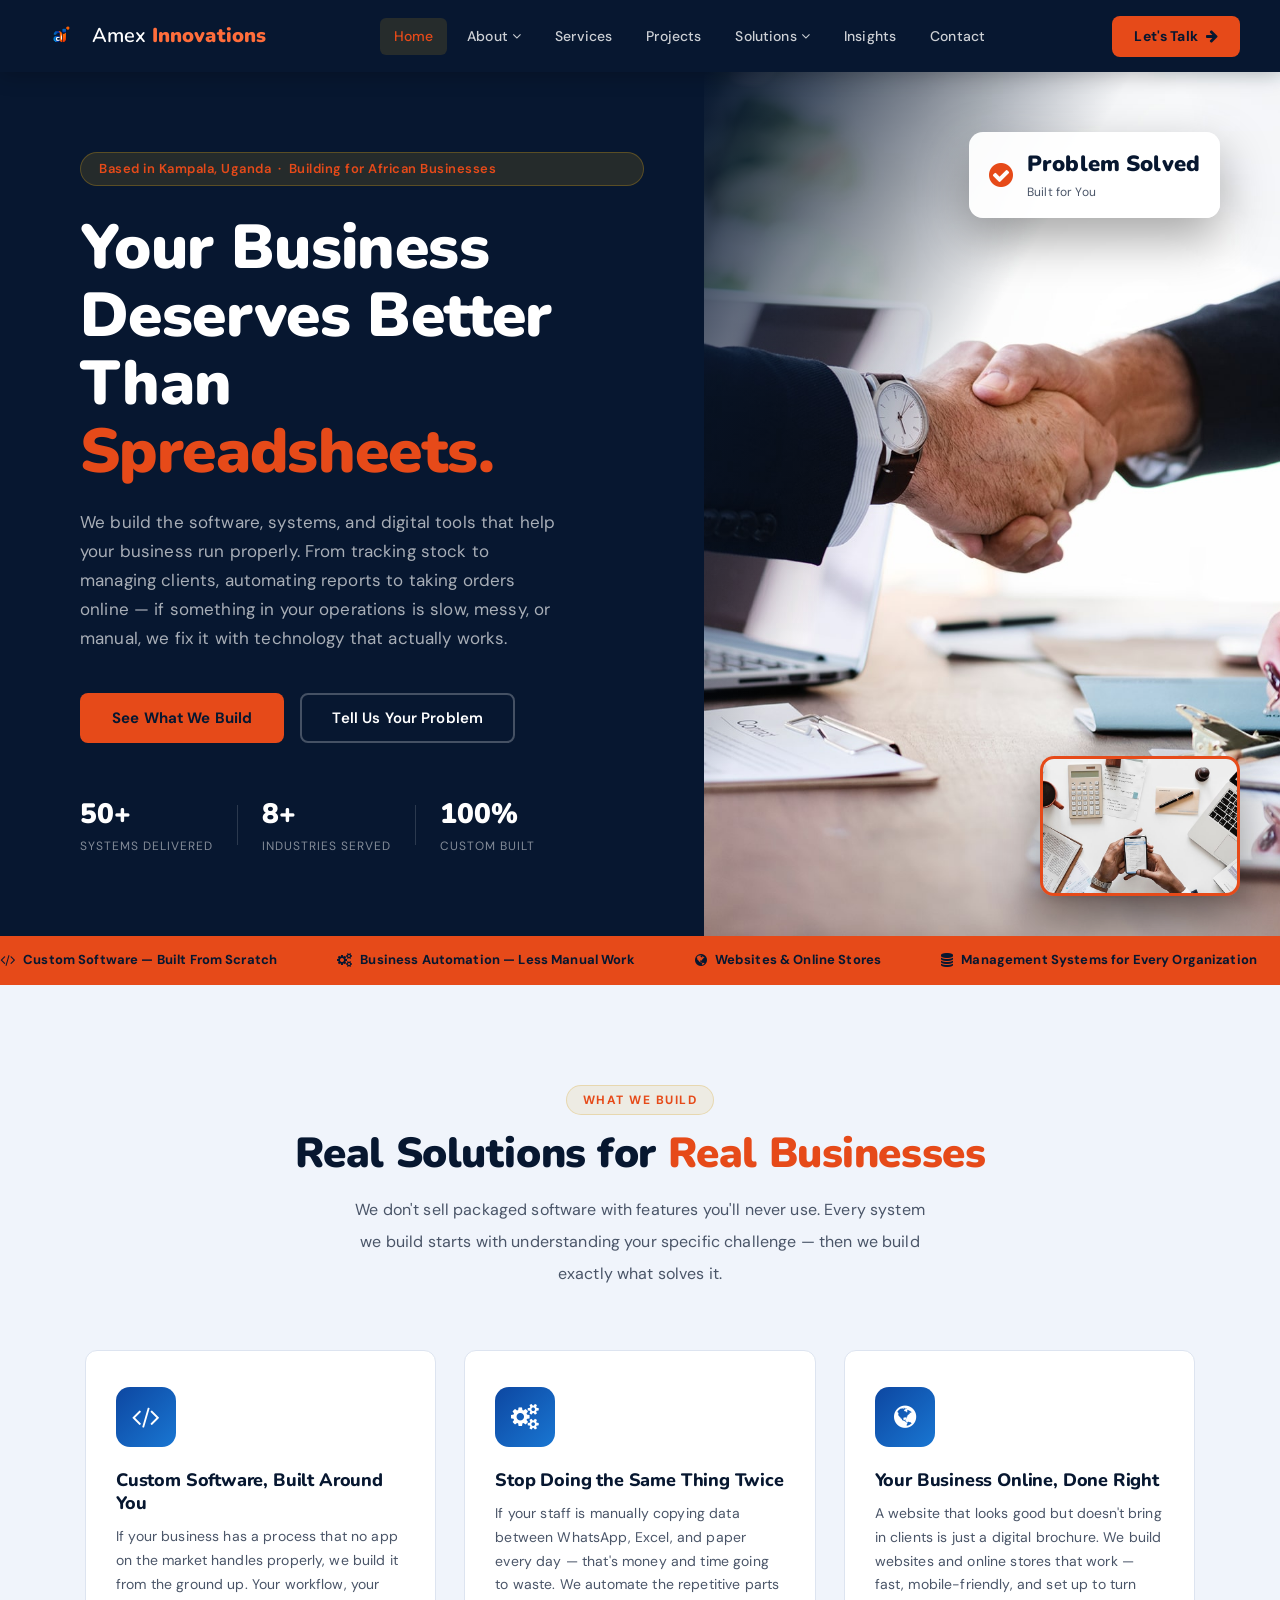
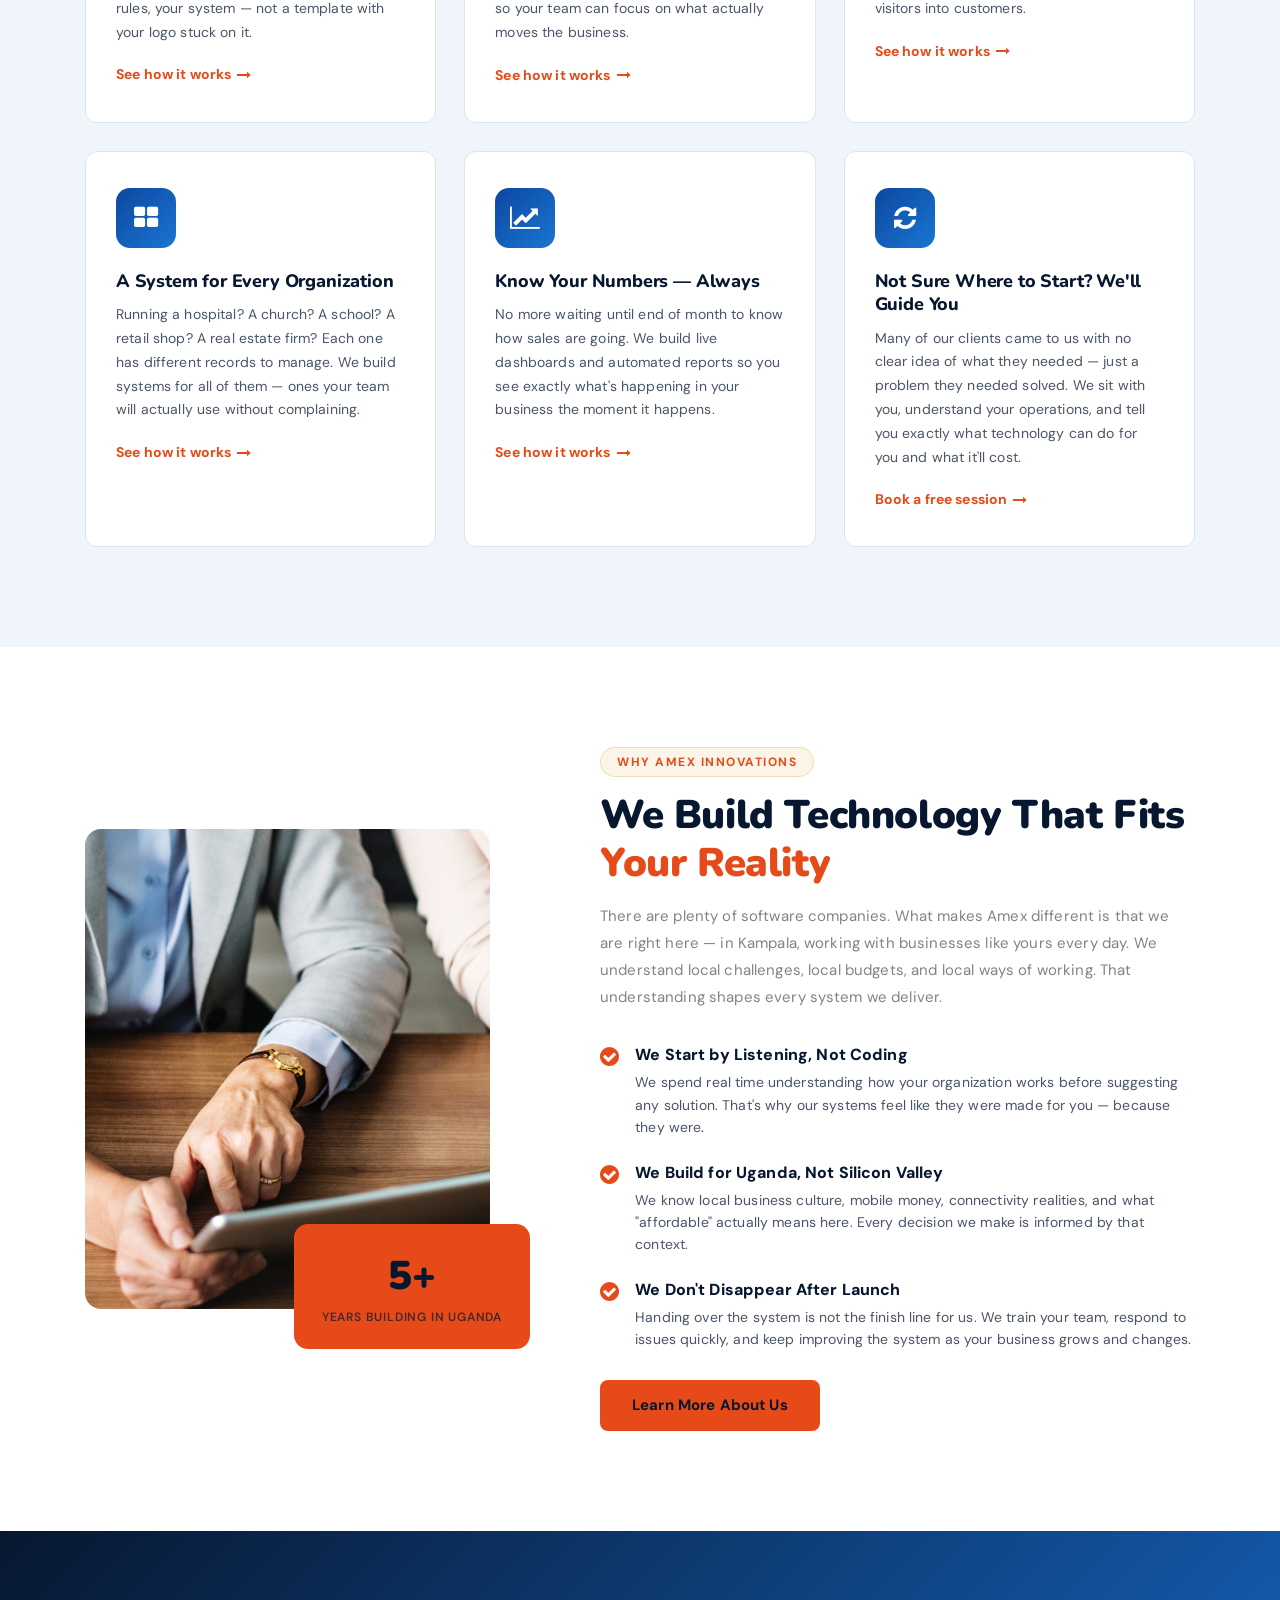
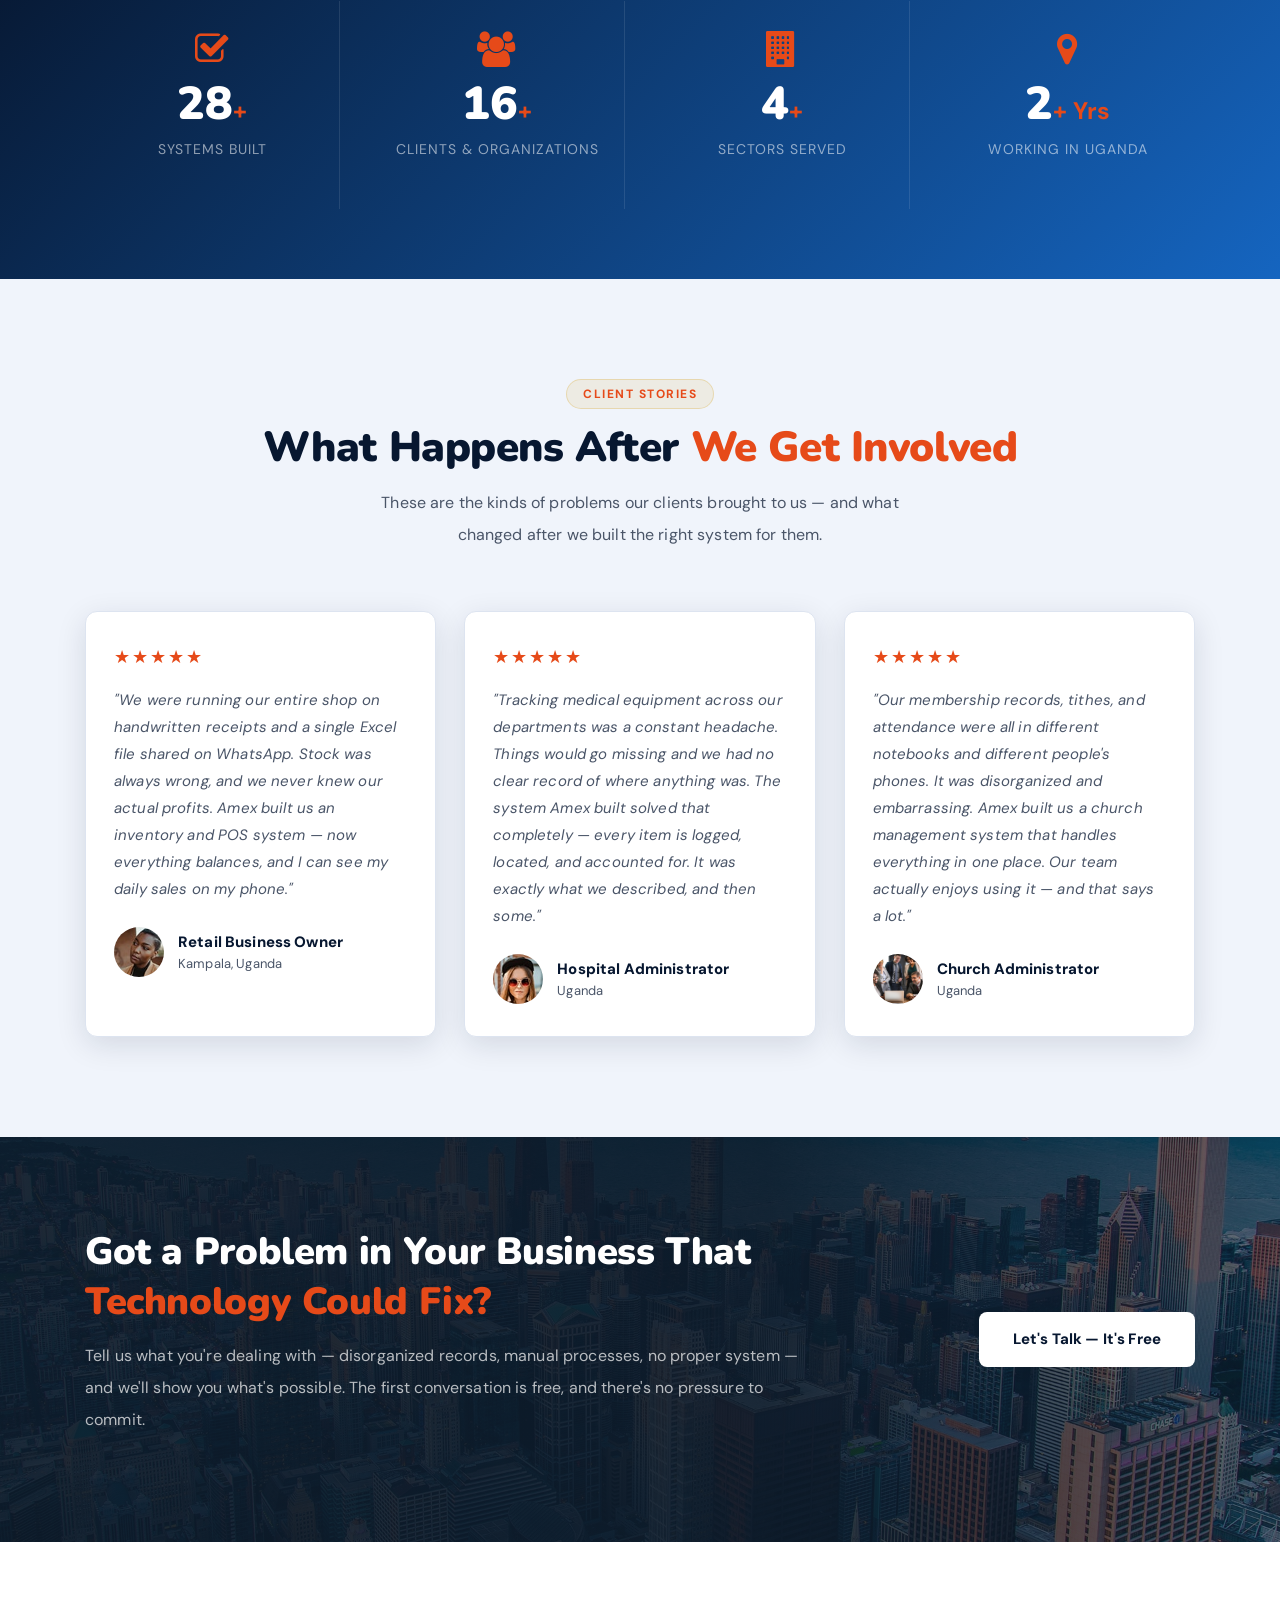
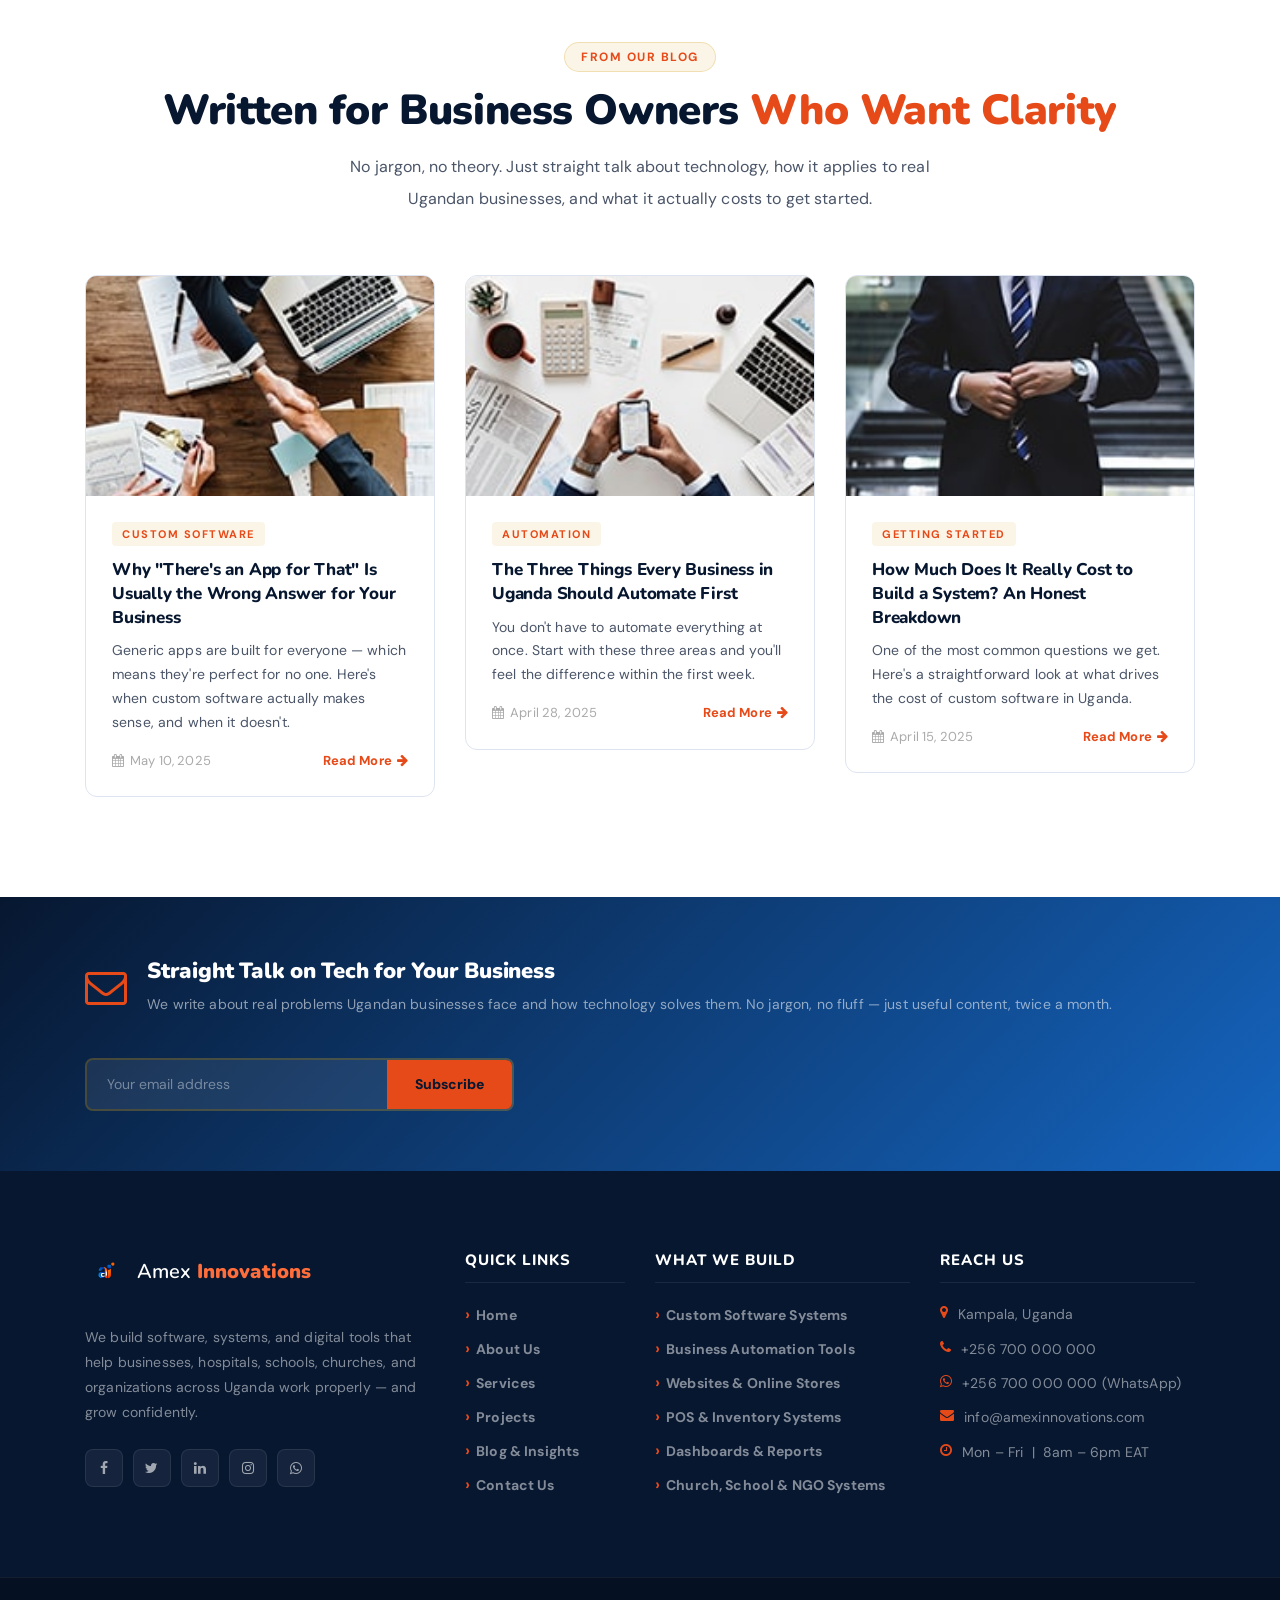
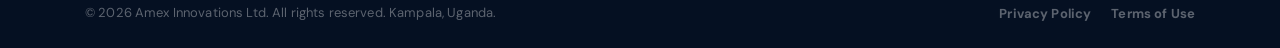
==== commit 6687e143: "Add projects page and update site-wide navigation - New projects.html: filterable grid of 15 Amex-bu" ====
--- a/index.html
+++ b/index.html
@@ -3,10 +3,12 @@
 
 <head>
     <meta charset="UTF-8">
-    <meta name="description" content="Amex Innovations builds simple, powerful digital tools for agriculture, healthcare, and organizations across Uganda. Products include FarmEase, IIS, and LabTrack.">
+    <meta name="description" content="Amex Innovations Ltd builds custom software, management systems, and digital tools for businesses, hospitals, schools, churches, and organizations across Uganda.">
     <meta http-equiv="X-UA-Compatible" content="IE=edge">
     <meta name="viewport" content="width=device-width, initial-scale=1, shrink-to-fit=no">
-    <title>Amex Innovations Ltd — Tech that Transforms. Innovation that Empowers.</title>
+
+    <title>Amex Innovations Ltd — We Build the Systems Your Business Actually Needs</title>
+
     <link rel="icon" href="img/core-img/favicon.ico">
     <link rel="stylesheet" href="style.css">
     <link rel="stylesheet" href="css/custom-override.css">
@@ -37,18 +39,20 @@
                         <a href="about.html">About <i class="fa fa-angle-down"></i></a>
                         <ul class="ve-dropdown">
                             <li><a href="about.html">Who We Are</a></li>
-                            <li><a href="about.html#mission">Mission &amp; Vision</a></li>
+                            <li><a href="about.html#mission">Our Mission</a></li>
                             <li><a href="about.html#team">The Team</a></li>
                         </ul>
                     </li>
                     <li><a href="services.html">Services</a></li>
+                    <li><a href="projects.html">Projects</a></li>
                     <li class="has-drop">
-                        <a href="#">Products <i class="fa fa-angle-down"></i></a>
+                        <a href="#">Solutions <i class="fa fa-angle-down"></i></a>
                         <ul class="ve-dropdown">
-                            <li><a href="#">FarmEase — Digital Agriculture</a></li>
-                            <li><a href="#">IIS — ICT Inventory System</a></li>
-                            <li><a href="#">LabTrack — Lab Management</a></li>
-                            <li><a href="#">IoT &amp; Embedded Solutions</a></li>
+                            <li><a href="#">Businesses &amp; Retail Shops</a></li>
+                            <li><a href="#">Hospitals &amp; Clinics</a></li>
+                            <li><a href="#">Schools &amp; NGOs</a></li>
+                            <li><a href="#">Churches &amp; Faith Orgs</a></li>
+                            <li><a href="#">Startups &amp; Entrepreneurs</a></li>
                         </ul>
                     </li>
                     <li><a href="post.html">Insights</a></li>
@@ -57,7 +61,7 @@
             </nav>
 
             <div class="ve-nav-cta">
-                <a href="contact.html" class="ve-cta-btn">Work with Us <i class="fa fa-arrow-right"></i></a>
+                <a href="contact.html" class="ve-cta-btn">Let's Talk <i class="fa fa-arrow-right"></i></a>
             </div>
 
             <button class="ve-toggler" id="ve-toggle">
@@ -70,7 +74,8 @@
                 <li><a href="index.html">Home</a></li>
                 <li><a href="about.html">About</a></li>
                 <li><a href="services.html">Services</a></li>
-                <li><a href="#">Products</a></li>
+                <li><a href="projects.html">Projects</a></li>
+                <li><a href="#">Solutions</a></li>
                 <li><a href="post.html">Insights</a></li>
                 <li><a href="contact.html">Contact</a></li>
             </ul>
@@ -80,38 +85,38 @@
     <!-- ===== HERO ===== -->
     <section class="ve-hero">
         <div class="ve-hero-left">
-            <span class="ve-hero-badge">Mbarara, Uganda &nbsp;·&nbsp; Building for Communities Across East Africa</span>
-            <h1>Tech that <span class="ve-highlight">Transforms.</span><br>Innovation that Empowers.</h1>
-            <p>We craft simple, powerful tools that help communities and organizations thrive. From agriculture to healthcare, our digital platforms and connected innovations turn real problems into lasting solutions.</p>
+            <span class="ve-hero-badge">Based in Kampala, Uganda &nbsp;·&nbsp; Building for African Businesses</span>
+            <h1>Your Business Deserves Better Than <span class="ve-highlight">Spreadsheets.</span></h1>
+            <p>We build the software, systems, and digital tools that help your business run properly. From tracking stock to managing clients, automating reports to taking orders online — if something in your operations is slow, messy, or manual, we fix it with technology that actually works.</p>
             <div class="ve-hero-btns">
-                <a href="services.html" class="ve-btn-primary">Explore Our Solutions</a>
-                <a href="about.html" class="ve-btn-ghost">Who We Are</a>
+                <a href="services.html" class="ve-btn-primary">See What We Build</a>
+                <a href="contact.html" class="ve-btn-ghost">Tell Us Your Problem</a>
             </div>
             <div class="ve-hero-stats">
                 <div class="ve-stat">
-                    <strong>25+</strong>
-                    <span>Orgs Served</span>
+                    <strong>50+</strong>
+                    <span>Systems Delivered</span>
                 </div>
                 <div class="ve-stat-divider"></div>
                 <div class="ve-stat">
-                    <strong>100k+</strong>
-                    <span>Records Managed</span>
+                    <strong>8+</strong>
+                    <span>Industries Served</span>
                 </div>
                 <div class="ve-stat-divider"></div>
                 <div class="ve-stat">
-                    <strong>3</strong>
-                    <span>Live Products</span>
+                    <strong>100%</strong>
+                    <span>Custom Built</span>
                 </div>
             </div>
         </div>
         <div class="ve-hero-right">
             <div class="ve-hero-img-main bg-img" style="background-image:url(img/bg-img/1.jpg);"></div>
-            <div class="ve-hero-img-accent bg-img" style="background-image:url(img/bg-img/about-amex.png); background-size:contain; background-repeat:no-repeat; background-color:#f0f4fb;"></div>
+            <div class="ve-hero-img-accent bg-img" style="background-image:url(img/bg-img/3.jpg);"></div>
             <div class="ve-float-card">
-                <i class="fa fa-leaf" style="color:#E64A19;"></i>
+                <i class="fa fa-check-circle" style="color:#E64A19;"></i>
                 <div>
-                    <strong>FarmEase</strong>
-                    <span>Learn · Grow · Sell</span>
+                    <strong>Problem Solved</strong>
+                    <span>Built for You</span>
                 </div>
             </div>
         </div>
@@ -120,20 +125,76 @@
     <!-- ===== TRUST BAR ===== -->
     <div class="ve-trust-bar">
         <div class="ve-trust-inner">
-            <span><i class="fa fa-leaf"></i> FarmEase — Digital Agriculture for Smallholders</span>
-            <span><i class="fa fa-database"></i> IIS — ICT Inventory for Ministry of Health</span>
-            <span><i class="fa fa-flask"></i> LabTrack — Equipment Management for Labs</span>
-            <span><i class="fa fa-wifi"></i> IoT &amp; Embedded Systems</span>
-            <span><i class="fa fa-code"></i> Custom SaaS Development</span>
-            <span><i class="fa fa-map-marker"></i> Mbarara, Uganda · Serving East Africa</span>
-            <span><i class="fa fa-leaf"></i> FarmEase — Digital Agriculture for Smallholders</span>
-            <span><i class="fa fa-database"></i> IIS — ICT Inventory for Ministry of Health</span>
-            <span><i class="fa fa-flask"></i> LabTrack — Equipment Management for Labs</span>
-            <span><i class="fa fa-wifi"></i> IoT &amp; Embedded Systems</span>
+            <span><i class="fa fa-code"></i> Custom Software — Built From Scratch</span>
+            <span><i class="fa fa-cogs"></i> Business Automation — Less Manual Work</span>
+            <span><i class="fa fa-globe"></i> Websites &amp; Online Stores</span>
+            <span><i class="fa fa-database"></i> Management Systems for Every Organization</span>
+            <span><i class="fa fa-line-chart"></i> Live Dashboards &amp; Automated Reports</span>
+            <span><i class="fa fa-map-marker"></i> Kampala, Uganda — Serving All of East Africa</span>
+            <span><i class="fa fa-mobile"></i> Works on Any Device, Anywhere</span>
+            <span><i class="fa fa-code"></i> Custom Software — Built From Scratch</span>
+            <span><i class="fa fa-cogs"></i> Business Automation — Less Manual Work</span>
+            <span><i class="fa fa-globe"></i> Websites &amp; Online Stores</span>
         </div>
     </div>
 
-    <!-- ===== ABOUT STRIP ===== -->
+    <!-- ===== SERVICES ===== -->
+    <section class="ve-section ve-services-section">
+        <div class="container">
+            <div class="ve-section-header text-center">
+                <span class="ve-section-tag">What We Build</span>
+                <h2>Real Solutions for <span>Real Businesses</span></h2>
+                <p>We don't sell packaged software with features you'll never use. Every system we build starts with understanding your specific challenge — then we build exactly what solves it.</p>
+            </div>
+            <div class="ve-services-grid">
+
+                <div class="ve-service-card wow fadeInUp" data-wow-delay="100ms">
+                    <div class="ve-service-icon"><i class="fa fa-code"></i></div>
+                    <h4>Custom Software, Built Around You</h4>
+                    <p>If your business has a process that no app on the market handles properly, we build it from the ground up. Your workflow, your rules, your system — not a template with your logo stuck on it.</p>
+                    <a href="services.html" class="ve-card-link">See how it works <i class="fa fa-long-arrow-right"></i></a>
+                </div>
+
+                <div class="ve-service-card wow fadeInUp" data-wow-delay="200ms">
+                    <div class="ve-service-icon"><i class="fa fa-cogs"></i></div>
+                    <h4>Stop Doing the Same Thing Twice</h4>
+                    <p>If your staff is manually copying data between WhatsApp, Excel, and paper every day — that's money and time going to waste. We automate the repetitive parts so your team can focus on what actually moves the business.</p>
+                    <a href="services.html" class="ve-card-link">See how it works <i class="fa fa-long-arrow-right"></i></a>
+                </div>
+
+                <div class="ve-service-card wow fadeInUp" data-wow-delay="300ms">
+                    <div class="ve-service-icon"><i class="fa fa-globe"></i></div>
+                    <h4>Your Business Online, Done Right</h4>
+                    <p>A website that looks good but doesn't bring in clients is just a digital brochure. We build websites and online stores that work — fast, mobile-friendly, and set up to turn visitors into customers.</p>
+                    <a href="services.html" class="ve-card-link">See how it works <i class="fa fa-long-arrow-right"></i></a>
+                </div>
+
+                <div class="ve-service-card wow fadeInUp" data-wow-delay="400ms">
+                    <div class="ve-service-icon"><i class="fa fa-th-large"></i></div>
+                    <h4>A System for Every Organization</h4>
+                    <p>Running a hospital? A church? A school? A retail shop? A real estate firm? Each one has different records to manage. We build systems for all of them — ones your team will actually use without complaining.</p>
+                    <a href="services.html" class="ve-card-link">See how it works <i class="fa fa-long-arrow-right"></i></a>
+                </div>
+
+                <div class="ve-service-card wow fadeInUp" data-wow-delay="500ms">
+                    <div class="ve-service-icon"><i class="fa fa-line-chart"></i></div>
+                    <h4>Know Your Numbers — Always</h4>
+                    <p>No more waiting until end of month to know how sales are going. We build live dashboards and automated reports so you see exactly what's happening in your business the moment it happens.</p>
+                    <a href="services.html" class="ve-card-link">See how it works <i class="fa fa-long-arrow-right"></i></a>
+                </div>
+
+                <div class="ve-service-card wow fadeInUp" data-wow-delay="600ms">
+                    <div class="ve-service-icon"><i class="fa fa-refresh"></i></div>
+                    <h4>Not Sure Where to Start? We'll Guide You</h4>
+                    <p>Many of our clients came to us with no clear idea of what they needed — just a problem they needed solved. We sit with you, understand your operations, and tell you exactly what technology can do for you and what it'll cost.</p>
+                    <a href="contact.html" class="ve-card-link">Book a free session <i class="fa fa-long-arrow-right"></i></a>
+                </div>
+
+            </div>
+        </div>
+    </section>
+
+    <!-- ===== WHY US ===== -->
     <section class="ve-section ve-whyus-section">
         <div class="container">
             <div class="row align-items-center">
@@ -142,24 +203,36 @@
                         <div class="ve-whyus-img-main bg-img" style="background-image:url(img/bg-img/5.jpg);"></div>
                         <div class="ve-whyus-badge">
                             <strong>5+</strong>
-                            <span>Years of Building in Uganda</span>
+                            <span>Years Building in Uganda</span>
                         </div>
                     </div>
                 </div>
                 <div class="col-12 col-lg-7 wow fadeInRight" data-wow-delay="200ms">
                     <div class="ve-whyus-content">
-                        <span class="ve-section-tag">Who We Are</span>
-                        <h2>Empowering Communities Through <span>Technology</span></h2>
-                        <p>Amex Innovations is a Ugandan technology company committed to building simple, effective, and impactful digital tools. Our mission is to help communities, businesses, and institutions work smarter, grow faster, and achieve more.</p>
-                        <p style="margin-top:14px; font-size:15px; color:var(--ve-text); line-height:1.8;">From empowering farmers through <strong>FarmEase</strong>, to improving healthcare efficiency with the <strong>ICT Inventory System (IIS)</strong>, and helping labs run better with <strong>LabTrack</strong> — we design solutions that solve real challenges in agriculture, healthcare, and beyond. Every tool we build is practical, affordable, and designed with local needs in mind.</p>
-                        <div class="ve-checklist" style="margin-top:24px;">
+                        <span class="ve-section-tag">Why Amex Innovations</span>
+                        <h2>We Build Technology That Fits <span>Your Reality</span></h2>
+                        <p>There are plenty of software companies. What makes Amex different is that we are right here — in Kampala, working with businesses like yours every day. We understand local challenges, local budgets, and local ways of working. That understanding shapes every system we deliver.</p>
+                        <div class="ve-checklist">
                             <div class="ve-check-item">
                                 <i class="fa fa-check-circle"></i>
-                                <div><strong>Local Context, Global Standards</strong><p>We understand how communities in Uganda and East Africa actually work — and we build technology that fits that reality.</p></div>
+                                <div>
+                                    <strong>We Start by Listening, Not Coding</strong>
+                                    <p>We spend real time understanding how your organization works before suggesting any solution. That's why our systems feel like they were made for you — because they were.</p>
+                                </div>
                             </div>
                             <div class="ve-check-item">
                                 <i class="fa fa-check-circle"></i>
-                                <div><strong>Simple Tools, Lasting Impact</strong><p>We don't build complex systems for the sake of it. Every product we ship is easy to use, easy to maintain, and built to create measurable change.</p></div>
+                                <div>
+                                    <strong>We Build for Uganda, Not Silicon Valley</strong>
+                                    <p>We know local business culture, mobile money, connectivity realities, and what "affordable" actually means here. Every decision we make is informed by that context.</p>
+                                </div>
+                            </div>
+                            <div class="ve-check-item">
+                                <i class="fa fa-check-circle"></i>
+                                <div>
+                                    <strong>We Don't Disappear After Launch</strong>
+                                    <p>Handing over the system is not the finish line for us. We train your team, respond to issues quickly, and keep improving the system as your business grows and changes.</p>
+                                </div>
                             </div>
                         </div>
                         <a href="about.html" class="ve-btn-primary mt-30">Learn More About Us</a>
@@ -169,229 +242,86 @@
         </div>
     </section>
 
-    <!-- ===== SERVICES ===== -->
-    <section class="ve-section ve-services-section">
-        <div class="container">
-            <div class="ve-section-header text-center">
-                <span class="ve-section-tag">What We Do</span>
-                <h2>What We <span>Do Best</span></h2>
-                <p>We work across agriculture, healthcare, education, and beyond — building digital tools that solve specific problems for real organizations.</p>
-            </div>
-            <div class="ve-services-grid">
-
-                <div class="ve-service-card wow fadeInUp" data-wow-delay="100ms">
-                    <div class="ve-service-icon"><i class="fa fa-cloud"></i></div>
-                    <h4>SaaS Product Development</h4>
-                    <p>We build scalable cloud software for agriculture, healthcare, and education — secure, reliable, and designed to be used daily by real people, not just demo'd in a boardroom.</p>
-                    <a href="services.html" class="ve-card-link">See how we work <i class="fa fa-long-arrow-right"></i></a>
-                </div>
-
-                <div class="ve-service-card wow fadeInUp" data-wow-delay="200ms">
-                    <div class="ve-service-icon"><i class="fa fa-wifi"></i></div>
-                    <h4>IoT &amp; Embedded Systems</h4>
-                    <p>End-to-end IoT — from hardware design to live dashboards — for smart farming, asset tracking, environmental monitoring, and lab management.</p>
-                    <a href="services.html" class="ve-card-link">See how we work <i class="fa fa-long-arrow-right"></i></a>
-                </div>
-
-                <div class="ve-service-card wow fadeInUp" data-wow-delay="300ms">
-                    <div class="ve-service-icon"><i class="fa fa-code"></i></div>
-                    <h4>Custom Software Solutions</h4>
-                    <p>Internal tools, public platforms, management systems — crafted around your exact workflows. Fast to learn for your team, easy to maintain as you grow.</p>
-                    <a href="services.html" class="ve-card-link">See how we work <i class="fa fa-long-arrow-right"></i></a>
-                </div>
-
-                <div class="ve-service-card wow fadeInUp" data-wow-delay="400ms">
-                    <div class="ve-service-icon"><i class="fa fa-search"></i></div>
-                    <h4>Research &amp; Innovation</h4>
-                    <p>We prototype, test, and validate emerging technologies — with a focus on measurable impact rather than buzzwords. If it doesn't solve a real problem, we won't build it.</p>
-                    <a href="services.html" class="ve-card-link">See how we work <i class="fa fa-long-arrow-right"></i></a>
-                </div>
-
-                <div class="ve-service-card wow fadeInUp" data-wow-delay="500ms">
-                    <div class="ve-service-icon"><i class="fa fa-comments"></i></div>
-                    <h4>Tech Consulting</h4>
-                    <p>Clear roadmaps, architecture guidance, and honest modernization strategies. We tell you what you need — and what you don't — so your budget goes where it matters.</p>
-                    <a href="services.html" class="ve-card-link">See how we work <i class="fa fa-long-arrow-right"></i></a>
-                </div>
-
-                <div class="ve-service-card wow fadeInUp" data-wow-delay="600ms">
-                    <div class="ve-service-icon"><i class="fa fa-leaf"></i></div>
-                    <h4>Digital Agriculture Tools</h4>
-                    <p>Empowering smallholder farmers with digital record-keeping, market access, weather insights, and extension services — through platforms like FarmEase.</p>
-                    <a href="services.html" class="ve-card-link">See how we work <i class="fa fa-long-arrow-right"></i></a>
-                </div>
-
-            </div>
-        </div>
-    </section>
-
-    <!-- ===== PRODUCTS ===== -->
-    <section class="ve-counter-section" style="padding:80px 0; background:linear-gradient(135deg, var(--ve-dark) 0%, var(--ve-dark2) 100%);">
-        <div class="container">
-            <div class="ve-section-header text-center" style="margin-bottom:50px;">
-                <span class="ve-section-tag">Our Products</span>
-                <h2 style="color:#fff; font-size:38px;">Purpose-Built <span style="color:var(--ve-gold);">Platforms</span></h2>
-                <p style="color:rgba(255,255,255,0.6);">These are the tools we have designed, built, and deployed — each one addressing a specific gap in how organizations manage information and operations.</p>
-            </div>
-            <div class="row">
-
-                <div class="col-12 col-md-6 wow fadeInUp" data-wow-delay="100ms" style="margin-bottom:28px;">
-                    <div style="background:rgba(255,255,255,0.05); border:1px solid rgba(255,255,255,0.1); border-radius:16px; padding:32px; height:100%; transition:all 0.3s ease;">
-                        <div style="width:56px;height:56px;background:linear-gradient(135deg,#0D47A1,#1976D2);border-radius:14px;display:flex;align-items:center;justify-content:center;margin-bottom:20px;">
-                            <i class="fa fa-database" style="color:#fff;font-size:22px;"></i>
-                        </div>
-                        <h4 style="color:#fff; font-size:20px; margin-bottom:10px;">ICT Inventory System (IIS)</h4>
-                        <p style="color:rgba(255,255,255,0.6); line-height:1.8; margin-bottom:20px;">Tracks ICT assets across hospitals for the Ministry of Health — improving oversight, reducing losses, and giving administrators a clear picture of every device, its location, and its lifecycle status.</p>
-                        <p style="color:rgba(255,255,255,0.4); font-size:13px; font-weight:700; text-transform:uppercase; letter-spacing:1px;">Know · Act · Improve</p>
-                    </div>
-                </div>
-
-                <div class="col-12 col-md-6 wow fadeInUp" data-wow-delay="200ms" style="margin-bottom:28px;">
-                    <div style="background:rgba(255,255,255,0.05); border:1px solid rgba(255,255,255,0.1); border-radius:16px; padding:32px; height:100%; transition:all 0.3s ease;">
-                        <div style="width:56px;height:56px;background:linear-gradient(135deg,#E64A19,#FF7043);border-radius:14px;display:flex;align-items:center;justify-content:center;margin-bottom:20px;">
-                            <i class="fa fa-leaf" style="color:#fff;font-size:22px;"></i>
-                        </div>
-                        <h4 style="color:#fff; font-size:20px; margin-bottom:10px;">FarmEase</h4>
-                        <p style="color:rgba(255,255,255,0.6); line-height:1.8; margin-bottom:20px;">A digital agriculture platform built for smallholder farmers — helping them keep proper records, access markets, receive personalized growing insights, and connect with buyers without needing expensive infrastructure.</p>
-                        <p style="color:rgba(255,255,255,0.4); font-size:13px; font-weight:700; text-transform:uppercase; letter-spacing:1px;">Learn · Grow · Sell</p>
-                    </div>
-                </div>
-
-                <div class="col-12 col-md-6 wow fadeInUp" data-wow-delay="300ms" style="margin-bottom:28px;">
-                    <div style="background:rgba(255,255,255,0.05); border:1px solid rgba(255,255,255,0.1); border-radius:16px; padding:32px; height:100%; transition:all 0.3s ease;">
-                        <div style="width:56px;height:56px;background:linear-gradient(135deg,#0D47A1,#1976D2);border-radius:14px;display:flex;align-items:center;justify-content:center;margin-bottom:20px;">
-                            <i class="fa fa-flask" style="color:#fff;font-size:22px;"></i>
-                        </div>
-                        <h4 style="color:#fff; font-size:20px; margin-bottom:10px;">LabTrack</h4>
-                        <p style="color:rgba(255,255,255,0.6); line-height:1.8; margin-bottom:20px;">A SaaS platform that helps laboratories track equipment, schedule maintenance, and monitor usage analytics — so nothing gets lost, forgotten, or left to break down at the worst possible time.</p>
-                        <p style="color:rgba(255,255,255,0.4); font-size:13px; font-weight:700; text-transform:uppercase; letter-spacing:1px;">Organize · Monitor · Simplify</p>
-                    </div>
-                </div>
-
-                <div class="col-12 col-md-6 wow fadeInUp" data-wow-delay="400ms" style="margin-bottom:28px;">
-                    <div style="background:rgba(255,255,255,0.05); border:1px solid rgba(255,255,255,0.1); border-radius:16px; padding:32px; height:100%; transition:all 0.3s ease;">
-                        <div style="width:56px;height:56px;background:linear-gradient(135deg,#E64A19,#FF7043);border-radius:14px;display:flex;align-items:center;justify-content:center;margin-bottom:20px;">
-                            <i class="fa fa-wifi" style="color:#fff;font-size:22px;"></i>
-                        </div>
-                        <h4 style="color:#fff; font-size:20px; margin-bottom:10px;">IoT Solutions</h4>
-                        <p style="color:rgba(255,255,255,0.6); line-height:1.8; margin-bottom:20px;">Hardware and software built together for telemetry, environmental data collection, and real-time monitoring — deployed across agriculture and laboratory settings in Uganda.</p>
-                        <p style="color:rgba(255,255,255,0.4); font-size:13px; font-weight:700; text-transform:uppercase; letter-spacing:1px;">Sense · Connect · Act</p>
-                    </div>
-                </div>
-
-            </div>
-        </div>
-    </section>
-
     <!-- ===== COUNTERS ===== -->
-    <section class="ve-counter-section" style="background:linear-gradient(135deg,#1565C0 0%,#0D47A1 100%); padding:60px 0;">
+    <section class="ve-counter-section">
         <div class="container">
             <div class="ve-counter-grid">
                 <div class="ve-counter-item wow fadeInUp" data-wow-delay="100ms">
+                    <i class="fa fa-check-square-o"></i>
+                    <strong class="counter" data-count="50">0</strong><span>+</span>
+                    <p>Systems Built</p>
+                </div>
+                <div class="ve-counter-item wow fadeInUp" data-wow-delay="200ms">
+                    <i class="fa fa-users"></i>
+                    <strong class="counter" data-count="30">0</strong><span>+</span>
+                    <p>Clients &amp; Organizations</p>
+                </div>
+                <div class="ve-counter-item wow fadeInUp" data-wow-delay="300ms">
                     <i class="fa fa-building"></i>
-                    <strong class="counter" data-count="25">0</strong><span>+</span>
-                    <p>Organizations Served</p>
-                </div>
-                <div class="ve-counter-item wow fadeInUp" data-wow-delay="200ms">
-                    <i class="fa fa-database"></i>
-                    <strong class="counter" data-count="100">0</strong><span>k+</span>
-                    <p>Records Managed</p>
-                </div>
-                <div class="ve-counter-item wow fadeInUp" data-wow-delay="300ms">
-                    <i class="fa fa-cube"></i>
-                    <strong class="counter" data-count="3">0</strong><span></span>
-                    <p>Products Live &amp; Deployed</p>
+                    <strong class="counter" data-count="8">0</strong><span>+</span>
+                    <p>Sectors Served</p>
                 </div>
                 <div class="ve-counter-item wow fadeInUp" data-wow-delay="400ms">
                     <i class="fa fa-map-marker"></i>
                     <strong class="counter" data-count="5">0</strong><span>+ Yrs</span>
-                    <p>Based in Uganda</p>
-                </div>
-            </div>
-        </div>
-    </section>
-
-    <!-- ===== TEAM ===== -->
-    <section class="ve-section ve-team-section">
+                    <p>Working in Uganda</p>
+                </div>
+            </div>
+        </div>
+    </section>
+
+    <!-- ===== CLIENT STORIES ===== -->
+    <section class="ve-section ve-testimonials-section">
         <div class="container">
             <div class="ve-section-header text-center">
-                <span class="ve-section-tag">Meet the Team</span>
-                <h2>The People <span>Behind the Work</span></h2>
-                <p>A small, focused team that cares deeply about the problems we're solving — and the communities we're building for.</p>
-            </div>
-            <div class="row justify-content-center">
-
-                <div class="col-12 col-sm-6 col-lg-3 wow fadeInUp" data-wow-delay="100ms">
-                    <div class="ve-team-card">
-                        <div class="ve-team-img bg-img" style="background-image:url(img/bg-img/harman.jpg);"></div>
-                        <div class="ve-team-info">
-                            <h5>Harman Atwiine</h5>
-                            <span>Co-Founder &amp; CEO</span>
-                            <div class="ve-team-social">
-                                <a href="#" title="LinkedIn"><i class="fa fa-linkedin"></i></a>
-                                <a href="#" title="Twitter"><i class="fa fa-twitter"></i></a>
-                            </div>
-                        </div>
-                    </div>
-                </div>
-
-                <div class="col-12 col-sm-6 col-lg-3 wow fadeInUp" data-wow-delay="200ms">
-                    <div class="ve-team-card">
-                        <div class="ve-team-img bg-img" style="background-image:url(img/bg-img/mark.png);"></div>
-                        <div class="ve-team-info">
-                            <h5>Mark Matsiko</h5>
-                            <span>Co-Founder &amp; Engineer</span>
-                            <div class="ve-team-social">
-                                <a href="#" title="LinkedIn"><i class="fa fa-linkedin"></i></a>
-                                <a href="#" title="Twitter"><i class="fa fa-twitter"></i></a>
-                            </div>
-                        </div>
-                    </div>
-                </div>
-
-                <div class="col-12 col-sm-6 col-lg-3 wow fadeInUp" data-wow-delay="300ms">
-                    <div class="ve-team-card">
-                        <div class="ve-team-img bg-img" style="background-image:url(img/bg-img/prossy.jpg);"></div>
-                        <div class="ve-team-info">
-                            <h5>Prossy Akatukunda</h5>
-                            <span>Marketing &amp; Sales</span>
-                            <div class="ve-team-social">
-                                <a href="#" title="LinkedIn"><i class="fa fa-linkedin"></i></a>
-                                <a href="#" title="Twitter"><i class="fa fa-twitter"></i></a>
-                            </div>
-                        </div>
-                    </div>
-                </div>
-
-                <div class="col-12 col-sm-6 col-lg-3 wow fadeInUp" data-wow-delay="400ms">
-                    <div class="ve-team-card">
-                        <div class="ve-team-img bg-img" style="background-image:url(img/bg-img/kato.jpg);"></div>
-                        <div class="ve-team-info">
-                            <h5>Brighton Kato</h5>
-                            <span>Operations &amp; Partnerships</span>
-                            <div class="ve-team-social">
-                                <a href="#" title="LinkedIn"><i class="fa fa-linkedin"></i></a>
-                                <a href="#" title="Twitter"><i class="fa fa-twitter"></i></a>
-                            </div>
-                        </div>
-                    </div>
-                </div>
-
-            </div>
-        </div>
-    </section>
-
-    <!-- ===== CTA ===== -->
+                <span class="ve-section-tag">Client Stories</span>
+                <h2>What Happens After <span>We Get Involved</span></h2>
+                <p>These are the kinds of problems our clients brought to us — and what changed after we built the right system for them.</p>
+            </div>
+            <div class="ve-testi-grid">
+
+                <div class="ve-testi-card wow fadeInUp" data-wow-delay="100ms">
+                    <div class="ve-testi-stars">&#9733;&#9733;&#9733;&#9733;&#9733;</div>
+                    <p>"We were running our entire shop on handwritten receipts and a single Excel file shared on WhatsApp. Stock was always wrong, and we never knew our actual profits. Amex built us an inventory and POS system — now everything balances, and I can see my daily sales on my phone."</p>
+                    <div class="ve-testi-author">
+                        <div class="ve-testi-avatar bg-img" style="background-image:url(img/bg-img/32.jpg);"></div>
+                        <div><strong>Retail Business Owner</strong><span>Kampala, Uganda</span></div>
+                    </div>
+                </div>
+
+                <div class="ve-testi-card wow fadeInUp" data-wow-delay="250ms">
+                    <div class="ve-testi-stars">&#9733;&#9733;&#9733;&#9733;&#9733;</div>
+                    <p>"Tracking medical equipment across our departments was a constant headache. Things would go missing and we had no clear record of where anything was. The system Amex built solved that completely — every item is logged, located, and accounted for. It was exactly what we described, and then some."</p>
+                    <div class="ve-testi-author">
+                        <div class="ve-testi-avatar bg-img" style="background-image:url(img/bg-img/33.jpg);"></div>
+                        <div><strong>Hospital Administrator</strong><span>Uganda</span></div>
+                    </div>
+                </div>
+
+                <div class="ve-testi-card wow fadeInUp" data-wow-delay="400ms">
+                    <div class="ve-testi-stars">&#9733;&#9733;&#9733;&#9733;&#9733;</div>
+                    <p>"Our membership records, tithes, and attendance were all in different notebooks and different people's phones. It was disorganized and embarrassing. Amex built us a church management system that handles everything in one place. Our team actually enjoys using it — and that says a lot."</p>
+                    <div class="ve-testi-author">
+                        <div class="ve-testi-avatar bg-img" style="background-image:url(img/bg-img/14.jpg);"></div>
+                        <div><strong>Church Administrator</strong><span>Uganda</span></div>
+                    </div>
+                </div>
+
+            </div>
+        </div>
+    </section>
+
+    <!-- ===== CTA BANNER ===== -->
     <section class="ve-cta-banner bg-img" style="background-image:url(img/bg-img/6.jpg);">
         <div class="ve-cta-overlay"></div>
         <div class="container ve-cta-content">
             <div class="row align-items-center">
                 <div class="col-12 col-lg-8">
-                    <h2>Have a Problem <span>Worth Solving?</span></h2>
-                    <p>Let's co-create a solution — fast prototypes, pragmatic roadmaps, measurable impact. Whether you have a clear idea or just a challenge you're tired of managing manually, we'll help you find the right path forward.</p>
+                    <h2>Got a Problem in Your Business That <span>Technology Could Fix?</span></h2>
+                    <p>Tell us what you're dealing with — disorganized records, manual processes, no proper system — and we'll show you what's possible. The first conversation is free, and there's no pressure to commit.</p>
                 </div>
                 <div class="col-12 col-lg-4 text-lg-right">
-                    <a href="contact.html" class="ve-btn-white">Start a Project</a>
+                    <a href="contact.html" class="ve-btn-white">Let's Talk — It's Free</a>
                 </div>
             </div>
         </div>
@@ -402,8 +332,8 @@
         <div class="container">
             <div class="ve-section-header text-center">
                 <span class="ve-section-tag">From Our Blog</span>
-                <h2>Practical Writing on <span>Tech That Matters</span></h2>
-                <p>No fluff. We write about real problems in agriculture, healthcare, and local business — and what technology can realistically do about them.</p>
+                <h2>Written for Business Owners <span>Who Want Clarity</span></h2>
+                <p>No jargon, no theory. Just straight talk about technology, how it applies to real Ugandan businesses, and what it actually costs to get started.</p>
             </div>
             <div class="row">
 
@@ -411,9 +341,9 @@
                     <div class="ve-insight-card">
                         <div class="ve-insight-img bg-img" style="background-image:url(img/bg-img/10.jpg);"></div>
                         <div class="ve-insight-body">
-                            <span class="ve-insight-cat">Agriculture</span>
-                            <h5><a href="single-post.html">Why Ugandan Farmers Need Digital Records — Not Just Mobile Money</a></h5>
-                            <p>Mobile money solved payments. But without proper records, farmers still can't access credit, plan seasons, or negotiate better prices at market.</p>
+                            <span class="ve-insight-cat">Custom Software</span>
+                            <h5><a href="single-post.html">Why "There's an App for That" Is Usually the Wrong Answer for Your Business</a></h5>
+                            <p>Generic apps are built for everyone — which means they're perfect for no one. Here's when custom software actually makes sense, and when it doesn't.</p>
                             <div class="ve-insight-meta">
                                 <span><i class="fa fa-calendar"></i> May 10, 2025</span>
                                 <a href="single-post.html">Read More <i class="fa fa-arrow-right"></i></a>
@@ -426,9 +356,9 @@
                     <div class="ve-insight-card">
                         <div class="ve-insight-img bg-img" style="background-image:url(img/bg-img/11.jpg);"></div>
                         <div class="ve-insight-body">
-                            <span class="ve-insight-cat">Healthcare</span>
-                            <h5><a href="single-post.html">The ICT Equipment Problem Nobody Talks About in Uganda's Hospitals</a></h5>
-                            <p>Hospitals receive donated ICT equipment every year. Much of it disappears, breaks down untracked, or sits unused. Here's what a proper inventory system changes.</p>
+                            <span class="ve-insight-cat">Automation</span>
+                            <h5><a href="single-post.html">The Three Things Every Business in Uganda Should Automate First</a></h5>
+                            <p>You don't have to automate everything at once. Start with these three areas and you'll feel the difference within the first week.</p>
                             <div class="ve-insight-meta">
                                 <span><i class="fa fa-calendar"></i> April 28, 2025</span>
                                 <a href="single-post.html">Read More <i class="fa fa-arrow-right"></i></a>
@@ -441,9 +371,9 @@
                     <div class="ve-insight-card">
                         <div class="ve-insight-img bg-img" style="background-image:url(img/bg-img/12.jpg);"></div>
                         <div class="ve-insight-body">
-                            <span class="ve-insight-cat">IoT</span>
-                            <h5><a href="single-post.html">What IoT Actually Looks Like When You Deploy It in Rural Uganda</a></h5>
-                            <p>Connectivity is patchy, power is unreliable, and budgets are tight. Here's what we learned building IoT solutions for agricultural settings in Western Uganda.</p>
+                            <span class="ve-insight-cat">Getting Started</span>
+                            <h5><a href="single-post.html">How Much Does It Really Cost to Build a System? An Honest Breakdown</a></h5>
+                            <p>One of the most common questions we get. Here's a straightforward look at what drives the cost of custom software in Uganda.</p>
                             <div class="ve-insight-meta">
                                 <span><i class="fa fa-calendar"></i> April 15, 2025</span>
                                 <a href="single-post.html">Read More <i class="fa fa-arrow-right"></i></a>
@@ -463,8 +393,8 @@
                 <div class="ve-nl-left">
                     <i class="fa fa-envelope-o"></i>
                     <div>
-                        <h3>Practical Tech for Real Challenges</h3>
-                        <p>We write about agriculture, healthcare, and organizations across Uganda. No jargon — just honest, useful content, twice a month.</p>
+                        <h3>Straight Talk on Tech for Your Business</h3>
+                        <p>We write about real problems Ugandan businesses face and how technology solves them. No jargon, no fluff — just useful content, twice a month.</p>
                     </div>
                 </div>
                 <div class="ve-nl-right">
@@ -490,10 +420,10 @@
                             </span>
                             <span class="ve-logo-text">Amex <strong>Innovations</strong></span>
                         </a>
-                        <p>We craft simple, powerful tools that help communities and organizations thrive. From agriculture to healthcare, our digital platforms turn real problems into lasting solutions.</p>
+                        <p>We build software, systems, and digital tools that help businesses, hospitals, schools, churches, and organizations across Uganda work properly — and grow confidently.</p>
                         <div class="ve-social">
                             <a href="#" title="Facebook"><i class="fa fa-facebook"></i></a>
-                            <a href="#" title="Twitter"><i class="fa fa-twitter"></i></a>
+                            <a href="#" title="Twitter / X"><i class="fa fa-twitter"></i></a>
                             <a href="#" title="LinkedIn"><i class="fa fa-linkedin"></i></a>
                             <a href="#" title="Instagram"><i class="fa fa-instagram"></i></a>
                             <a href="#" title="WhatsApp"><i class="fa fa-whatsapp"></i></a>
@@ -507,30 +437,32 @@
                         <li><a href="index.html">Home</a></li>
                         <li><a href="about.html">About Us</a></li>
                         <li><a href="services.html">Services</a></li>
-                        <li><a href="post.html">Insights</a></li>
-                        <li><a href="contact.html">Contact</a></li>
+                        <li><a href="projects.html">Projects</a></li>
+                        <li><a href="post.html">Blog &amp; Insights</a></li>
+                        <li><a href="contact.html">Contact Us</a></li>
                     </ul>
                 </div>
 
                 <div class="col-12 col-sm-6 col-lg-3 mb-50">
-                    <h5 class="ve-footer-title">Our Products</h5>
+                    <h5 class="ve-footer-title">What We Build</h5>
                     <ul class="ve-footer-links">
-                        <li><a href="#">FarmEase — Digital Agriculture</a></li>
-                        <li><a href="#">IIS — ICT Inventory System</a></li>
-                        <li><a href="#">LabTrack — Lab Management</a></li>
-                        <li><a href="#">IoT &amp; Embedded Solutions</a></li>
-                        <li><a href="services.html">Custom Software</a></li>
+                        <li><a href="#">Custom Software Systems</a></li>
+                        <li><a href="#">Business Automation Tools</a></li>
+                        <li><a href="#">Websites &amp; Online Stores</a></li>
+                        <li><a href="#">POS &amp; Inventory Systems</a></li>
+                        <li><a href="#">Dashboards &amp; Reports</a></li>
+                        <li><a href="#">Church, School &amp; NGO Systems</a></li>
                     </ul>
                 </div>
 
                 <div class="col-12 col-sm-6 col-lg-3 mb-50">
                     <h5 class="ve-footer-title">Reach Us</h5>
                     <ul class="ve-footer-contact">
-                        <li><i class="fa fa-map-marker"></i> Mbarara, Uganda</li>
-                        <li><i class="fa fa-phone"></i> +256 779 008858</li>
-                        <li><i class="fa fa-phone"></i> +256 772 068696</li>
-                        <li><i class="fa fa-envelope"></i> amexinnovationslt@gmail.com</li>
-                        <li><i class="fa fa-clock-o"></i> Mon – Fri &nbsp;|&nbsp; 9am – 5pm EAT</li>
+                        <li><i class="fa fa-map-marker"></i> Kampala, Uganda</li>
+                        <li><i class="fa fa-phone"></i> +256 700 000 000</li>
+                        <li><i class="fa fa-whatsapp"></i> +256 700 000 000 (WhatsApp)</li>
+                        <li><i class="fa fa-envelope"></i> info@amexinnovations.com</li>
+                        <li><i class="fa fa-clock-o"></i> Mon – Fri &nbsp;|&nbsp; 8am – 6pm EAT</li>
                     </ul>
                 </div>
 
@@ -540,7 +472,7 @@
         <div class="ve-footer-bottom">
             <div class="container">
                 <div class="ve-footer-bottom-inner">
-                    <p>&copy; <script>document.write(new Date().getFullYear());</script> Amex Innovations Ltd. All rights reserved. Mbarara, Uganda.</p>
+                    <p>&copy; <script>document.write(new Date().getFullYear());</script> Amex Innovations Ltd. All rights reserved. Kampala, Uganda.</p>
                     <ul>
                         <li><a href="#">Privacy Policy</a></li>
                         <li><a href="#">Terms of Use</a></li>
@@ -550,6 +482,7 @@
         </div>
     </footer>
 
+    <!-- Scripts -->
     <script src="js/jquery/jquery-2.2.4.min.js"></script>
     <script src="js/bootstrap/popper.min.js"></script>
     <script src="js/bootstrap/bootstrap.min.js"></script>
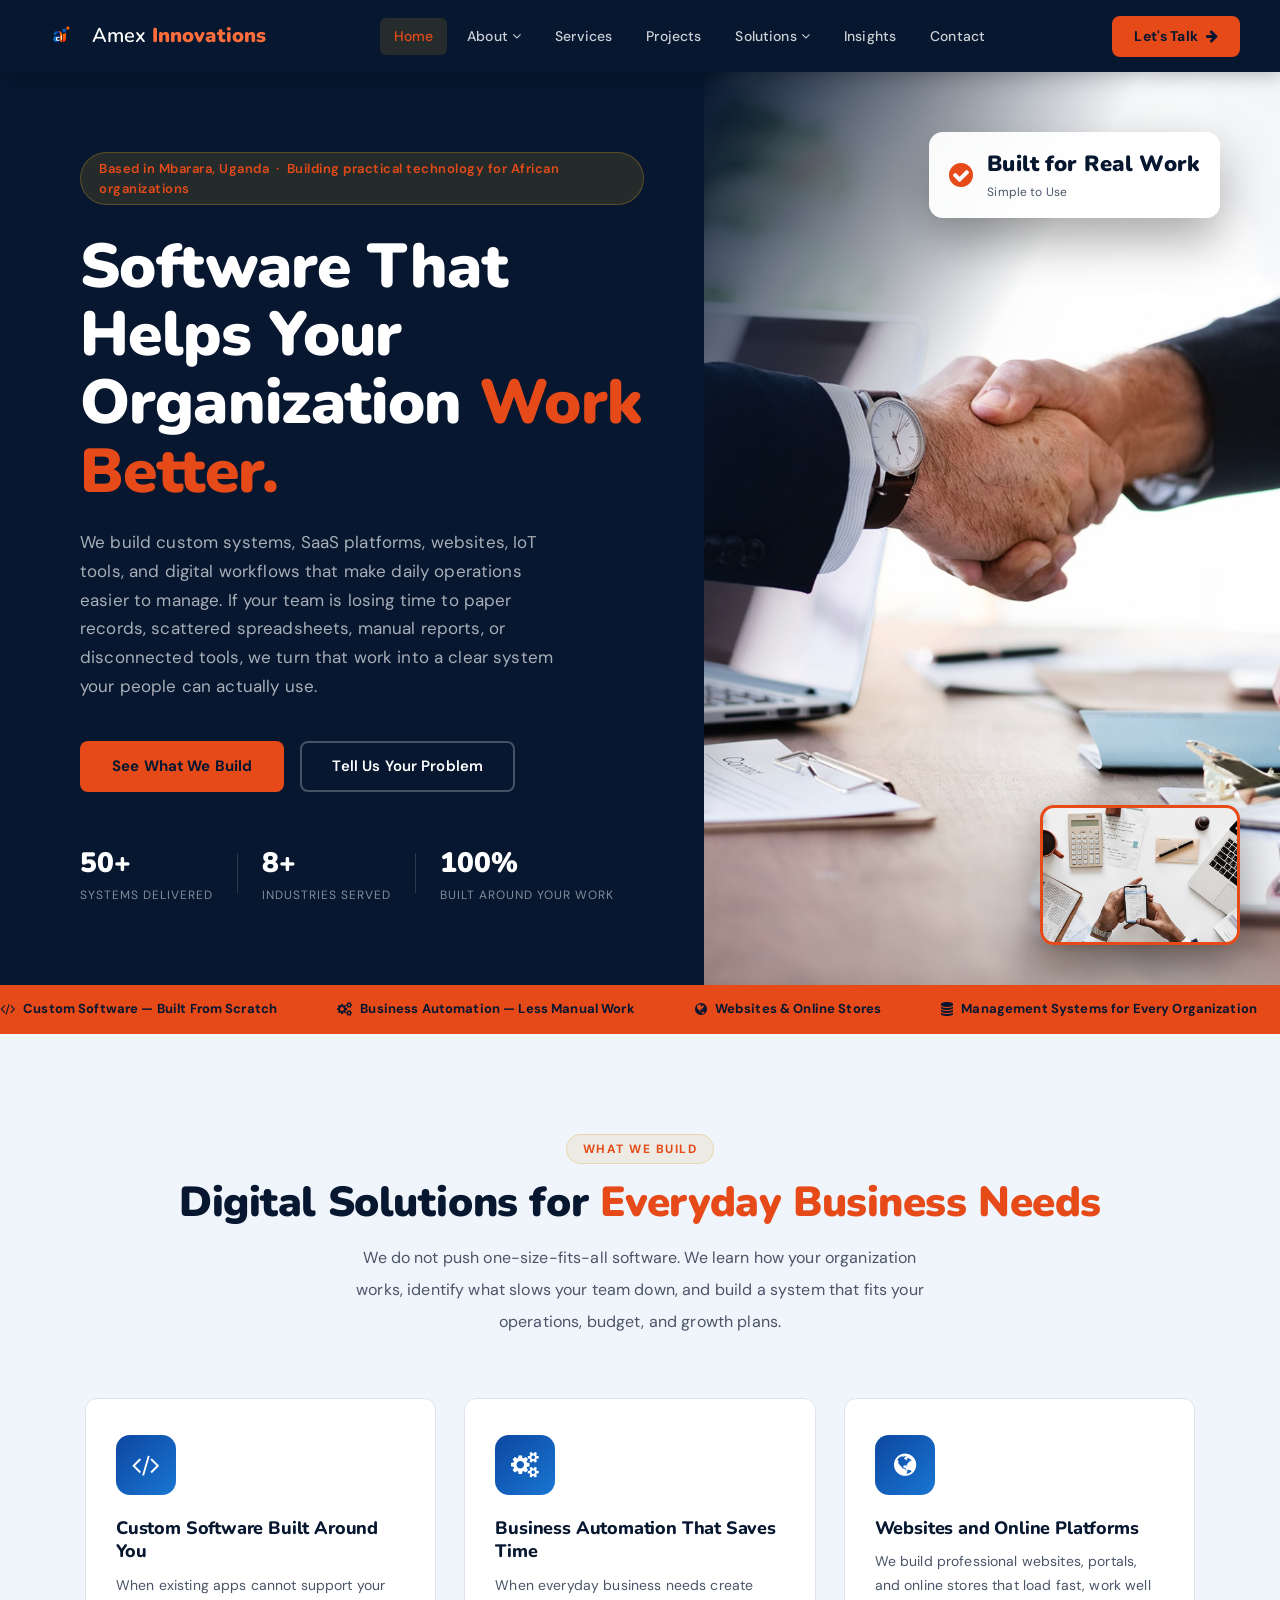
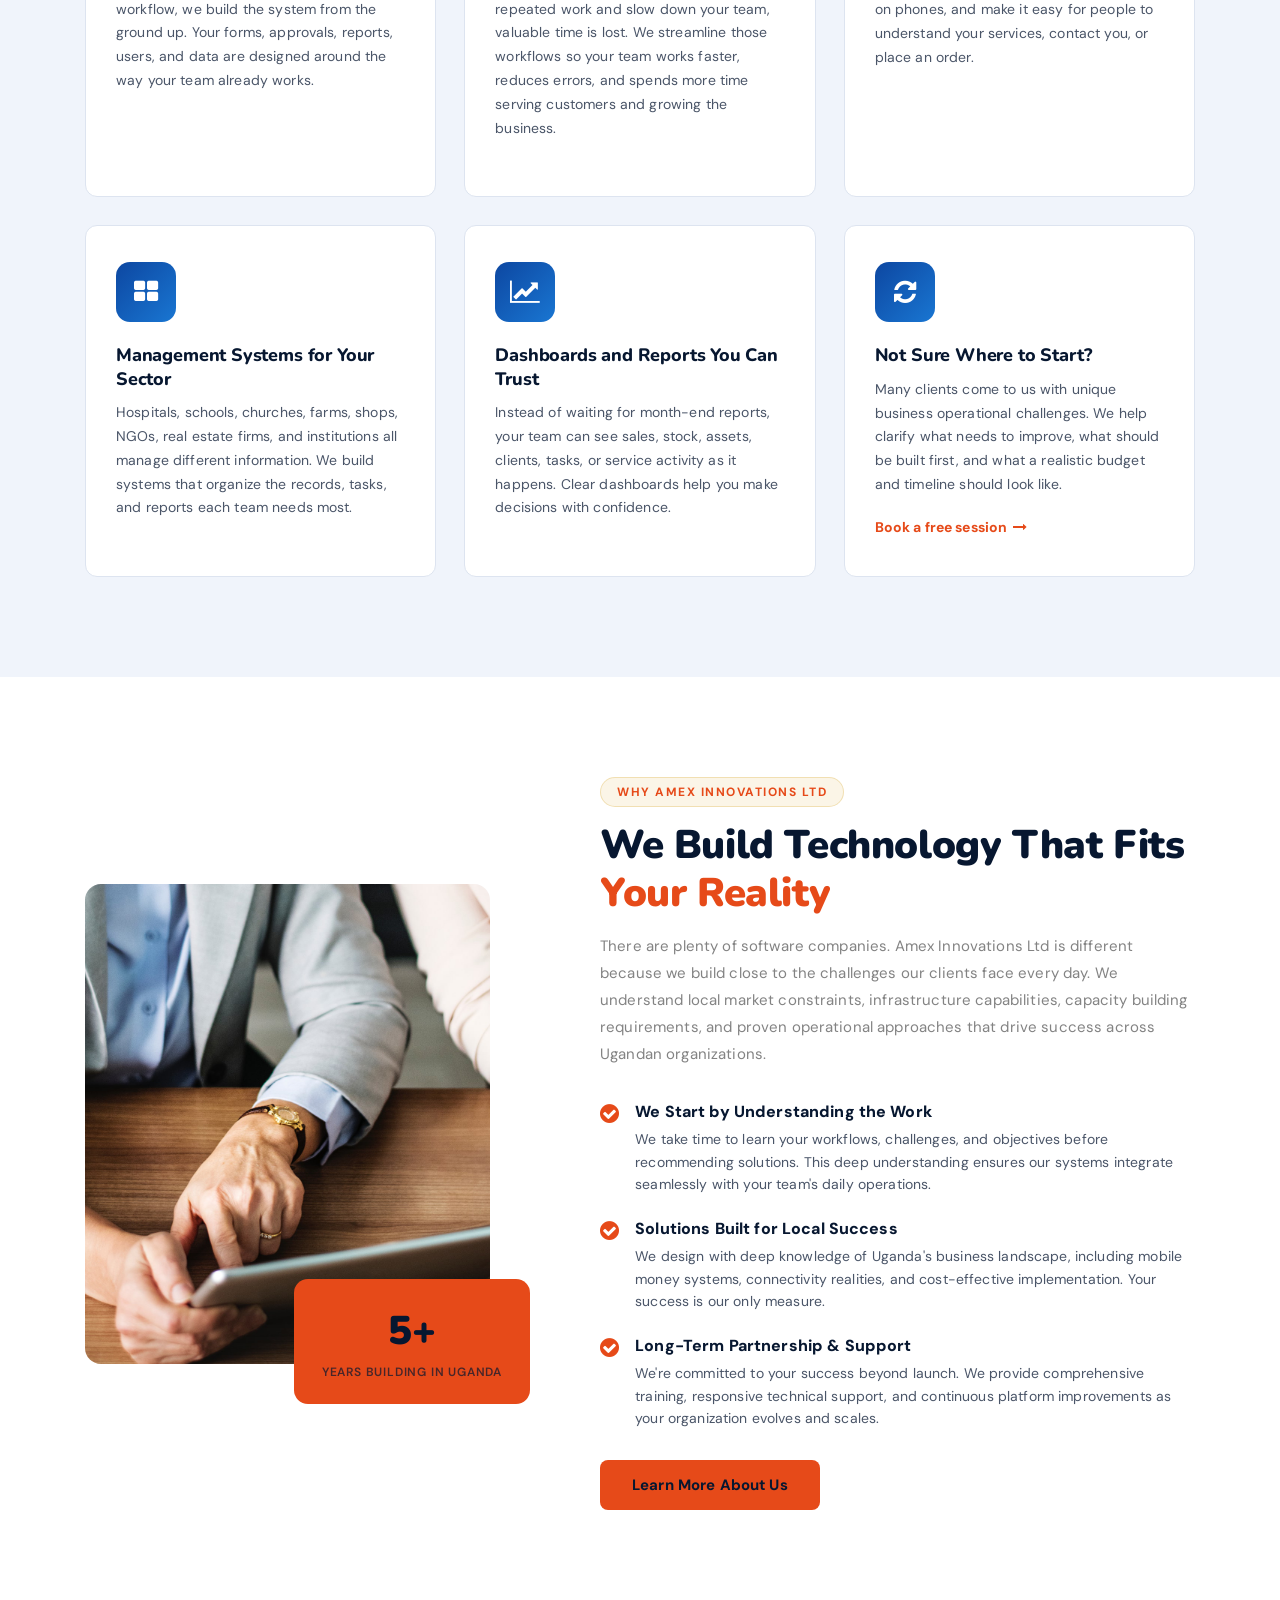
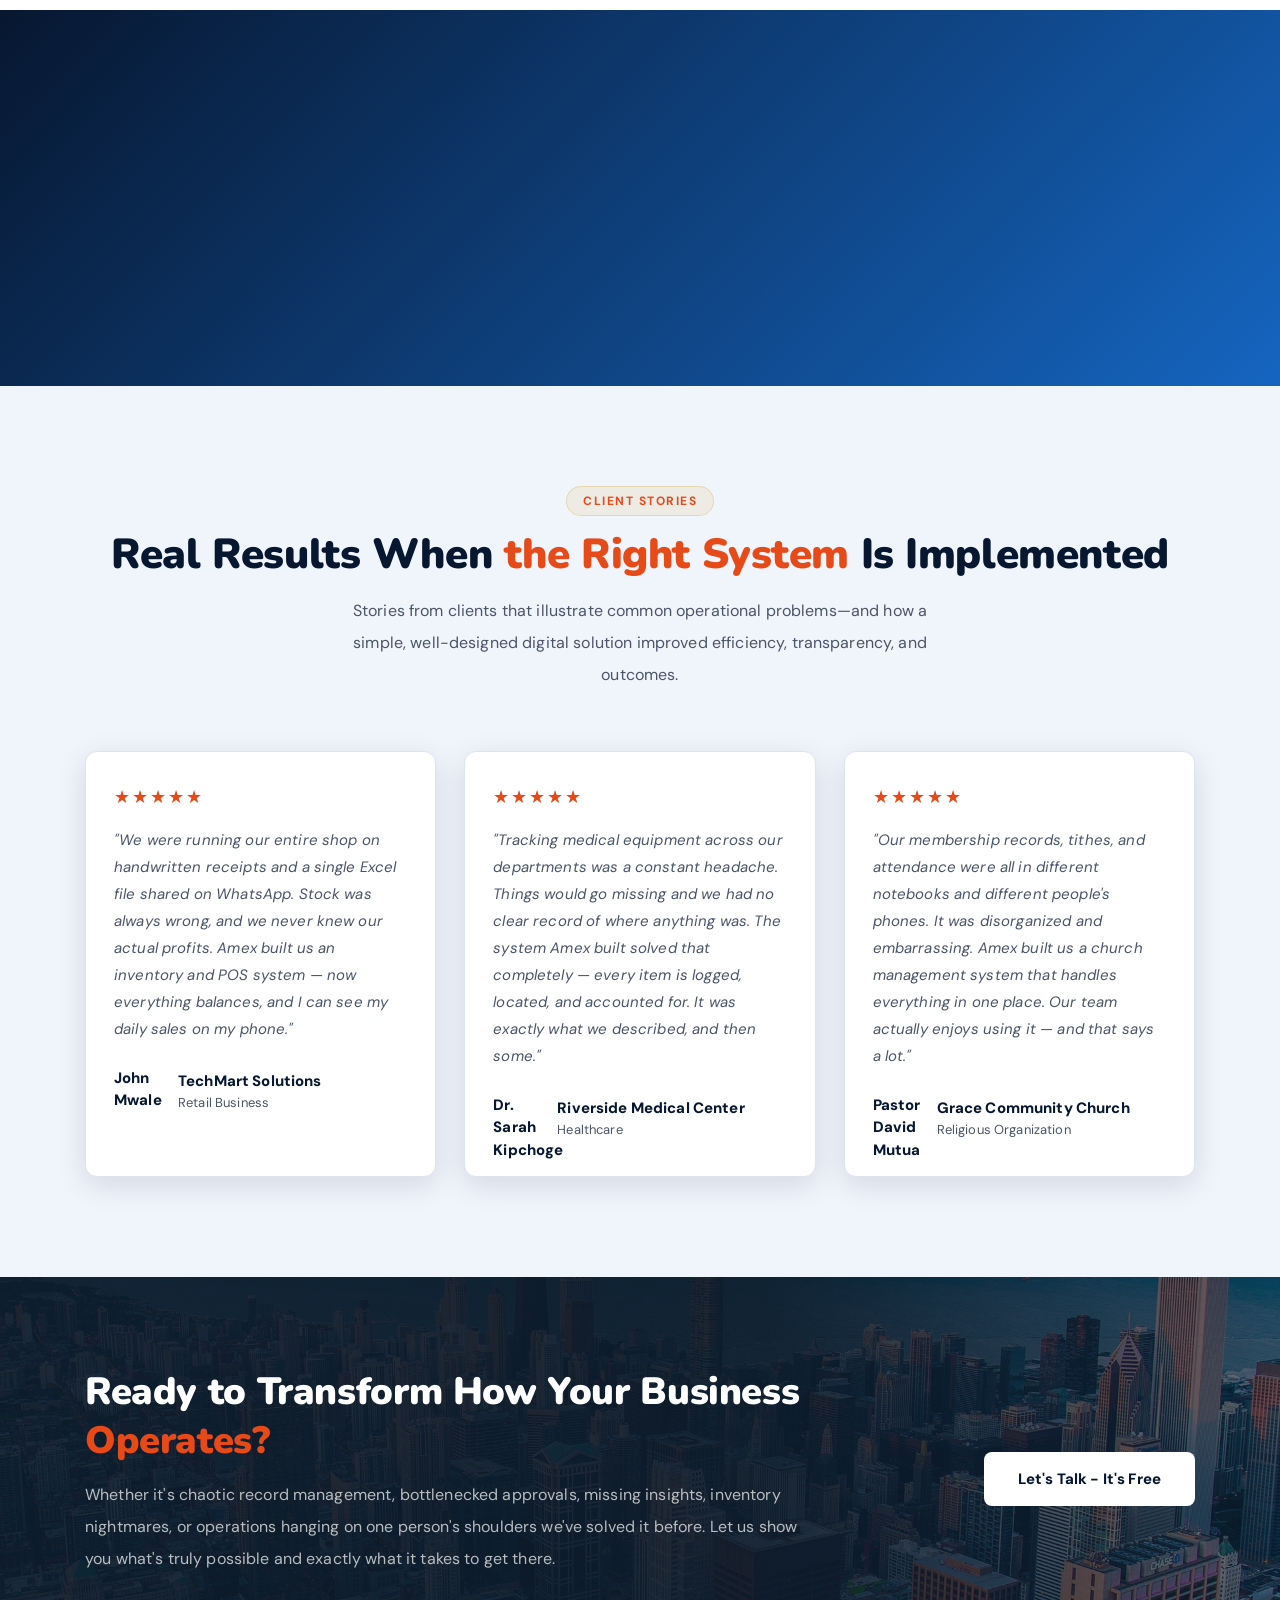
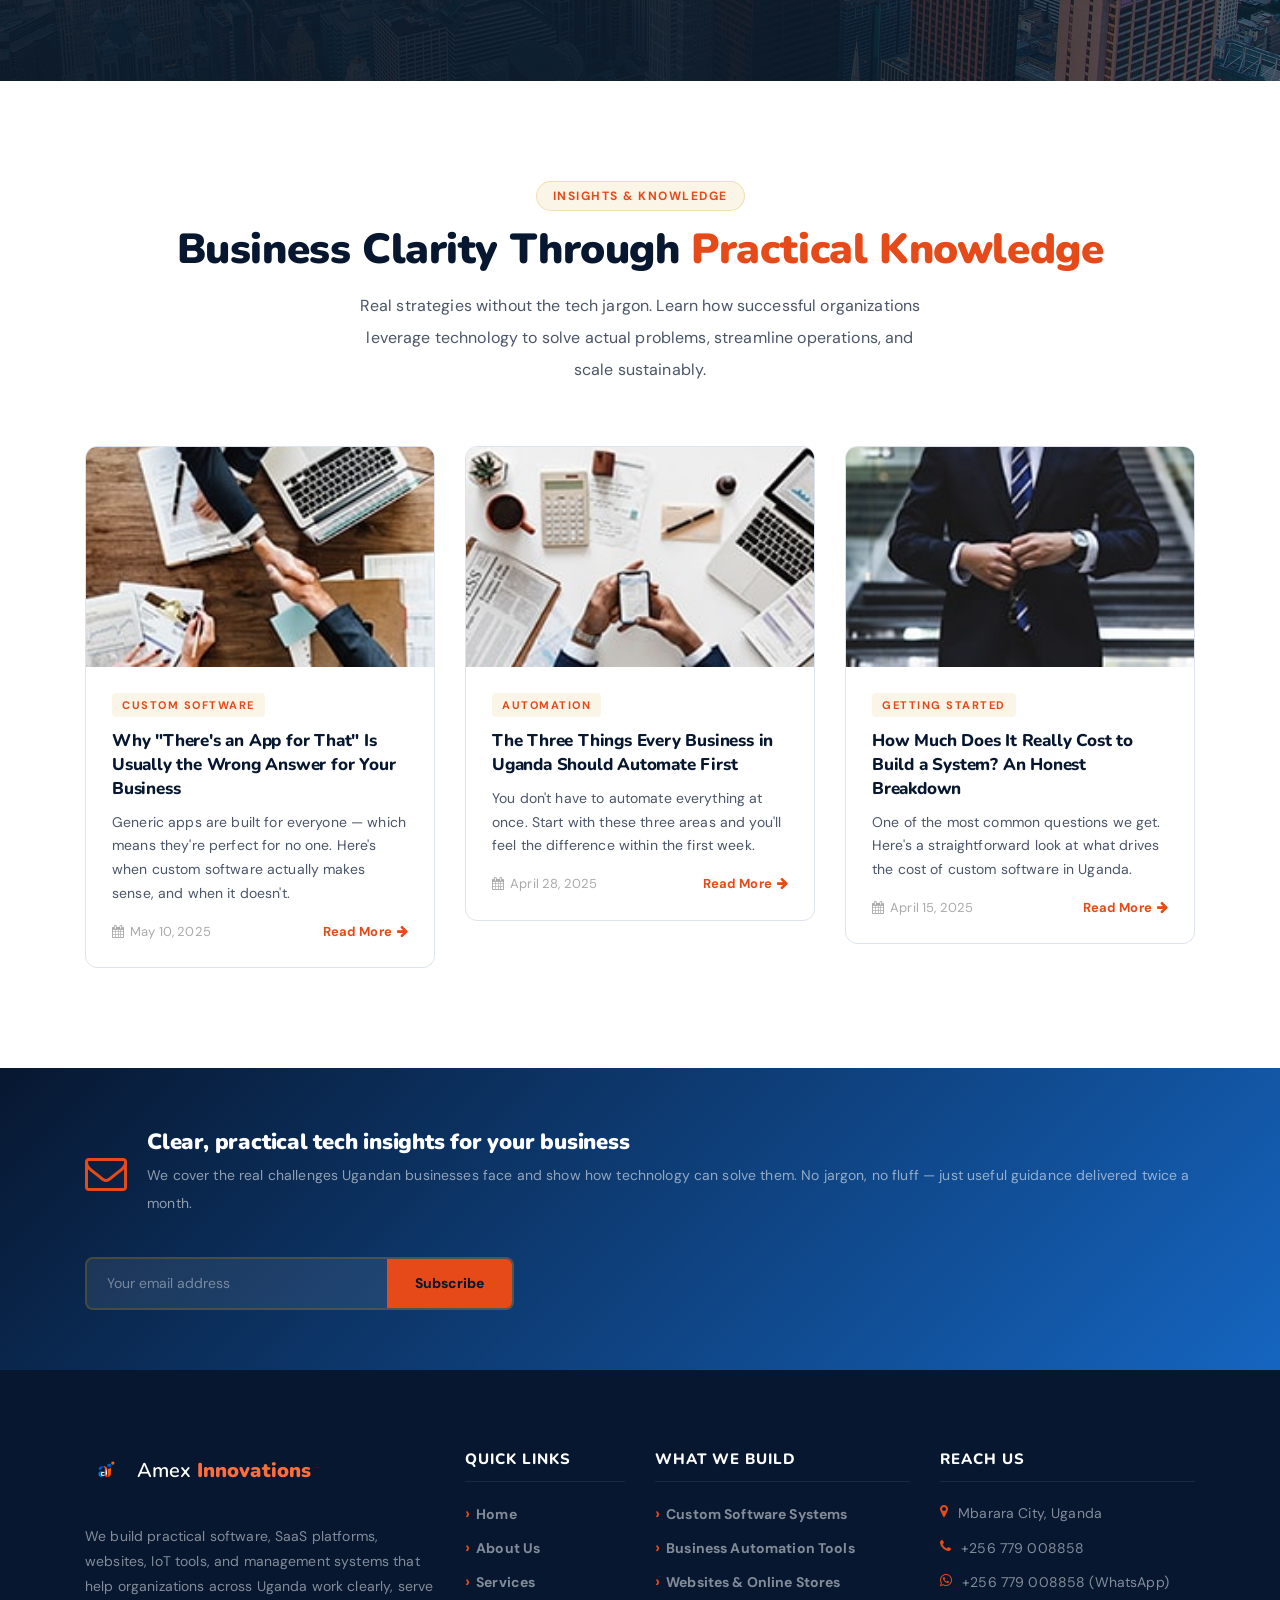
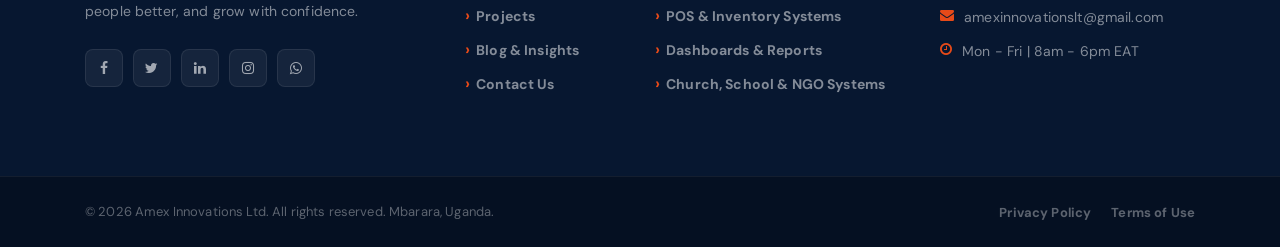
==== commit 3b7f2d3d: "Update site business copy" ====
--- a/index.html
+++ b/index.html
@@ -3,11 +3,11 @@
 
 <head>
     <meta charset="UTF-8">
-    <meta name="description" content="Amex Innovations Ltd builds custom software, management systems, and digital tools for businesses, hospitals, schools, churches, and organizations across Uganda.">
+    <meta name="description" content="Amex Innovations Ltd builds practical software, management systems, SaaS platforms, IoT tools, and digital solutions for businesses and organizations across Uganda.">
     <meta http-equiv="X-UA-Compatible" content="IE=edge">
     <meta name="viewport" content="width=device-width, initial-scale=1, shrink-to-fit=no">
 
-    <title>Amex Innovations Ltd — We Build the Systems Your Business Actually Needs</title>
+    <title>Amex Innovations Ltd - Practical Software for Growing Organizations</title>
 
     <link rel="icon" href="img/core-img/favicon.ico">
     <link rel="stylesheet" href="style.css">
@@ -46,13 +46,13 @@
                     <li><a href="services.html">Services</a></li>
                     <li><a href="projects.html">Projects</a></li>
                     <li class="has-drop">
-                        <a href="#">Solutions <i class="fa fa-angle-down"></i></a>
+                        <a href="services.html">Solutions <i class="fa fa-angle-down"></i></a>
                         <ul class="ve-dropdown">
-                            <li><a href="#">Businesses &amp; Retail Shops</a></li>
-                            <li><a href="#">Hospitals &amp; Clinics</a></li>
-                            <li><a href="#">Schools &amp; NGOs</a></li>
-                            <li><a href="#">Churches &amp; Faith Orgs</a></li>
-                            <li><a href="#">Startups &amp; Entrepreneurs</a></li>
+                            <li><a href="services.html">Business &amp; Retail Systems</a></li>
+                            <li><a href="services.html">Healthcare Systems</a></li>
+                            <li><a href="services.html">School &amp; NGO Systems</a></li>
+                            <li><a href="services.html">Church &amp; Community Tools</a></li>
+                            <li><a href="services.html">Startup &amp; SaaS Platforms</a></li>
                         </ul>
                     </li>
                     <li><a href="post.html">Insights</a></li>
@@ -75,7 +75,7 @@
                 <li><a href="about.html">About</a></li>
                 <li><a href="services.html">Services</a></li>
                 <li><a href="projects.html">Projects</a></li>
-                <li><a href="#">Solutions</a></li>
+                <li><a href="services.html">Solutions</a></li>
                 <li><a href="post.html">Insights</a></li>
                 <li><a href="contact.html">Contact</a></li>
             </ul>
@@ -85,9 +85,9 @@
     <!-- ===== HERO ===== -->
     <section class="ve-hero">
         <div class="ve-hero-left">
-            <span class="ve-hero-badge">Based in Kampala, Uganda &nbsp;·&nbsp; Building for African Businesses</span>
-            <h1>Your Business Deserves Better Than <span class="ve-highlight">Spreadsheets.</span></h1>
-            <p>We build the software, systems, and digital tools that help your business run properly. From tracking stock to managing clients, automating reports to taking orders online — if something in your operations is slow, messy, or manual, we fix it with technology that actually works.</p>
+            <span class="ve-hero-badge">Based in Mbarara, Uganda &nbsp;·&nbsp; Building practical technology for African organizations</span>
+            <h1>Software That Helps Your Organization <span class="ve-highlight">Work Better.</span></h1>
+            <p>We build custom systems, SaaS platforms, websites, IoT tools, and digital workflows that make daily operations easier to manage. If your team is losing time to paper records, scattered spreadsheets, manual reports, or disconnected tools, we turn that work into a clear system your people can actually use.</p>
             <div class="ve-hero-btns">
                 <a href="services.html" class="ve-btn-primary">See What We Build</a>
                 <a href="contact.html" class="ve-btn-ghost">Tell Us Your Problem</a>
@@ -105,7 +105,7 @@
                 <div class="ve-stat-divider"></div>
                 <div class="ve-stat">
                     <strong>100%</strong>
-                    <span>Custom Built</span>
+                    <span>Built Around Your Work</span>
                 </div>
             </div>
         </div>
@@ -115,8 +115,8 @@
             <div class="ve-float-card">
                 <i class="fa fa-check-circle" style="color:#E64A19;"></i>
                 <div>
-                    <strong>Problem Solved</strong>
-                    <span>Built for You</span>
+                    <strong>Built for Real Work</strong>
+                    <span>Simple to Use</span>
                 </div>
             </div>
         </div>
@@ -130,7 +130,7 @@
             <span><i class="fa fa-globe"></i> Websites &amp; Online Stores</span>
             <span><i class="fa fa-database"></i> Management Systems for Every Organization</span>
             <span><i class="fa fa-line-chart"></i> Live Dashboards &amp; Automated Reports</span>
-            <span><i class="fa fa-map-marker"></i> Kampala, Uganda — Serving All of East Africa</span>
+            <span><i class="fa fa-map-marker"></i> Mbarara, Uganda - Serving Uganda and East Africa</span>
             <span><i class="fa fa-mobile"></i> Works on Any Device, Anywhere</span>
             <span><i class="fa fa-code"></i> Custom Software — Built From Scratch</span>
             <span><i class="fa fa-cogs"></i> Business Automation — Less Manual Work</span>
@@ -143,50 +143,45 @@
         <div class="container">
             <div class="ve-section-header text-center">
                 <span class="ve-section-tag">What We Build</span>
-                <h2>Real Solutions for <span>Real Businesses</span></h2>
-                <p>We don't sell packaged software with features you'll never use. Every system we build starts with understanding your specific challenge — then we build exactly what solves it.</p>
+                <h2>Digital Solutions for <span>Everyday Business Needs</span></h2>
+                <p>We do not push one-size-fits-all software. We learn how your organization works, identify what slows your team down, and build a system that fits your operations, budget, and growth plans.</p>
             </div>
             <div class="ve-services-grid">
 
                 <div class="ve-service-card wow fadeInUp" data-wow-delay="100ms">
                     <div class="ve-service-icon"><i class="fa fa-code"></i></div>
-                    <h4>Custom Software, Built Around You</h4>
-                    <p>If your business has a process that no app on the market handles properly, we build it from the ground up. Your workflow, your rules, your system — not a template with your logo stuck on it.</p>
-                    <a href="services.html" class="ve-card-link">See how it works <i class="fa fa-long-arrow-right"></i></a>
+                    <h4>Custom Software Built Around You</h4>
+                    <p>When existing apps cannot support your workflow, we build the system from the ground up. Your forms, approvals, reports, users, and data are designed around the way your team already works.</p>
                 </div>
 
                 <div class="ve-service-card wow fadeInUp" data-wow-delay="200ms">
                     <div class="ve-service-icon"><i class="fa fa-cogs"></i></div>
-                    <h4>Stop Doing the Same Thing Twice</h4>
-                    <p>If your staff is manually copying data between WhatsApp, Excel, and paper every day — that's money and time going to waste. We automate the repetitive parts so your team can focus on what actually moves the business.</p>
-                    <a href="services.html" class="ve-card-link">See how it works <i class="fa fa-long-arrow-right"></i></a>
+                    <h4>Business Automation That Saves Time</h4>
+                    <p>When everyday business needs create repeated work and slow down your team, valuable time is lost. We streamline those workflows so your team works faster, reduces errors, and spends more time serving customers and growing the business.</p>
                 </div>
 
                 <div class="ve-service-card wow fadeInUp" data-wow-delay="300ms">
                     <div class="ve-service-icon"><i class="fa fa-globe"></i></div>
-                    <h4>Your Business Online, Done Right</h4>
-                    <p>A website that looks good but doesn't bring in clients is just a digital brochure. We build websites and online stores that work — fast, mobile-friendly, and set up to turn visitors into customers.</p>
-                    <a href="services.html" class="ve-card-link">See how it works <i class="fa fa-long-arrow-right"></i></a>
+                    <h4>Websites and Online Platforms</h4>
+                    <p>We build professional websites, portals, and online stores that load fast, work well on phones, and make it easy for people to understand your services, contact you, or place an order.</p>
                 </div>
 
                 <div class="ve-service-card wow fadeInUp" data-wow-delay="400ms">
                     <div class="ve-service-icon"><i class="fa fa-th-large"></i></div>
-                    <h4>A System for Every Organization</h4>
-                    <p>Running a hospital? A church? A school? A retail shop? A real estate firm? Each one has different records to manage. We build systems for all of them — ones your team will actually use without complaining.</p>
-                    <a href="services.html" class="ve-card-link">See how it works <i class="fa fa-long-arrow-right"></i></a>
+                    <h4>Management Systems for Your Sector</h4>
+                    <p>Hospitals, schools, churches, farms, shops, NGOs, real estate firms, and institutions all manage different information. We build systems that organize the records, tasks, and reports each team needs most.</p>
                 </div>
 
                 <div class="ve-service-card wow fadeInUp" data-wow-delay="500ms">
                     <div class="ve-service-icon"><i class="fa fa-line-chart"></i></div>
-                    <h4>Know Your Numbers — Always</h4>
-                    <p>No more waiting until end of month to know how sales are going. We build live dashboards and automated reports so you see exactly what's happening in your business the moment it happens.</p>
-                    <a href="services.html" class="ve-card-link">See how it works <i class="fa fa-long-arrow-right"></i></a>
+                    <h4>Dashboards and Reports You Can Trust</h4>
+                    <p>Instead of waiting for month-end reports, your team can see sales, stock, assets, clients, tasks, or service activity as it happens. Clear dashboards help you make decisions with confidence.</p>
                 </div>
 
                 <div class="ve-service-card wow fadeInUp" data-wow-delay="600ms">
                     <div class="ve-service-icon"><i class="fa fa-refresh"></i></div>
-                    <h4>Not Sure Where to Start? We'll Guide You</h4>
-                    <p>Many of our clients came to us with no clear idea of what they needed — just a problem they needed solved. We sit with you, understand your operations, and tell you exactly what technology can do for you and what it'll cost.</p>
+                    <h4>Not Sure Where to Start?</h4>
+                    <p>Many clients come to us with unique business operational challenges. We help clarify what needs to improve, what should be built first, and what a realistic budget and timeline should look like.</p>
                     <a href="contact.html" class="ve-card-link">Book a free session <i class="fa fa-long-arrow-right"></i></a>
                 </div>
 
@@ -209,29 +204,30 @@
                 </div>
                 <div class="col-12 col-lg-7 wow fadeInRight" data-wow-delay="200ms">
                     <div class="ve-whyus-content">
-                        <span class="ve-section-tag">Why Amex Innovations</span>
+                        <span class="ve-section-tag">Why Amex Innovations Ltd</span>
                         <h2>We Build Technology That Fits <span>Your Reality</span></h2>
-                        <p>There are plenty of software companies. What makes Amex different is that we are right here — in Kampala, working with businesses like yours every day. We understand local challenges, local budgets, and local ways of working. That understanding shapes every system we deliver.</p>
+                        <p>There are plenty of software companies. Amex Innovations Ltd is different because we build close to the challenges our clients face every day.
+                             We understand local market constraints, infrastructure capabilities, capacity building requirements, and proven operational approaches that drive success across Ugandan organizations.</p>
                         <div class="ve-checklist">
                             <div class="ve-check-item">
                                 <i class="fa fa-check-circle"></i>
                                 <div>
-                                    <strong>We Start by Listening, Not Coding</strong>
-                                    <p>We spend real time understanding how your organization works before suggesting any solution. That's why our systems feel like they were made for you — because they were.</p>
+                                    <strong>We Start by Understanding the Work</strong>
+                                    <p>We take time to learn your workflows, challenges, and objectives before recommending solutions. This deep understanding ensures our systems integrate seamlessly with your team's daily operations.</p>
                                 </div>
                             </div>
                             <div class="ve-check-item">
                                 <i class="fa fa-check-circle"></i>
                                 <div>
-                                    <strong>We Build for Uganda, Not Silicon Valley</strong>
-                                    <p>We know local business culture, mobile money, connectivity realities, and what "affordable" actually means here. Every decision we make is informed by that context.</p>
+                                    <strong>Solutions Built for Local Success</strong>
+                                    <p>We design with deep knowledge of Uganda's business landscape, including mobile money systems, connectivity realities, and cost-effective implementation. Your success is our only measure.</p>
                                 </div>
                             </div>
                             <div class="ve-check-item">
                                 <i class="fa fa-check-circle"></i>
                                 <div>
-                                    <strong>We Don't Disappear After Launch</strong>
-                                    <p>Handing over the system is not the finish line for us. We train your team, respond to issues quickly, and keep improving the system as your business grows and changes.</p>
+                                    <strong>Long-Term Partnership &amp; Support</strong>
+                                    <p>We're committed to your success beyond launch. We provide comprehensive training, responsive technical support, and continuous platform improvements as your organization evolves and scales.</p>
                                 </div>
                             </div>
                         </div>
@@ -263,8 +259,8 @@
                 </div>
                 <div class="ve-counter-item wow fadeInUp" data-wow-delay="400ms">
                     <i class="fa fa-map-marker"></i>
-                    <strong class="counter" data-count="5">0</strong><span>+ Yrs</span>
-                    <p>Working in Uganda</p>
+                    <strong class="counter" data-count="5">0</strong><span>+</span>
+                    <p>Years of Excellence in Service</p>
                 </div>
             </div>
         </div>
@@ -275,8 +271,8 @@
         <div class="container">
             <div class="ve-section-header text-center">
                 <span class="ve-section-tag">Client Stories</span>
-                <h2>What Happens After <span>We Get Involved</span></h2>
-                <p>These are the kinds of problems our clients brought to us — and what changed after we built the right system for them.</p>
+                <h2>Real Results When <span>the Right System</span> Is Implemented</h2>
+                <p>Stories from clients that illustrate common operational problems—and how a simple, well-designed digital solution improved efficiency, transparency, and outcomes.</p>
             </div>
             <div class="ve-testi-grid">
 
@@ -284,8 +280,8 @@
                     <div class="ve-testi-stars">&#9733;&#9733;&#9733;&#9733;&#9733;</div>
                     <p>"We were running our entire shop on handwritten receipts and a single Excel file shared on WhatsApp. Stock was always wrong, and we never knew our actual profits. Amex built us an inventory and POS system — now everything balances, and I can see my daily sales on my phone."</p>
                     <div class="ve-testi-author">
-                        <div class="ve-testi-avatar bg-img" style="background-image:url(img/bg-img/32.jpg);"></div>
-                        <div><strong>Retail Business Owner</strong><span>Kampala, Uganda</span></div>
+                        <div class="ve-testi-avatar"><strong>John Mwale</strong></div>
+                        <div><strong>TechMart Solutions</strong><span>Retail Business</span></div>
                     </div>
                 </div>
 
@@ -293,8 +289,8 @@
                     <div class="ve-testi-stars">&#9733;&#9733;&#9733;&#9733;&#9733;</div>
                     <p>"Tracking medical equipment across our departments was a constant headache. Things would go missing and we had no clear record of where anything was. The system Amex built solved that completely — every item is logged, located, and accounted for. It was exactly what we described, and then some."</p>
                     <div class="ve-testi-author">
-                        <div class="ve-testi-avatar bg-img" style="background-image:url(img/bg-img/33.jpg);"></div>
-                        <div><strong>Hospital Administrator</strong><span>Uganda</span></div>
+                            <div class="ve-testi-avatar"><strong>Dr. Sarah Kipchoge</strong></div>
+                        <div><strong>Riverside Medical Center</strong><span>Healthcare</span></div>
                     </div>
                 </div>
 
@@ -302,8 +298,8 @@
                     <div class="ve-testi-stars">&#9733;&#9733;&#9733;&#9733;&#9733;</div>
                     <p>"Our membership records, tithes, and attendance were all in different notebooks and different people's phones. It was disorganized and embarrassing. Amex built us a church management system that handles everything in one place. Our team actually enjoys using it — and that says a lot."</p>
                     <div class="ve-testi-author">
-                        <div class="ve-testi-avatar bg-img" style="background-image:url(img/bg-img/14.jpg);"></div>
-                        <div><strong>Church Administrator</strong><span>Uganda</span></div>
+                        <div class="ve-testi-avatar"><strong>Pastor David Mutua</strong></div>
+                        <div><strong>Grace Community Church</strong><span>Religious Organization</span></div>
                     </div>
                 </div>
 
@@ -317,11 +313,11 @@
         <div class="container ve-cta-content">
             <div class="row align-items-center">
                 <div class="col-12 col-lg-8">
-                    <h2>Got a Problem in Your Business That <span>Technology Could Fix?</span></h2>
-                    <p>Tell us what you're dealing with — disorganized records, manual processes, no proper system — and we'll show you what's possible. The first conversation is free, and there's no pressure to commit.</p>
+                    <h2>Ready to Transform How Your Business <span>Operates?</span></h2>
+                    <p>Whether it's chaotic record management, bottlenecked approvals, missing insights, inventory nightmares, or operations hanging on one person's shoulders we've solved it before. Let us show you what's truly possible and exactly what it takes to get there.</p>
                 </div>
                 <div class="col-12 col-lg-4 text-lg-right">
-                    <a href="contact.html" class="ve-btn-white">Let's Talk — It's Free</a>
+                    <a href="contact.html" class="ve-btn-white">Let's Talk - It's Free</a>
                 </div>
             </div>
         </div>
@@ -331,9 +327,9 @@
     <section class="ve-section ve-insights-section">
         <div class="container">
             <div class="ve-section-header text-center">
-                <span class="ve-section-tag">From Our Blog</span>
-                <h2>Written for Business Owners <span>Who Want Clarity</span></h2>
-                <p>No jargon, no theory. Just straight talk about technology, how it applies to real Ugandan businesses, and what it actually costs to get started.</p>
+                <span class="ve-section-tag">Insights & Knowledge</span>
+                <h2>Business Clarity Through <span>Practical Knowledge</span></h2>
+                <p>Real strategies without the tech jargon. Learn how successful organizations leverage technology to solve actual problems, streamline operations, and scale sustainably.</p>
             </div>
             <div class="row">
 
@@ -393,8 +389,8 @@
                 <div class="ve-nl-left">
                     <i class="fa fa-envelope-o"></i>
                     <div>
-                        <h3>Straight Talk on Tech for Your Business</h3>
-                        <p>We write about real problems Ugandan businesses face and how technology solves them. No jargon, no fluff — just useful content, twice a month.</p>
+                        <h3>Clear, practical tech insights for your business</h3>
+                        <p>We cover the real challenges Ugandan businesses face and show how technology can solve them. No jargon, no fluff — just useful guidance delivered twice a month.</p>
                     </div>
                 </div>
                 <div class="ve-nl-right">
@@ -420,7 +416,7 @@
                             </span>
                             <span class="ve-logo-text">Amex <strong>Innovations</strong></span>
                         </a>
-                        <p>We build software, systems, and digital tools that help businesses, hospitals, schools, churches, and organizations across Uganda work properly — and grow confidently.</p>
+                        <p>We build practical software, SaaS platforms, websites, IoT tools, and management systems that help organizations across Uganda work clearly, serve people better, and grow with confidence.</p>
                         <div class="ve-social">
                             <a href="#" title="Facebook"><i class="fa fa-facebook"></i></a>
                             <a href="#" title="Twitter / X"><i class="fa fa-twitter"></i></a>
@@ -446,23 +442,23 @@
                 <div class="col-12 col-sm-6 col-lg-3 mb-50">
                     <h5 class="ve-footer-title">What We Build</h5>
                     <ul class="ve-footer-links">
-                        <li><a href="#">Custom Software Systems</a></li>
-                        <li><a href="#">Business Automation Tools</a></li>
-                        <li><a href="#">Websites &amp; Online Stores</a></li>
-                        <li><a href="#">POS &amp; Inventory Systems</a></li>
-                        <li><a href="#">Dashboards &amp; Reports</a></li>
-                        <li><a href="#">Church, School &amp; NGO Systems</a></li>
+                        <li><a href="services.html">Custom Software Systems</a></li>
+                        <li><a href="services.html">Business Automation Tools</a></li>
+                        <li><a href="services.html">Websites &amp; Online Stores</a></li>
+                        <li><a href="services.html">POS &amp; Inventory Systems</a></li>
+                        <li><a href="services.html">Dashboards &amp; Reports</a></li>
+                        <li><a href="services.html">Church, School &amp; NGO Systems</a></li>
                     </ul>
                 </div>
 
                 <div class="col-12 col-sm-6 col-lg-3 mb-50">
                     <h5 class="ve-footer-title">Reach Us</h5>
                     <ul class="ve-footer-contact">
-                        <li><i class="fa fa-map-marker"></i> Kampala, Uganda</li>
-                        <li><i class="fa fa-phone"></i> +256 700 000 000</li>
-                        <li><i class="fa fa-whatsapp"></i> +256 700 000 000 (WhatsApp)</li>
-                        <li><i class="fa fa-envelope"></i> info@amexinnovations.com</li>
-                        <li><i class="fa fa-clock-o"></i> Mon – Fri &nbsp;|&nbsp; 8am – 6pm EAT</li>
+                        <li><i class="fa fa-map-marker"></i> Mbarara City, Uganda</li>
+                        <li><i class="fa fa-phone"></i> +256 779 008858</li>
+                        <li><i class="fa fa-whatsapp"></i> +256 779 008858 (WhatsApp)</li>
+                        <li><i class="fa fa-envelope"></i> amexinnovationslt@gmail.com</li>
+                        <li><i class="fa fa-clock-o"></i> Mon - Fri | 8am - 6pm EAT</li>
                     </ul>
                 </div>
 
@@ -472,7 +468,7 @@
         <div class="ve-footer-bottom">
             <div class="container">
                 <div class="ve-footer-bottom-inner">
-                    <p>&copy; <script>document.write(new Date().getFullYear());</script> Amex Innovations Ltd. All rights reserved. Kampala, Uganda.</p>
+                    <p>&copy; <script>document.write(new Date().getFullYear());</script> Amex Innovations Ltd. All rights reserved. Mbarara, Uganda.</p>
                     <ul>
                         <li><a href="#">Privacy Policy</a></li>
                         <li><a href="#">Terms of Use</a></li>
--- a/style.css
+++ b/style.css
@@ -353,7 +353,7 @@
     background-color: #0e9c7f;
     color: #ffffff; }
 
-/* :: 3.7.0 Credit Button */
+/* :: 3.7.0 CTA Button */
 .credit-btn {
   -webkit-transition-duration: 500ms;
   transition-duration: 500ms;
--- a/css/custom-override.css
+++ b/css/custom-override.css
@@ -1,6 +1,6 @@
 /* ============================================================
-   VaultEdge — Custom Override CSS
-   Completely new visual identity: dark navy + gold accent
+   Amex Innovations - Custom Override CSS
+   Visual identity: dark navy + orange accent
    Fonts: Nunito (headings) + DM Sans (body)
    ============================================================ */
 
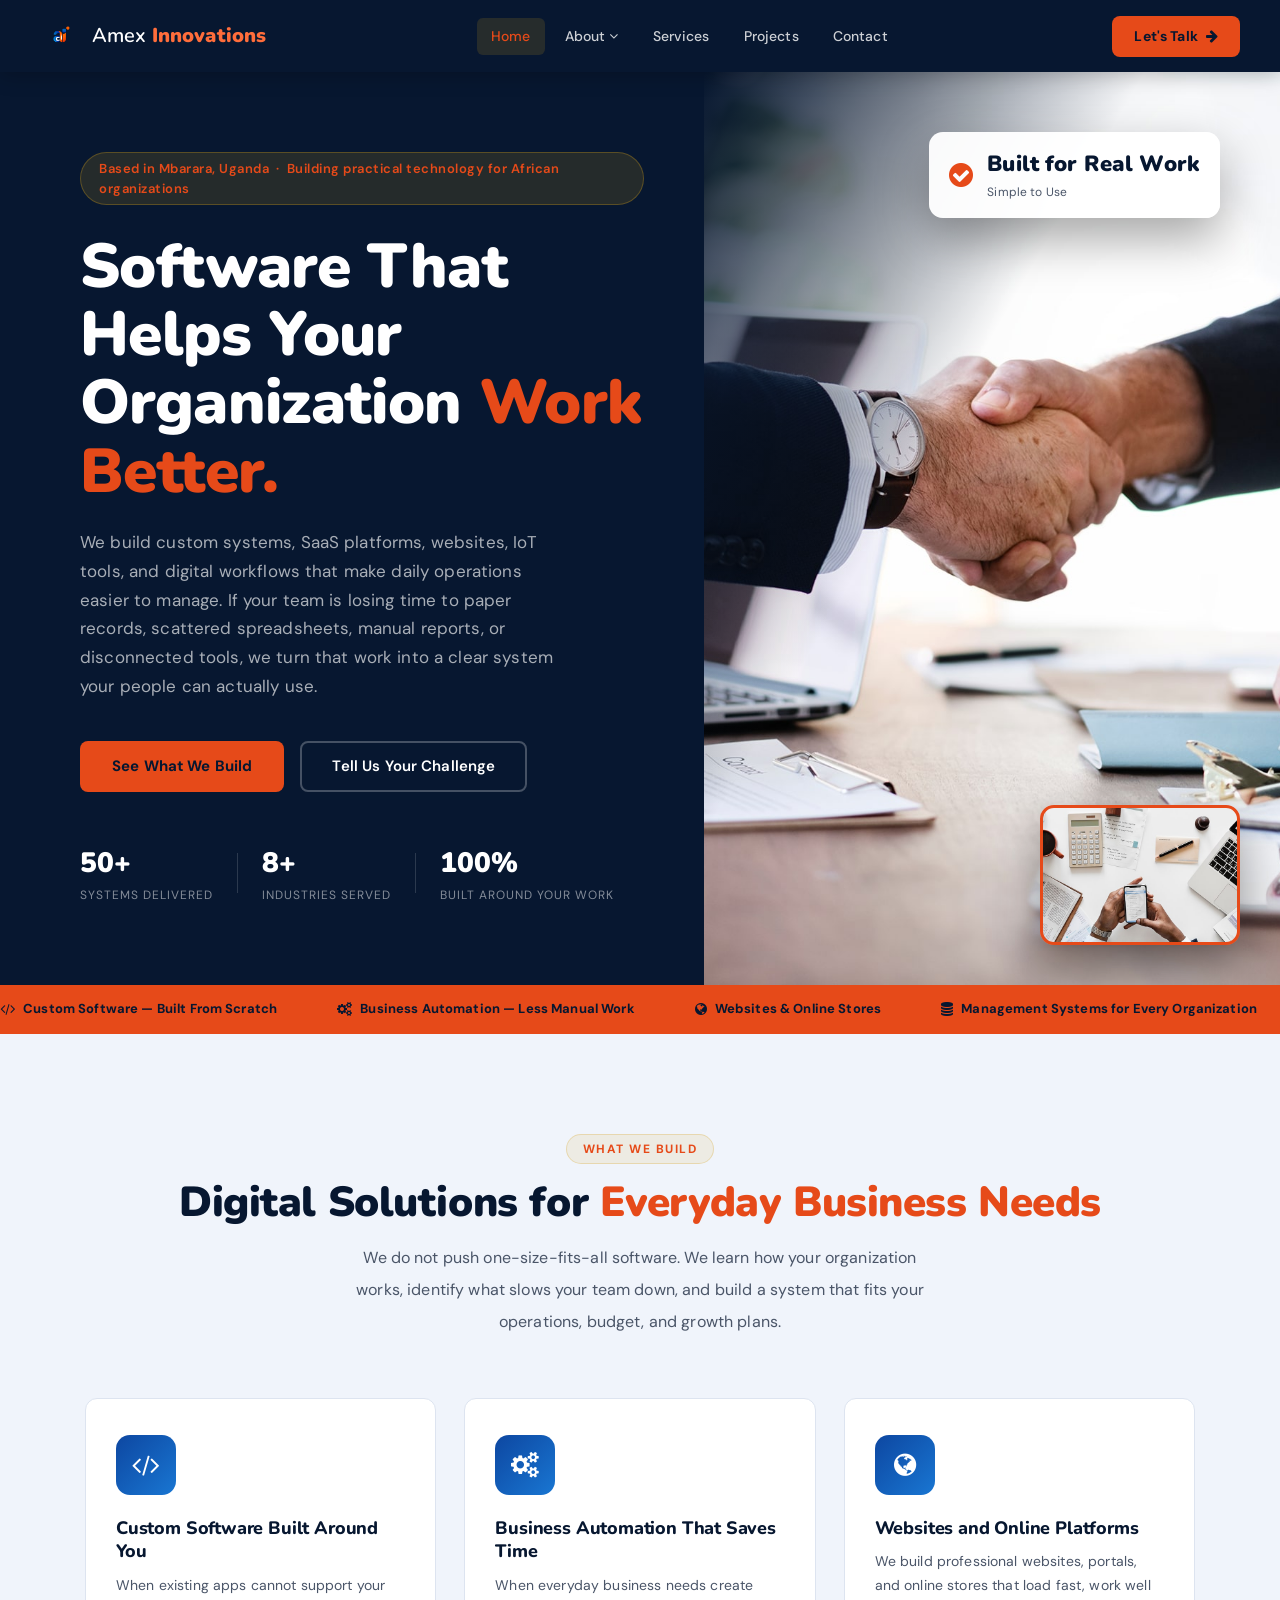
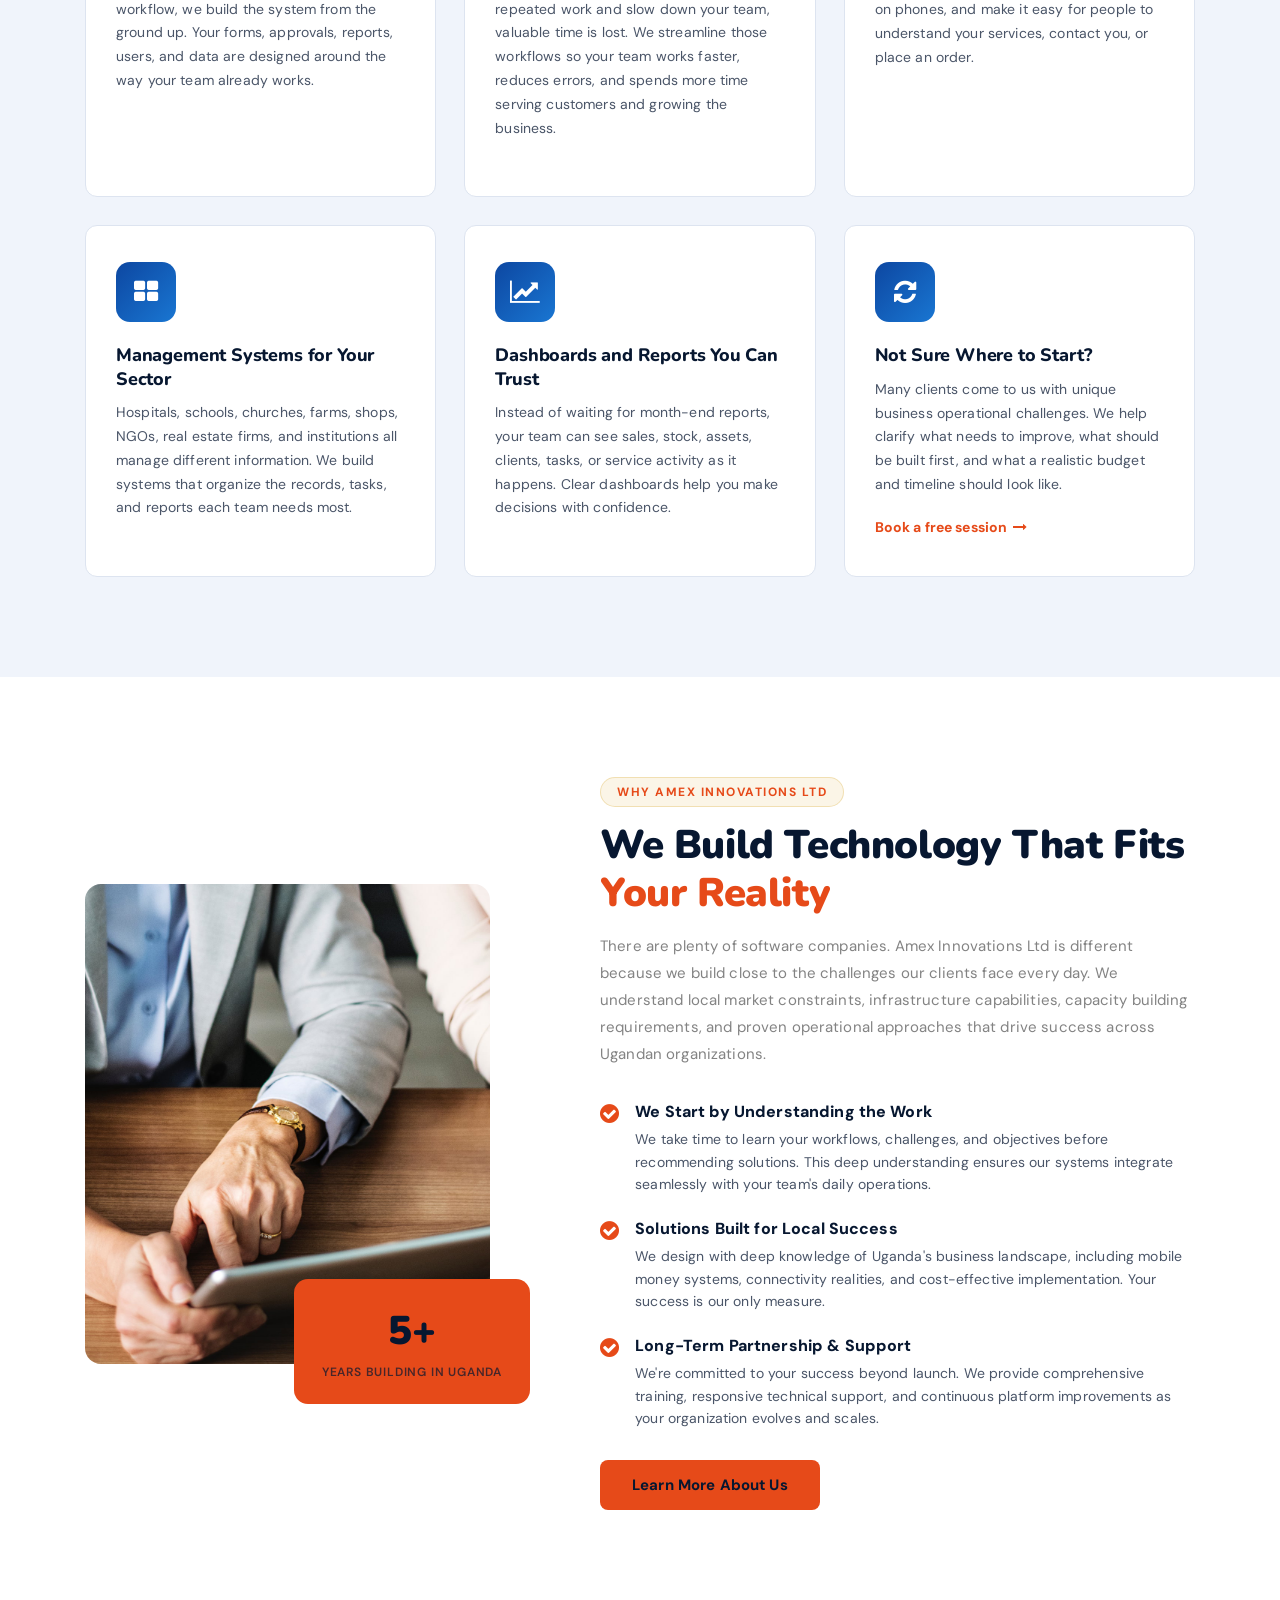
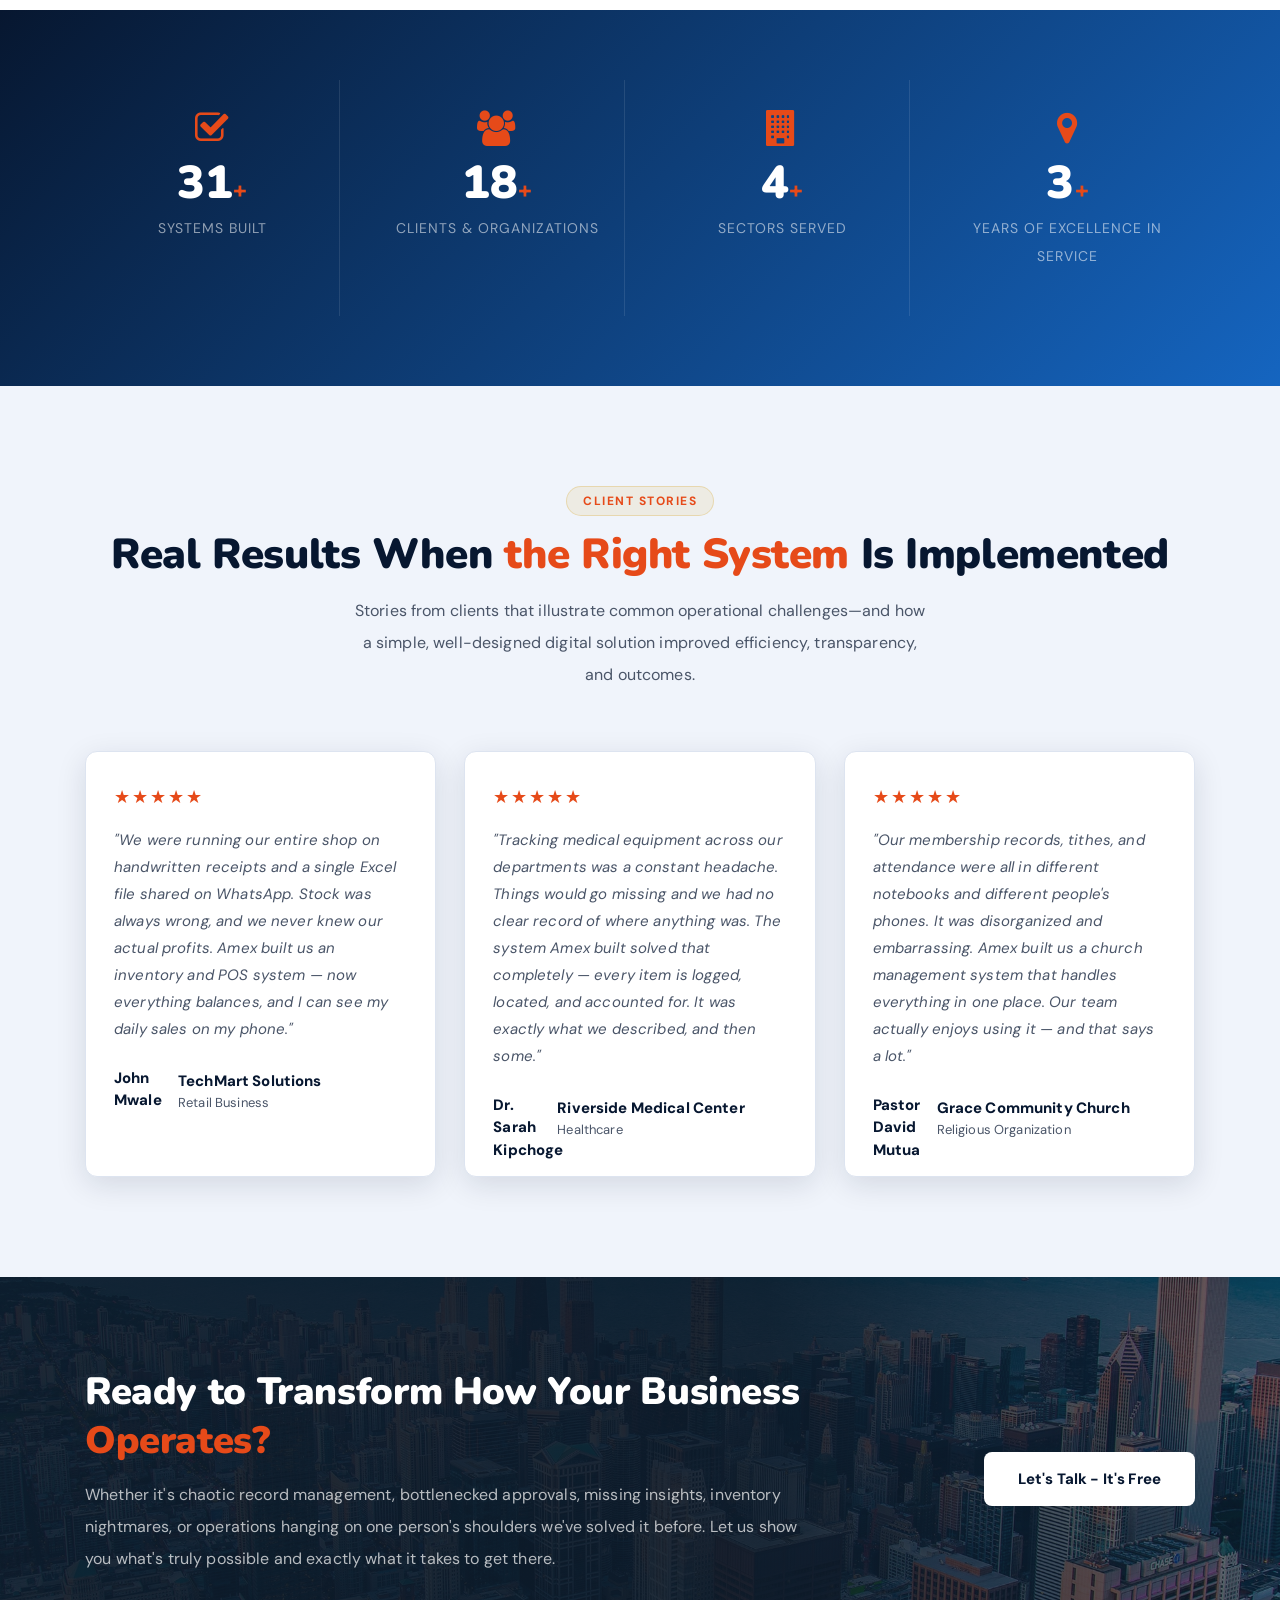
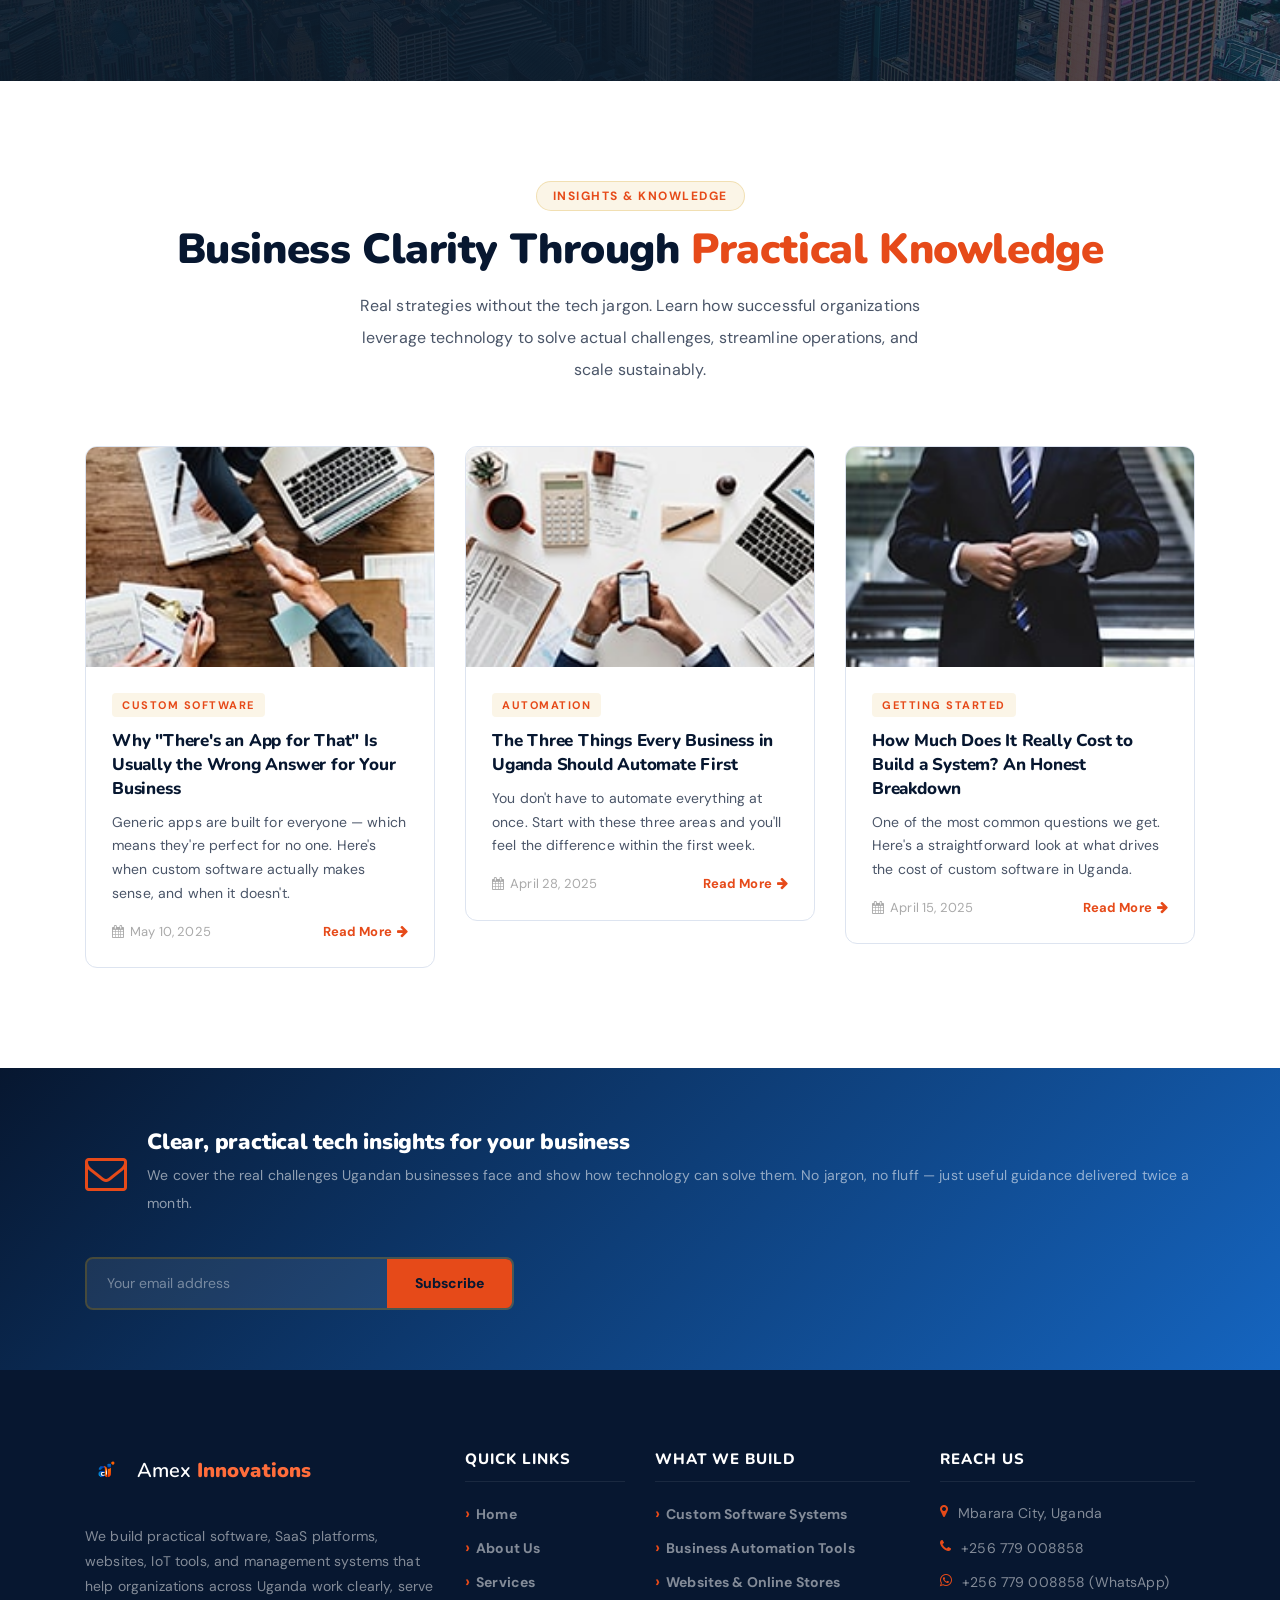
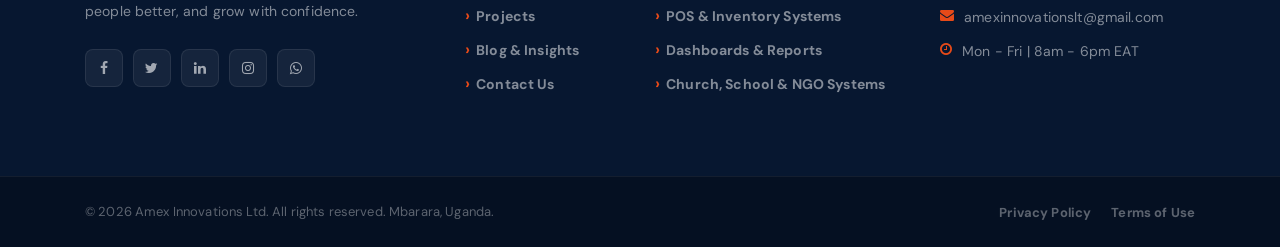
==== commit 09308a0b: "Update site content, nav, team photos, favicon and contact page polish - Remove Solutions and Insigh" ====
--- a/index.html
+++ b/index.html
@@ -9,7 +9,7 @@
 
     <title>Amex Innovations Ltd - Practical Software for Growing Organizations</title>
 
-    <link rel="icon" href="img/core-img/favicon.ico">
+    <link rel="icon" type="image/png" href="img/core-img/logo.png">
     <link rel="stylesheet" href="style.css">
     <link rel="stylesheet" href="css/custom-override.css">
 </head>
@@ -45,17 +45,6 @@
                     </li>
                     <li><a href="services.html">Services</a></li>
                     <li><a href="projects.html">Projects</a></li>
-                    <li class="has-drop">
-                        <a href="services.html">Solutions <i class="fa fa-angle-down"></i></a>
-                        <ul class="ve-dropdown">
-                            <li><a href="services.html">Business &amp; Retail Systems</a></li>
-                            <li><a href="services.html">Healthcare Systems</a></li>
-                            <li><a href="services.html">School &amp; NGO Systems</a></li>
-                            <li><a href="services.html">Church &amp; Community Tools</a></li>
-                            <li><a href="services.html">Startup &amp; SaaS Platforms</a></li>
-                        </ul>
-                    </li>
-                    <li><a href="post.html">Insights</a></li>
                     <li><a href="contact.html">Contact</a></li>
                 </ul>
             </nav>
@@ -75,8 +64,6 @@
                 <li><a href="about.html">About</a></li>
                 <li><a href="services.html">Services</a></li>
                 <li><a href="projects.html">Projects</a></li>
-                <li><a href="services.html">Solutions</a></li>
-                <li><a href="post.html">Insights</a></li>
                 <li><a href="contact.html">Contact</a></li>
             </ul>
         </div>
@@ -90,7 +77,7 @@
             <p>We build custom systems, SaaS platforms, websites, IoT tools, and digital workflows that make daily operations easier to manage. If your team is losing time to paper records, scattered spreadsheets, manual reports, or disconnected tools, we turn that work into a clear system your people can actually use.</p>
             <div class="ve-hero-btns">
                 <a href="services.html" class="ve-btn-primary">See What We Build</a>
-                <a href="contact.html" class="ve-btn-ghost">Tell Us Your Problem</a>
+                <a href="contact.html" class="ve-btn-ghost">Tell Us Your Challenge</a>
             </div>
             <div class="ve-hero-stats">
                 <div class="ve-stat">
@@ -272,7 +259,7 @@
             <div class="ve-section-header text-center">
                 <span class="ve-section-tag">Client Stories</span>
                 <h2>Real Results When <span>the Right System</span> Is Implemented</h2>
-                <p>Stories from clients that illustrate common operational problems—and how a simple, well-designed digital solution improved efficiency, transparency, and outcomes.</p>
+                <p>Stories from clients that illustrate common operational challenges—and how a simple, well-designed digital solution improved efficiency, transparency, and outcomes.</p>
             </div>
             <div class="ve-testi-grid">
 
@@ -329,7 +316,7 @@
             <div class="ve-section-header text-center">
                 <span class="ve-section-tag">Insights & Knowledge</span>
                 <h2>Business Clarity Through <span>Practical Knowledge</span></h2>
-                <p>Real strategies without the tech jargon. Learn how successful organizations leverage technology to solve actual problems, streamline operations, and scale sustainably.</p>
+                <p>Real strategies without the tech jargon. Learn how successful organizations leverage technology to solve actual challenges, streamline operations, and scale sustainably.</p>
             </div>
             <div class="row">
 
